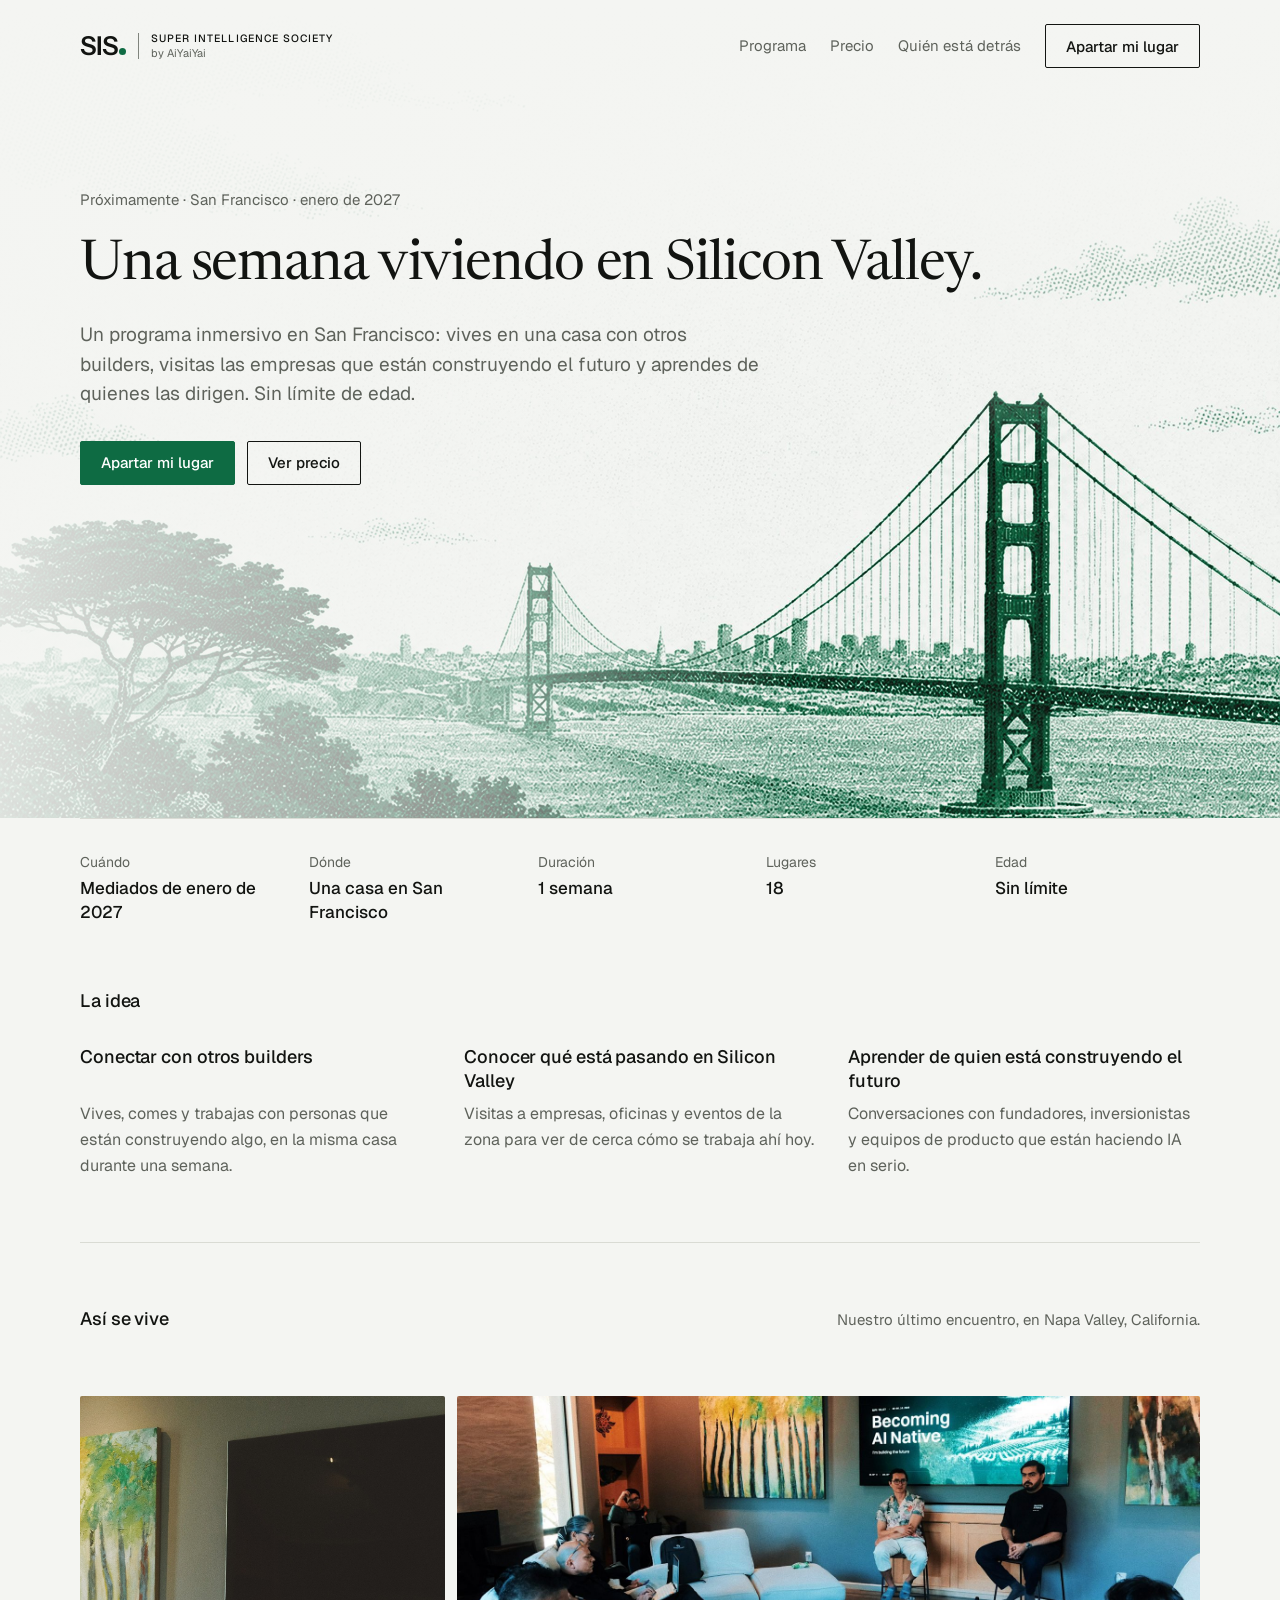
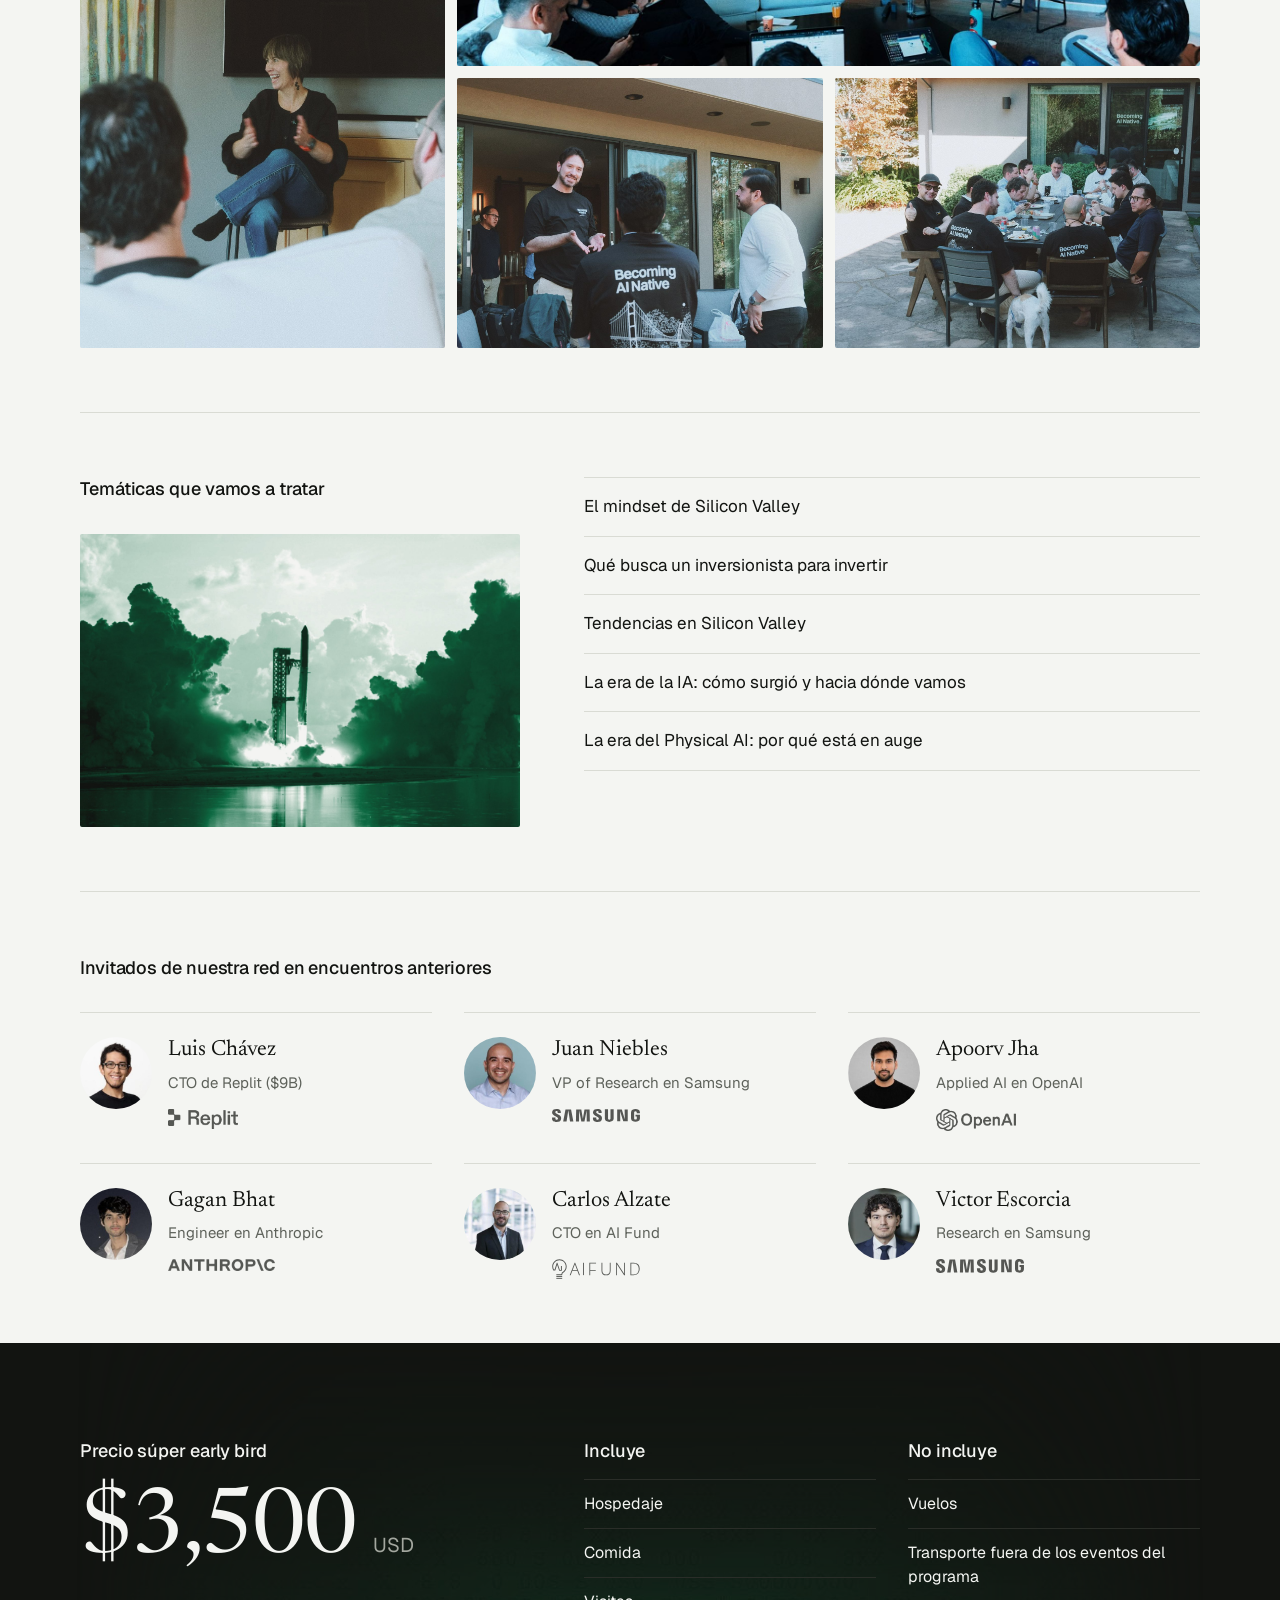
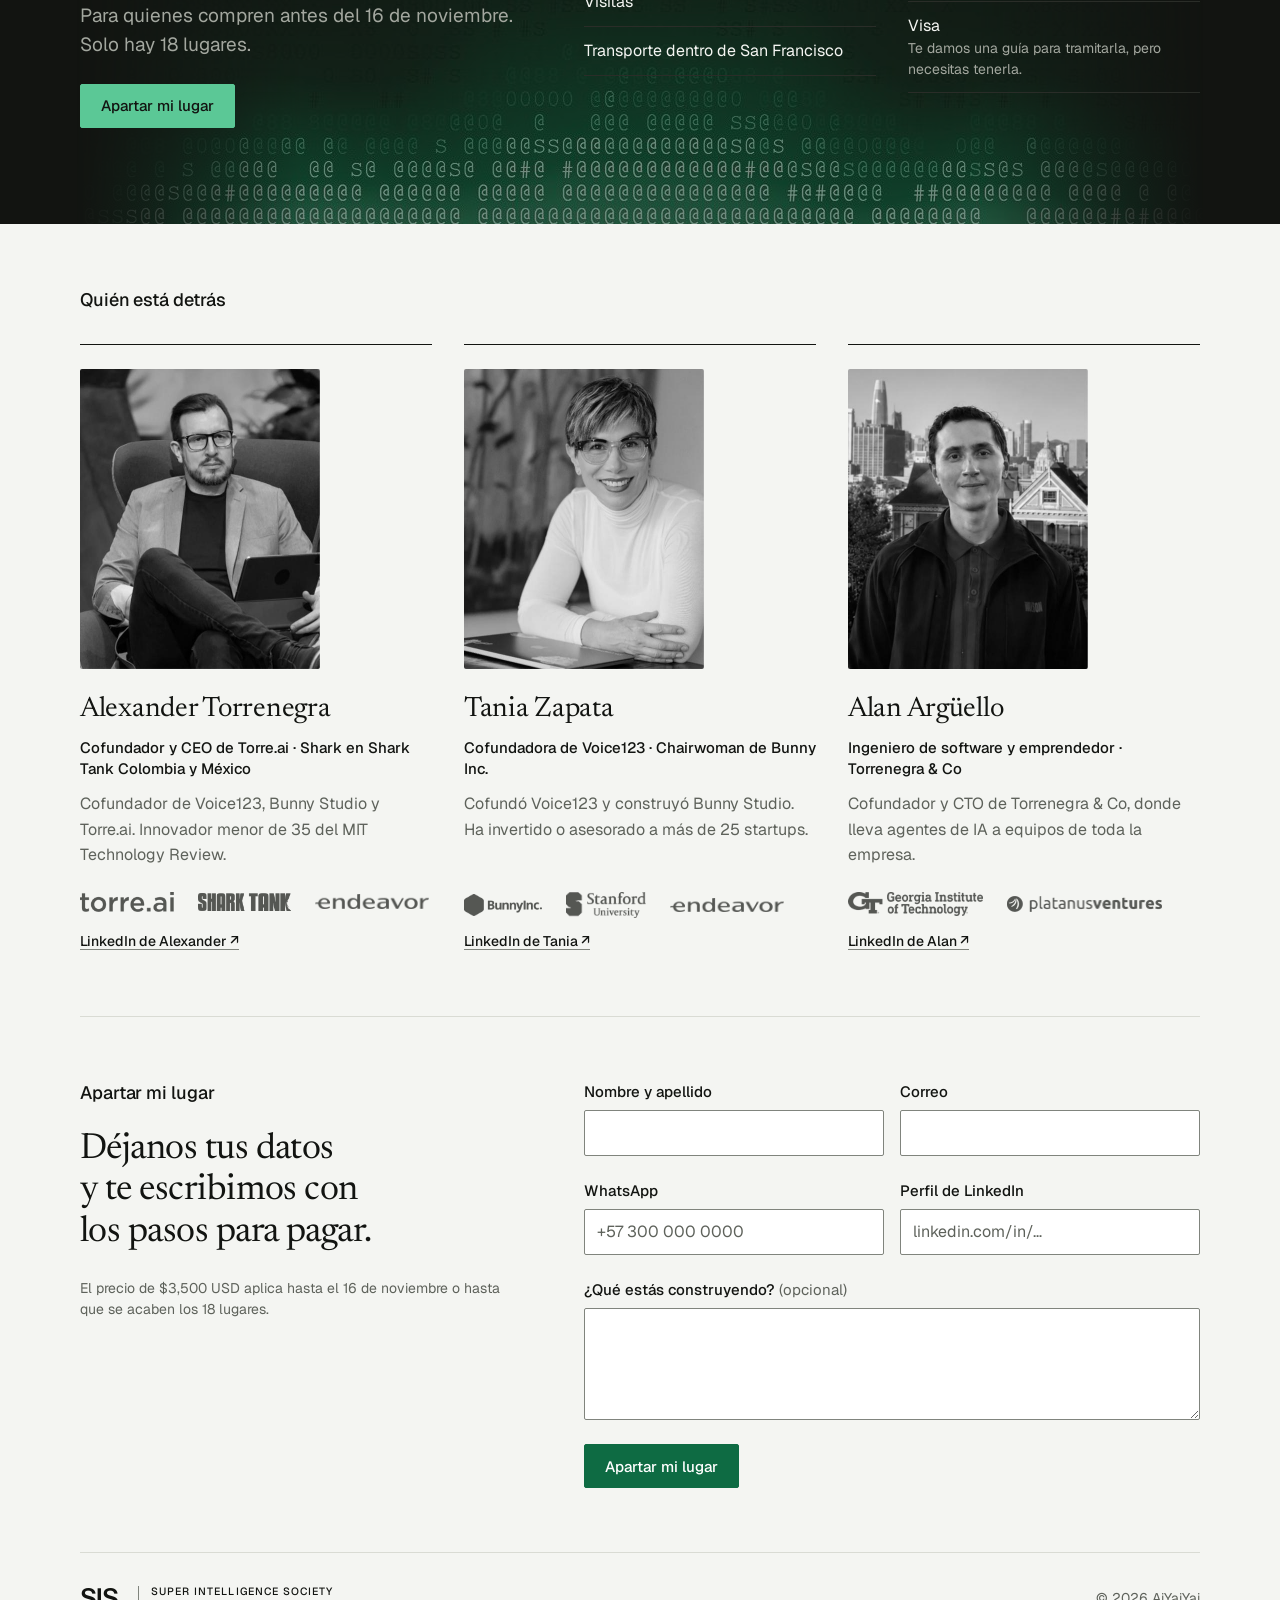
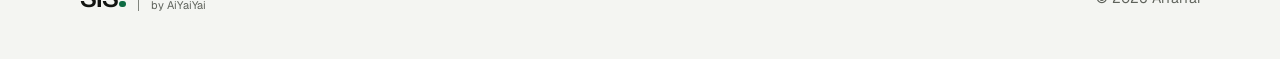
==== silicon-valley/index.html @ d00fef8b "SEO: meta, canonical, Open Graph/Twitter con imágenes 1200x630, JSON-LD, sitemap, robots, favicons y" ====
<!doctype html>
<html lang="es">
<head>
<meta charset="utf-8">
<meta name="viewport" content="width=device-width, initial-scale=1">
<title>Silicon Valley Immersion 2027 en San Francisco — SIS</title>
<meta name="description" content="Una semana en una casa en San Francisco con otros builders, visitas a empresas de IA y conversaciones con quienes las construyen. Enero de 2027, 18 lugares.">
<link rel="canonical" href="https://alan-arguello.github.io/inference/silicon-valley/">
<meta name="robots" content="index, follow, max-image-preview:large">
<meta name="theme-color" content="#f4f5f2">
<meta property="og:type" content="website">
<meta property="og:site_name" content="SIS — Super Intelligence Society by AiYaiYai">
<meta property="og:locale" content="es_419">
<meta property="og:url" content="https://alan-arguello.github.io/inference/silicon-valley/">
<meta property="og:title" content="Silicon Valley Immersion 2027 en San Francisco — SIS">
<meta property="og:description" content="Una semana en una casa en San Francisco con otros builders, visitas a empresas de IA y conversaciones con quienes las construyen. Enero de 2027, 18 lugares.">
<meta property="og:image" content="https://alan-arguello.github.io/inference/assets/og/og-silicon-valley.jpg">
<meta property="og:image:type" content="image/jpeg">
<meta property="og:image:width" content="1200">
<meta property="og:image:height" content="630">
<meta property="og:image:alt" content="Silicon Valley Immersion 2027 en San Francisco — SIS">
<meta name="twitter:card" content="summary_large_image">
<meta name="twitter:title" content="Silicon Valley Immersion 2027 en San Francisco — SIS">
<meta name="twitter:description" content="Una semana en una casa en San Francisco con otros builders, visitas a empresas de IA y conversaciones con quienes las construyen. Enero de 2027, 18 lugares.">
<meta name="twitter:image" content="https://alan-arguello.github.io/inference/assets/og/og-silicon-valley.jpg">
<meta name="twitter:image:alt" content="Silicon Valley Immersion 2027 en San Francisco — SIS">
<link rel="icon" href="../favicon.ico" sizes="any">
<link rel="icon" type="image/svg+xml" href="../assets/img/sis-logo.svg">
<link rel="apple-touch-icon" href="../assets/icons/apple-touch-icon.png">
<link rel="manifest" href="../site.webmanifest">
<script type="application/ld+json">{"@context": "https://schema.org", "@type": "Event", "name": "Silicon Valley Immersion 2027", "description": "Una semana en una casa en San Francisco con otros builders, visitas a empresas de IA y conversaciones con quienes las construyen. Enero de 2027, 18 lugares.", "startDate": "2027-01", "eventStatus": "https://schema.org/EventScheduled", "eventAttendanceMode": "https://schema.org/OfflineEventAttendanceMode", "inLanguage": "es", "image": ["https://alan-arguello.github.io/inference/assets/og/og-silicon-valley.jpg"], "url": "https://alan-arguello.github.io/inference/silicon-valley/", "location": {"@type": "Place", "name": "San Francisco", "address": {"@type": "PostalAddress", "addressLocality": "San Francisco", "addressRegion": "CA", "addressCountry": "US"}}, "offers": {"@type": "Offer", "name": "Súper early bird", "price": "3500", "priceCurrency": "USD", "availability": "https://schema.org/LimitedAvailability", "validThrough": "2026-11-16T00:00:00-06:00", "url": "https://alan-arguello.github.io/inference/silicon-valley/#lugar"}, "organizer": {"@type": "Organization", "name": "SIS — Super Intelligence Society", "alternateName": "SIS", "url": "https://alan-arguello.github.io/inference/", "logo": "https://alan-arguello.github.io/inference/assets/icons/icon-512.png", "parentOrganization": {"@type": "Organization", "name": "AiYaiYai", "url": "https://www.aiyaiyai.io"}}, "maximumAttendeeCapacity": 18}</script>
<link rel="preconnect" href="https://fonts.googleapis.com">
<link rel="preconnect" href="https://fonts.gstatic.com" crossorigin>
<link rel="stylesheet" href="../assets/css/tokens.css">
<link rel="stylesheet" href="../assets/css/bundle.css">
<link href="https://fonts.googleapis.com/css2?family=Newsreader:opsz,wght@6..72,400;6..72,500&amp;family=Geist:wght@400;500&amp;family=Instrument+Sans:wght@600&amp;display=swap" rel="stylesheet">
<style>
body{margin:0;background:var(--surface);-webkit-font-smoothing:antialiased}
a{color:var(--ink)}
.sv-eyebrow{margin:0;font-family:var(--font-sans);font-size:15px;color:var(--ink-muted)}
.sv-facts{display:grid;grid-template-columns:repeat(5,minmax(0,1fr));gap:var(--space-6);margin:0;padding:var(--space-8) 0 0;border-top:var(--hairline) solid var(--line)}
.sv-fact{display:flex;flex-direction:column;gap:var(--space-1);margin:0}
.sv-fact dt{font-family:var(--font-sans);font-size:14px;color:var(--ink-muted)}
.sv-fact dd{margin:0;font-family:var(--font-sans);font-size:17px;font-weight:500;line-height:1.4;color:var(--ink)}
.sv-band{background:var(--surface);color:var(--ink)}
.sv-band .inf-section{border-top:0;padding:var(--space-24) 0}
.sv-price{margin:0;font-family:var(--font-serif);font-size:clamp(56px,7vw,96px);font-weight:400;line-height:1;letter-spacing:-0.03em;color:var(--ink)}
.sv-price span{font-family:var(--font-sans);font-size:20px;letter-spacing:0;color:var(--ink-muted)}
.sv-lists{display:grid;grid-template-columns:repeat(2,minmax(0,1fr));gap:var(--space-8)}
.sv-list{display:flex;flex-direction:column;gap:var(--space-4)}
.sv-list ul{margin:0;padding:0;list-style:none;border-top:var(--hairline) solid var(--line)}
.sv-list li{padding:var(--space-3) 0;border-bottom:var(--hairline) solid var(--line);font-family:var(--font-sans);font-size:16px;line-height:1.5;color:var(--ink)}
.sv-list li small{display:block;font-size:14px;color:var(--ink-muted)}
.sv-team{display:grid;grid-template-columns:repeat(3,minmax(0,1fr));gap:var(--space-8)}
.sv-person{display:flex;flex-direction:column;gap:var(--space-3);padding-top:var(--space-6);border-top:var(--hairline) solid var(--ink)}
.sv-person__name{margin:0;font-family:var(--font-serif);font-size:28px;font-weight:400;line-height:1.15;letter-spacing:-0.01em;color:var(--ink)}
.sv-person__role{margin:0;font-family:var(--font-sans);font-size:15px;font-weight:500;line-height:1.4;color:var(--ink)}
.sv-person__logos{display:flex;flex-wrap:wrap;align-items:center;gap:var(--space-4) var(--space-6);margin:var(--space-3) 0 0;padding:0;list-style:none}
.sv-person__logos img{display:block;height:auto;max-width:100%;opacity:0.7}
.sv-person__photo{display:block;width:100%;max-width:240px;height:auto;aspect-ratio:4/5;object-fit:cover;border-radius:var(--radius-sm);background:var(--surface-raised);margin-bottom:var(--space-3)}
.sv-guests{display:grid;grid-template-columns:repeat(3,minmax(0,1fr));gap:var(--space-8) var(--space-8);margin:0;padding:0;list-style:none}
.sv-guest{display:flex;align-items:flex-start;gap:var(--space-4);padding-top:var(--space-6);border-top:var(--hairline) solid var(--line)}
.sv-guest__avatar{flex:none;display:flex;align-items:center;justify-content:center;width:72px;height:72px;border-radius:var(--radius-pill);background:var(--surface-raised);font-family:var(--font-sans);font-size:17px;font-weight:500;color:var(--ink-muted)}
.sv-topics{margin:0;padding:0;list-style:none;border-top:var(--hairline) solid var(--line)}
.sv-topic{padding:var(--space-4) 0;border-bottom:var(--hairline) solid var(--line);font-family:var(--font-sans);font-size:17px;line-height:1.5;color:var(--ink)}
.sv-person__link{justify-self:start;align-self:start;font-family:var(--font-sans);font-size:14px;font-weight:500;color:var(--ink);text-decoration:underline;text-underline-offset:3px;text-decoration-color:var(--line-strong)}
.sv-person__link:hover{text-decoration-color:var(--ink)}
@media (min-width:801px){.inf-feature{display:grid;grid-row:span 2;grid-template-rows:subgrid;row-gap:var(--space-2)}}
@media (min-width:901px){.sv-person{display:grid;grid-row:span 6;grid-template-rows:subgrid;row-gap:var(--space-3)}.sv-person > *{align-self:start}}
.art-cover{position:relative;isolation:isolate;overflow:hidden;background:var(--surface)}
.art-cover__img{position:absolute;inset:0;z-index:-2;display:block;width:100%;height:100%;object-fit:cover;object-position:center bottom}
.art-cover::before{content:"";position:absolute;inset:0;z-index:-1;background:linear-gradient(180deg,var(--surface) 0%,rgba(244,245,242,.85) 22%,rgba(244,245,242,0) 55%),linear-gradient(90deg,rgba(244,245,242,.9) 0%,rgba(244,245,242,.55) 38%,rgba(244,245,242,0) 62%)}
.art-cover .inf-hero{padding-bottom:clamp(240px,26vw,400px)}
.split-art{display:block;width:100%;height:auto;aspect-ratio:3/2;object-fit:cover;border-radius:var(--radius-sm);margin-top:var(--space-2)}
@media (max-width:800px){.art-cover::before{background:linear-gradient(180deg,var(--surface) 0%,rgba(244,245,242,.9) 45%,rgba(244,245,242,0) 75%)}.art-cover .inf-hero{padding-bottom:220px}}
.sv-band{position:relative;isolation:isolate;overflow:hidden}
.sv-band__img{position:absolute;left:50%;bottom:0;z-index:-1;display:block;width:1128px;max-width:none;height:auto;transform:translateX(-50%);opacity:.5;-webkit-mask-image:linear-gradient(90deg,transparent,#000 20%,#000 80%,transparent),linear-gradient(180deg,transparent,#000 60%);-webkit-mask-composite:source-in;mask-image:linear-gradient(90deg,transparent,#000 20%,#000 80%,transparent),linear-gradient(180deg,transparent,#000 60%);mask-composite:intersect}
img.sv-guest__avatar{object-fit:cover}
.sv-gallery{display:grid;grid-template-columns:repeat(3,minmax(0,1fr));grid-template-rows:repeat(2,minmax(0,270px));gap:var(--space-3);margin:var(--space-8) 0 0;padding:0;list-style:none}
.sv-gallery li{margin:0;overflow:hidden;border-radius:var(--radius-sm);background:var(--surface-raised)}
.sv-gallery li:first-child{grid-row:1 / span 2}
.sv-gallery li:nth-child(2){grid-column:2 / span 2}
.sv-gallery img{display:block;width:100%;height:100%;object-fit:cover}
.sv-gallery-head{display:flex;flex-wrap:wrap;align-items:baseline;justify-content:space-between;gap:var(--space-4)}
.sv-gallery-head p{margin:0;font-family:var(--font-sans);font-size:15px;color:var(--ink-muted)}
.sv-guest__body{display:flex;flex-direction:column;gap:var(--space-2);min-width:0}
.sv-guest__name{margin:0;font-family:var(--font-serif);font-size:22px;font-weight:400;line-height:1.2;color:var(--ink)}
.sv-guest__role{margin:0;font-family:var(--font-sans);font-size:15px;line-height:1.4;color:var(--ink-muted)}
.sv-guest__logo{display:block;height:auto;max-width:100%;margin-top:var(--space-2);opacity:0.7}
@media (max-width:900px){.sv-gallery{grid-template-columns:repeat(2,minmax(0,1fr));grid-template-rows:none;grid-auto-rows:200px}.sv-gallery li:first-child{grid-row:span 2;grid-column:auto}.sv-gallery li:nth-child(2){grid-column:auto}.sv-gallery li:nth-child(2){grid-column:auto}.sv-gallery li:last-child{grid-column:1 / span 2}.sv-guests{grid-template-columns:repeat(2,minmax(0,1fr))}.sv-facts{grid-template-columns:repeat(2,minmax(0,1fr))}.sv-team{grid-template-columns:minmax(0,1fr)}}
@media (max-width:560px){.sv-guests{grid-template-columns:minmax(0,1fr)}.sv-lists{grid-template-columns:minmax(0,1fr)}}
</style>
</head>
<body>
<main class="inf-page" style="width: 100%">

<div class="art-cover">
<img loading="lazy" decoding="async" class="art-cover__img" src="../assets/img/golden-gate-grabado.jpg" width="2400" height="1600" alt="">
<div class="inf-container">
<header class="inf-nav">
<a class="inf-wordmark" href="../" aria-label="SIS, Super Intelligence Society by AiYaiYai, inicio"><span class="inf-wordmark__name">SIS<span class="inf-wordmark__dot"></span></span><span class="inf-wordmark__by">Super Intelligence Society<span>by AiYaiYai</span></span></a>
<nav class="inf-nav__links" aria-label="Principal">
<a class="inf-nav__link" href="#programa">Programa</a>
<a class="inf-nav__link" href="#precio">Precio</a>
<a class="inf-nav__link" href="#equipo">Quién está detrás</a>
<a class="inf-btn inf-btn--secondary" href="#lugar">Apartar mi lugar</a>
</nav>
</header>
<section class="inf-hero" id="top">
<p class="sv-eyebrow">Próximamente · San Francisco · enero de 2027</p>
<h1 class="inf-display">Una semana viviendo en Silicon Valley.</h1>
<p class="inf-lead">Un programa inmersivo en San Francisco: vives en una casa con otros builders, visitas las empresas que están construyendo el futuro y aprendes de quienes las dirigen. Sin límite de edad.</p>
<div class="inf-actions">
<a class="inf-btn inf-btn--primary" href="#lugar">Apartar mi lugar</a>
<a class="inf-btn inf-btn--secondary" href="#precio">Ver precio</a>
</div>
</section>
</div>
</div>

<div class="inf-container">
<dl class="sv-facts">
<div class="sv-fact"><dt>Cuándo</dt><dd>Mediados de enero de 2027</dd></div>
<div class="sv-fact"><dt>Dónde</dt><dd>Una casa en San Francisco</dd></div>
<div class="sv-fact"><dt>Duración</dt><dd>1 semana</dd></div>
<div class="sv-fact"><dt>Lugares</dt><dd>18</dd></div>
<div class="sv-fact"><dt>Edad</dt><dd>Sin límite</dd></div>
</dl>
</div>

<div class="inf-container">
<section class="inf-section" id="programa" style="border-top: 0">
<h2 class="inf-heading">La idea</h2>
<div class="inf-features">
<article class="inf-feature">
<h3 class="inf-feature__title">Conectar con otros builders</h3>
<p class="inf-feature__body">Vives, comes y trabajas con personas que están construyendo algo, en la misma casa durante una semana.</p>
</article>
<article class="inf-feature">
<h3 class="inf-feature__title">Conocer qué está pasando en Silicon Valley</h3>
<p class="inf-feature__body">Visitas a empresas, oficinas y eventos de la zona para ver de cerca cómo se trabaja ahí hoy.</p>
</article>
<article class="inf-feature">
<h3 class="inf-feature__title">Aprender de quien está construyendo el futuro</h3>
<p class="inf-feature__body">Conversaciones con fundadores, inversionistas y equipos de producto que están haciendo IA en serio.</p>
</article>
</div>
</section>
<section class="inf-section" id="napa">
<div class="sv-gallery-head">
<h2 class="inf-heading">Así se vive</h2>
<p>Nuestro último encuentro, en Napa Valley, California.</p>
</div>
<ul class="sv-gallery">
<li><img loading="lazy" decoding="async" src="../assets/img/napa-speaker.jpg" width="1200" height="1800" alt="Una invitada ríe mientras habla sentada frente al grupo en la sala." style="object-position:center 40%"></li>
<li><img loading="lazy" decoding="async" src="../assets/img/napa-sala.jpg" width="1600" height="1067" alt="Sala de una casa con un grupo sentado en sofás frente a una pantalla que dice Becoming AI Native." style="object-position:center 55%"></li>
<li><img loading="lazy" decoding="async" src="../assets/img/napa-patio.jpg" width="1600" height="1067" alt="Conversación de pie en la terraza de la casa."></li>
<li><img loading="lazy" decoding="async" src="../assets/img/napa-comida.jpg" width="1600" height="1067" alt="Comida al aire libre en una mesa larga en el patio."></li>
</ul>
</section>
<section class="inf-section" id="temas">
<div class="inf-split">
<div class="inf-split__lead">
<h2 class="inf-heading">Temáticas que vamos a tratar</h2>
<img loading="lazy" decoding="async" class="split-art" src="../assets/img/starship.jpg" width="2576" height="1449" alt="">
</div>
<ul class="sv-topics">
<li class="sv-topic">El mindset de Silicon Valley</li>
<li class="sv-topic">Qué busca un inversionista para invertir</li>
<li class="sv-topic">Tendencias en Silicon Valley</li>
<li class="sv-topic">La era de la IA: cómo surgió y hacia dónde vamos</li>
<li class="sv-topic">La era del Physical AI: por qué está en auge</li>
</ul>
</div>
</section>

<section class="inf-section" id="invitados">
<h2 class="inf-heading">Invitados de nuestra red en encuentros anteriores</h2>
<ul class="sv-guests">
<li class="sv-guest"><img loading="lazy" decoding="async" class="sv-guest__avatar" src="../assets/img/luis-chavez.jpg" width="72" height="72" alt=""><div class="sv-guest__body"><h3 class="sv-guest__name">Luis Chávez</h3><p class="sv-guest__role">CTO de Replit ($9B)</p><img loading="lazy" decoding="async" class="sv-guest__logo" src="../assets/img/replit.png" width="70" height="20" alt="Replit"></div></li>
<li class="sv-guest"><img loading="lazy" decoding="async" class="sv-guest__avatar" src="../assets/img/juan-niebles.jpg" width="72" height="72" alt=""><div class="sv-guest__body"><h3 class="sv-guest__name">Juan Niebles</h3><p class="sv-guest__role">VP of Research en Samsung</p><img loading="lazy" decoding="async" class="sv-guest__logo" src="../assets/img/samsung.svg" width="88" height="14" alt="Samsung"></div></li>
<li class="sv-guest"><img loading="lazy" decoding="async" class="sv-guest__avatar" src="../assets/img/apoorv-jha.jpg" width="72" height="72" alt=""><div class="sv-guest__body"><h3 class="sv-guest__name">Apoorv Jha</h3><p class="sv-guest__role">Applied AI en OpenAI</p><img loading="lazy" decoding="async" class="sv-guest__logo" src="../assets/img/openai.png" width="80" height="22" alt="OpenAI"></div></li>
<li class="sv-guest"><img loading="lazy" decoding="async" class="sv-guest__avatar" src="../assets/img/gagan-bhat.jpg" width="72" height="72" alt=""><div class="sv-guest__body"><h3 class="sv-guest__name">Gagan Bhat</h3><p class="sv-guest__role">Engineer en Anthropic</p><img loading="lazy" decoding="async" class="sv-guest__logo" src="../assets/img/anthropic.png" width="107" height="12" alt="Anthropic"></div></li>
<li class="sv-guest"><img loading="lazy" decoding="async" class="sv-guest__avatar" src="../assets/img/carlos-alzate.jpg" width="72" height="72" alt=""><div class="sv-guest__body"><h3 class="sv-guest__name">Carlos Alzate</h3><p class="sv-guest__role">CTO en AI Fund</p><img loading="lazy" decoding="async" class="sv-guest__logo" src="../assets/img/ai-fund.svg" width="88" height="20" alt="AI Fund"></div></li>
<li class="sv-guest"><img loading="lazy" decoding="async" class="sv-guest__avatar" src="../assets/img/victor-escorcia.jpg" width="72" height="72" alt=""><div class="sv-guest__body"><h3 class="sv-guest__name">Victor Escorcia</h3><p class="sv-guest__role">Research en Samsung</p><img loading="lazy" decoding="async" class="sv-guest__logo" src="../assets/img/samsung.svg" width="88" height="14" alt="Samsung"></div></li>
</ul>
</section>
</div>

<div class="sv-band" data-theme="oscuro" id="precio">
<img loading="lazy" decoding="async" class="sv-band__img" src="../assets/img/ascii-noche-v2.jpg" width="1128" height="612" alt="">
<div class="inf-container">
<section class="inf-section">
<div class="inf-split">
<div class="inf-split__lead">
<h2 class="inf-heading">Precio súper early bird</h2>
<p class="sv-price">$3,500 <span>USD</span></p>
<p class="inf-lead">Para quienes compren antes del 16 de noviembre. Solo hay 18 lugares.</p>
<div data-days hidden>
<p class="inf-small">Faltan <span data-days-n></span> días para que termine este precio.</p>
</div>
<a class="inf-btn inf-btn--primary" href="#lugar">Apartar mi lugar</a>
</div>
<div class="sv-lists">
<div class="sv-list">
<h3 class="inf-heading">Incluye</h3>
<ul>
<li>Hospedaje</li>
<li>Comida</li>
<li>Visitas</li>
<li>Transporte dentro de San Francisco</li>
</ul>
</div>
<div class="sv-list">
<h3 class="inf-heading">No incluye</h3>
<ul>
<li>Vuelos</li>
<li>Transporte fuera de los eventos del programa</li>
<li>Visa<small>Te damos una guía para tramitarla, pero necesitas tenerla.</small></li>
</ul>
</div>
</div>
</div>
</section>
</div>
</div>

<div class="inf-container">
<section class="inf-section" id="equipo" style="border-top: 0">
<h2 class="inf-heading">Quién está detrás</h2>
<div class="sv-team">
<article class="sv-person">
<img loading="lazy" decoding="async" class="sv-person__photo" src="../assets/img/alexander-torrenegra.jpg" width="480" height="600" alt="Alexander Torrenegra">
<h3 class="sv-person__name">Alexander Torrenegra</h3>
<p class="sv-person__role">Cofundador y CEO de Torre.ai · Shark en Shark Tank Colombia y México</p>
<p class="inf-body">Cofundador de Voice123, Bunny Studio y Torre.ai. Innovador menor de 35 del MIT Technology Review.</p>
<ul class="sv-person__logos" aria-label="Trayectoria">
<li><img loading="lazy" decoding="async" src="../assets/img/torre-ai.png" width="94" height="20" alt="Torre.ai"></li>
<li><img loading="lazy" decoding="async" src="../assets/img/shark-tank.png" width="93" height="18" alt="Shark Tank"></li>
<li><img loading="lazy" decoding="async" src="../assets/img/endeavor.png" width="114" height="15" alt="Endeavor"></li>
</ul>
<a class="sv-person__link" href="https://www.linkedin.com/in/alextorrenegra/" target="_blank" rel="noopener">LinkedIn de Alexander ↗</a>
</article>
<article class="sv-person">
<img loading="lazy" decoding="async" class="sv-person__photo" src="../assets/img/tania-zapata.jpg" width="480" height="600" alt="Tania Zapata">
<h3 class="sv-person__name">Tania Zapata</h3>
<p class="sv-person__role">Cofundadora de Voice123 · Chairwoman de Bunny Inc.</p>
<p class="inf-body">Cofundó Voice123 y construyó Bunny Studio. Ha invertido o asesorado a más de 25 startups.</p>
<ul class="sv-person__logos" aria-label="Trayectoria">
<li><img loading="lazy" decoding="async" src="../assets/img/bunnyinc.png" width="78" height="22" alt="Bunny Inc."></li>
<li><img loading="lazy" decoding="async" src="../assets/img/stanford.png" width="80" height="26" alt="Stanford"></li>
<li><img loading="lazy" decoding="async" src="../assets/img/endeavor.png" width="114" height="15" alt="Endeavor"></li>
</ul>
<a class="sv-person__link" href="https://www.linkedin.com/in/taniazapata/" target="_blank" rel="noopener">LinkedIn de Tania ↗</a>
</article>
<article class="sv-person">
<img loading="lazy" decoding="async" class="sv-person__photo" src="../assets/img/alan-arguello.jpg" width="480" height="600" alt="Alan Argüello">
<h3 class="sv-person__name">Alan Argüello</h3>
<p class="sv-person__role">Ingeniero de software y emprendedor · Torrenegra &amp; Co</p>
<p class="inf-body">Cofundador y CTO de Torrenegra &amp; Co, donde lleva agentes de IA a equipos de toda la empresa.</p>
<ul class="sv-person__logos" aria-label="Trayectoria">
<li><img loading="lazy" decoding="async" src="../assets/img/georgia.png" width="135" height="24" alt="Georgia Tech"></li>
<li><img loading="lazy" decoding="async" src="../assets/img/platanus.png" width="155" height="16" alt="Platanus Ventures"></li>
</ul>
<a class="sv-person__link" href="https://www.linkedin.com/in/alan-arguello" target="_blank" rel="noopener">LinkedIn de Alan ↗</a>
</article>
</div>
</section>

<section class="inf-section" id="lugar">
<div class="inf-split">
<div class="inf-split__lead">
<h2 class="inf-heading">Apartar mi lugar</h2>
<p class="inf-title">Déjanos tus datos y te escribimos con los pasos para pagar.</p>
<p class="inf-small">El precio de $3,500 USD aplica hasta el 16 de noviembre o hasta que se acaben los 18 lugares.</p>
</div>
<form class="inf-form" aria-label="Apartar lugar en Silicon Valley">
<div class="inf-form__grid">
<div class="inf-field">
<label class="inf-field__label" for="sv-nombre">Nombre y apellido</label>
<input class="inf-input" id="sv-nombre" name="nombre" type="text" autocomplete="name" required>
</div>
<div class="inf-field">
<label class="inf-field__label" for="sv-correo">Correo</label>
<input class="inf-input" id="sv-correo" name="correo" type="email" autocomplete="email" required>
</div>
<div class="inf-field">
<label class="inf-field__label" for="sv-whatsapp">WhatsApp</label>
<input class="inf-input" id="sv-whatsapp" name="whatsapp" type="tel" autocomplete="tel" placeholder="+57 300 000 0000" required>
</div>
<div class="inf-field">
<label class="inf-field__label" for="sv-linkedin">Perfil de LinkedIn</label>
<input class="inf-input" id="sv-linkedin" name="linkedin" type="text" inputmode="url" placeholder="linkedin.com/in/…" required>
</div>
<div class="inf-field inf-field--full">
<label class="inf-field__label" for="sv-proyecto">¿Qué estás construyendo? <span class="inf-field__opt">(opcional)</span></label>
<textarea class="inf-textarea" id="sv-proyecto" name="proyecto" rows="3"></textarea>
</div>
</div>
<div class="inf-form__actions">
<button class="inf-btn inf-btn--primary" type="button" data-submit>Apartar mi lugar</button>
</div>
<div data-sent hidden>
<p class="inf-form__status" role="status">Listo. Te escribimos por correo y WhatsApp con los pasos para pagar.</p>
</div>
</form>
</div>
</section>

<footer class="inf-footer">
<a class="inf-wordmark" href="../" aria-label="SIS, Super Intelligence Society by AiYaiYai"><span class="inf-wordmark__name">SIS<span class="inf-wordmark__dot"></span></span><span class="inf-wordmark__by">Super Intelligence Society<span>by AiYaiYai</span></span></a>
<span>© 2026 AiYaiYai</span>
</footer>
</div>

</main>
<script>
document.querySelectorAll('[data-submit]').forEach(function (b) {
  b.addEventListener('click', function () {
    var f = b.form; if (f && !f.reportValidity()) return;
    if (f) f.reset();
    var s = f && f.querySelector('[data-sent]'); if (s) s.hidden = false;
  });
});
document.querySelectorAll('[data-days]').forEach(function (el) {
  var d = Math.ceil((new Date('2026-11-16T00:00:00-06:00') - Date.now()) / 86400000);
  if (d > 0) { el.querySelector('[data-days-n]').textContent = d; el.hidden = false; }
});
document.querySelectorAll('[data-rail]').forEach(function (rail) {
  var sec = rail.closest('section'); var ctrl = sec && sec.querySelector('[data-rail-ctrl]');
  if (!ctrl) return; ctrl.hidden = false;
  var step = function () { var c = rail.querySelector('li'); return c ? c.getBoundingClientRect().width + 24 : 400; };
  ctrl.querySelector('[data-rail-prev]').addEventListener('click', function () { rail.scrollBy({ left: -step(), behavior: 'smooth' }); });
  ctrl.querySelector('[data-rail-next]').addEventListener('click', function () { rail.scrollBy({ left: step(), behavior: 'smooth' }); });
});
document.querySelectorAll('[data-yt]').forEach(function (a) {
  a.addEventListener('click', function (ev) {
    ev.preventDefault();
    var f = document.createElement('iframe');
    f.src = 'https://www.youtube-nocookie.com/embed/' + a.getAttribute('data-yt') + '?autoplay=1&rel=0';
    f.title = a.getAttribute('aria-label') || 'Video';
    f.allow = 'accelerometer; autoplay; clipboard-write; encrypted-media; gyroscope; picture-in-picture; web-share';
    f.allowFullscreen = true;
    var box = document.createElement('div'); box.className = 'vid__frame'; box.appendChild(f);
    a.replaceWith(box);
  });
});
</script>
</body>
</html>
---- assets/css/tokens.css ----
/* Super Intelligence Society (SIS) by AiYaiYai — generated from tokens.json */
:root, [data-theme="claro"] {
  --tinta-950: #121411;
  --tinta-900: #1b1e1a;
  --tinta-700: #2a2d28;
  --gris-600: #5e625b;
  --gris-500: #80847d;
  --gris-400: #a3a79f;
  --gris-200: #d9dbd4;
  --gris-100: #ebece7;
  --papel: #f4f5f2;
  --blanco: #ffffff;
  --verde-700: #0e6b43;
  --verde-400: #5bc896;
  --verde-100: #dcefe4;
  --verde-900: #12301f;
  --surface: var(--papel);
  --surface-raised: var(--gris-100);
  --ink: var(--tinta-950);
  --ink-muted: var(--gris-600);
  --line: var(--gris-200);
  --line-strong: var(--gris-500);
  --accent: var(--verde-700);
  --on-accent: var(--blanco);
  --field: var(--blanco);
  --accent-tint: var(--verde-100);
  --focus: var(--verde-700);
}
[data-theme="oscuro"] {
  --surface: var(--tinta-950);
  --surface-raised: var(--tinta-900);
  --ink: var(--papel);
  --ink-muted: var(--gris-400);
  --line: var(--tinta-700);
  --line-strong: var(--gris-500);
  --accent: var(--verde-400);
  --on-accent: var(--tinta-950);
  --field: var(--tinta-900);
  --accent-tint: var(--verde-900);
  --focus: var(--verde-400);
}
:root {
  --space-1: 4px;
  --space-2: 8px;
  --space-3: 12px;
  --space-4: 16px;
  --space-6: 24px;
  --space-8: 32px;
  --space-12: 48px;
  --space-16: 64px;
  --space-24: 96px;
  --space-32: 128px;
  --radius-0: 0;
  --radius-sm: 2px;
  --radius-pill: 999px;
  --content-max: 1120px;
  --measure: 680px;
  --page-margin: 40px;
  --control-height: 44px;
  --slide-height: 440px;
  --hairline: 1px;
  --logo-rest: 0.55;
  --logo-hover: 1;
  --font-serif: "Newsreader", Georgia, "Times New Roman", serif;
  --font-sans: "Geist", "Helvetica Neue", Arial, sans-serif;
  --font-logo: "Instrument Sans", "Helvetica Neue", Arial, sans-serif;
}
.display { font-family: var(--font-serif); font-size: 56px; line-height: 1.08; font-weight: 400; letter-spacing: -0.02em; }
.title { font-family: var(--font-serif); font-size: 36px; line-height: 1.15; font-weight: 400; letter-spacing: -0.015em; }
.heading { font-family: var(--font-sans); font-size: 18px; line-height: 1.35; font-weight: 500; letter-spacing: -0.005em; }
.lead { font-family: var(--font-sans); font-size: 19px; line-height: 1.55; font-weight: 400; }
.body { font-family: var(--font-sans); font-size: 16px; line-height: 1.6; font-weight: 400; }
.small { font-family: var(--font-sans); font-size: 14px; line-height: 1.5; font-weight: 400; }
.button { font-family: var(--font-sans); font-size: 15px; line-height: 1; font-weight: 500; }
.wordmark { font-family: var(--font-logo); font-size: 26px; line-height: 1; font-weight: 600; letter-spacing: -0.04em; }
---- assets/css/bundle.css ----
@import url("https://fonts.googleapis.com/css2?family=Newsreader:opsz,wght@6..72,400;6..72,500&family=Geist:wght@400;500&family=Instrument+Sans:wght@600&display=swap");

/* Super Intelligence Society (SIS) by AiYaiYai — componentes. Todo valor sale de tokens.css. */

/* Página y contenedor */
.inf-page { min-height: 100%; background: var(--surface); color: var(--ink); font-family: var(--font-sans); font-size: 16px; line-height: 1.6; }
.inf-container { box-sizing: border-box; width: 100%; max-width: calc(var(--content-max) + 2 * var(--page-margin)); margin: 0 auto; padding-left: var(--page-margin); padding-right: var(--page-margin); }
@media (max-width: 640px) { .inf-container { padding-left: 20px; padding-right: 20px; } }

/* Logo */
.inf-wordmark { display: inline-flex; align-items: center; gap: 12px; color: var(--ink); text-decoration: none; }
.inf-wordmark__name { font-family: var(--font-logo); font-size: 26px; font-weight: 600; line-height: 1; letter-spacing: -0.04em; text-transform: none; color: var(--ink); }
.inf-wordmark__dot { display: inline-block; width: 0.26em; height: 0.26em; margin-left: 0.05em; border-radius: var(--radius-pill); background: var(--accent); }
.inf-wordmark__by { display: flex; flex-direction: column; justify-content: center; gap: 4px; padding-left: 12px; border-left: var(--hairline) solid var(--line-strong); font-family: var(--font-sans); font-size: 10.5px; font-weight: 500; line-height: 1; letter-spacing: 0.1em; text-transform: uppercase; color: var(--ink); white-space: nowrap; }
.inf-wordmark__by > span { font-size: 11px; font-weight: 400; letter-spacing: 0.01em; text-transform: none; color: var(--ink-muted); }
.inf-wordmark--lg { gap: 18px; }
.inf-wordmark--lg .inf-wordmark__name { font-size: 48px; }
.inf-wordmark--lg .inf-wordmark__by { gap: 6px; padding-left: 18px; font-size: 13px; }
.inf-wordmark--lg .inf-wordmark__by > span { font-size: 14px; }
.inf-wordmark:focus-visible { outline: 2px solid var(--focus); outline-offset: 4px; border-radius: 2px; }

/* Navegación */
.inf-nav { display: flex; flex-wrap: wrap; align-items: center; justify-content: space-between; gap: var(--space-4) var(--space-8); padding: var(--space-6) 0; }
.inf-nav__links { display: flex; flex-wrap: wrap; align-items: center; gap: var(--space-2) var(--space-6); }
.inf-nav__link { display: inline-flex; align-items: center; min-height: var(--control-height); font-family: var(--font-sans); font-size: 15px; color: var(--ink-muted); text-decoration: none; transition: color 160ms ease-out; }
.inf-nav__link:hover { color: var(--ink); }
.inf-nav__link:focus-visible { outline: 2px solid var(--focus); outline-offset: 2px; border-radius: 2px; }
@media (max-width: 640px) { .inf-nav__link { display: none; } }

/* Botones */
.inf-btn { box-sizing: border-box; display: inline-flex; align-items: center; justify-content: center; gap: var(--space-2); min-height: var(--control-height); padding: 0 20px; border: var(--hairline) solid transparent; border-radius: var(--radius-sm); font-family: var(--font-sans); font-size: 15px; font-weight: 500; line-height: 1; text-decoration: none; white-space: nowrap; cursor: pointer; transition: background-color 160ms ease-out, color 160ms ease-out, border-color 160ms ease-out; }
.inf-btn--primary { background: var(--accent); border-color: var(--accent); color: var(--on-accent); }
.inf-btn--primary:hover { background: var(--ink); border-color: var(--ink); color: var(--surface); }
.inf-btn--secondary { background: transparent; border-color: var(--ink); color: var(--ink); }
.inf-btn--secondary:hover { background: var(--ink); color: var(--surface); }
.inf-btn:focus-visible { outline: 2px solid var(--focus); outline-offset: 2px; }

/* Texto */
.inf-display { margin: 0; max-width: 18em; font-family: var(--font-serif); font-size: clamp(36px, 4.6vw, 56px); font-weight: 400; line-height: 1.08; letter-spacing: -0.02em; color: var(--ink); text-wrap: balance; }
.inf-title { margin: 0; font-family: var(--font-serif); font-size: clamp(28px, 3.2vw, 36px); font-weight: 400; line-height: 1.15; letter-spacing: -0.015em; color: var(--ink); text-wrap: balance; }
.inf-heading { margin: 0; font-family: var(--font-sans); font-size: 18px; font-weight: 500; line-height: 1.35; letter-spacing: -0.005em; color: var(--ink); }
.inf-lead { margin: 0; max-width: var(--measure); font-family: var(--font-sans); font-size: 19px; line-height: 1.55; color: var(--ink-muted); }
.inf-body { margin: 0; font-family: var(--font-sans); font-size: 16px; line-height: 1.6; color: var(--ink-muted); }
.inf-small { margin: 0; font-family: var(--font-sans); font-size: 14px; line-height: 1.5; color: var(--ink-muted); }

/* Hero */
.inf-hero { display: flex; flex-direction: column; align-items: flex-start; gap: var(--space-6); padding: var(--space-24) 0; }
.inf-actions { display: flex; flex-wrap: wrap; gap: var(--space-3); padding-top: var(--space-2); }
@media (max-width: 640px) { .inf-hero { padding: var(--space-16) 0; } }

/* Sección */
.inf-section { display: flex; flex-direction: column; gap: var(--space-8); padding: var(--space-16) 0; border-top: var(--hairline) solid var(--line); }
.inf-section--head { padding-bottom: var(--space-8); }
.inf-split { display: grid; grid-template-columns: minmax(0, 5fr) minmax(0, 7fr); gap: var(--space-8) var(--space-16); align-items: start; }
.inf-split__lead { display: flex; flex-direction: column; align-items: flex-start; gap: var(--space-6); }
@media (max-width: 900px) { .inf-split { grid-template-columns: minmax(0, 1fr); } }

/* Puntos de valor */
.inf-features { display: grid; grid-template-columns: repeat(3, minmax(0, 1fr)); gap: var(--space-8); }
.inf-feature { display: flex; flex-direction: column; gap: var(--space-2); }
.inf-feature__title { margin: 0; font-family: var(--font-sans); font-size: 18px; font-weight: 500; line-height: 1.35; letter-spacing: -0.005em; color: var(--ink); }
.inf-feature__body { margin: 0; font-family: var(--font-sans); font-size: 16px; line-height: 1.6; color: var(--ink-muted); }
@media (max-width: 800px) { .inf-features { grid-template-columns: minmax(0, 1fr); gap: var(--space-6); } }

/* Banda de fotos: se mueve sola en horizontal */
.inf-marquee { overflow: hidden; }
.inf-marquee__track { display: flex; width: max-content; animation: inf-marquee 90s linear infinite; }
.inf-marquee:hover .inf-marquee__track { animation-play-state: paused; }
.inf-marquee__group { display: flex; flex: none; gap: var(--space-4); margin: 0; padding: 0 var(--space-4) 0 0; list-style: none; }
.inf-marquee__item { flex: none; height: var(--slide-height); margin: 0; overflow: hidden; border-radius: var(--radius-sm); background: var(--surface-raised); }
.inf-marquee__img { display: block; width: auto; height: 100%; }
@keyframes inf-marquee { from { transform: translateX(0); } to { transform: translateX(-50%); } }
@media (max-width: 640px) {
  .inf-marquee__item { height: 260px; }
  .inf-marquee__track { animation-duration: 60s; }
}
@media (prefers-reduced-motion: reduce) {
  .inf-marquee { overflow-x: auto; scrollbar-width: none; }
  .inf-marquee__track { animation: none; }
  .inf-marquee__group[aria-hidden="true"] { display: none; }
}

/* Logos de aliados */
.inf-allies { display: flex; flex-direction: column; gap: var(--space-8); padding: var(--space-12) 0 var(--space-16); }
.inf-logos { display: grid; grid-template-columns: repeat(6, minmax(0, 1fr)); gap: var(--space-8) var(--space-6); align-items: center; margin: 0; padding: 0; list-style: none; }
.inf-logos__cell { display: flex; align-items: center; justify-content: center; min-height: 56px; }
.inf-logos__img { display: block; max-width: 100%; height: auto; opacity: var(--logo-rest); transition: opacity 160ms ease-out; }
.inf-logos__cell:hover .inf-logos__img { opacity: var(--logo-hover); }
[data-theme="oscuro"] .inf-logos__img { filter: invert(1); }
.inf-logos__name { font-family: var(--font-sans); font-size: 15px; font-weight: 500; text-align: center; color: var(--ink-muted); }
@media (max-width: 900px) { .inf-logos { grid-template-columns: repeat(3, minmax(0, 1fr)); } }
@media (max-width: 560px) { .inf-logos { grid-template-columns: repeat(2, minmax(0, 1fr)); gap: var(--space-6) var(--space-4); } }

/* Requisitos */
.inf-criteria { list-style: none; margin: 0; padding: 0; align-self: stretch; border-top: var(--hairline) solid var(--line); }
.inf-criteria__item { display: flex; align-items: baseline; gap: var(--space-4); padding: var(--space-4) 0; border-bottom: var(--hairline) solid var(--line); font-family: var(--font-sans); font-size: 17px; line-height: 1.5; color: var(--ink); }
.inf-criteria__num { flex: none; min-width: 24px; font-size: 14px; font-variant-numeric: tabular-nums; color: var(--ink-muted); }

/* Preguntas frecuentes */
.inf-faq { margin: 0; padding: 0; list-style: none; border-top: var(--hairline) solid var(--line); }
.inf-faq__item { border-bottom: var(--hairline) solid var(--line); }
.inf-faq__q { display: flex; align-items: center; justify-content: space-between; gap: var(--space-6); min-height: var(--control-height); padding: var(--space-4) 0; font-family: var(--font-sans); font-size: 17px; font-weight: 500; line-height: 1.45; color: var(--ink); cursor: pointer; list-style: none; }
.inf-faq__q::-webkit-details-marker { display: none; }
.inf-faq__q::marker { content: ""; }
.inf-faq__q:focus-visible { outline: 2px solid var(--focus); outline-offset: 2px; border-radius: 2px; }
.inf-faq__icon { position: relative; flex: none; width: 14px; height: 14px; color: var(--ink-muted); transition: color 160ms ease-out; }
.inf-faq__icon::before, .inf-faq__icon::after { content: ""; position: absolute; left: 0; top: 50%; width: 14px; height: 1.5px; margin-top: -0.75px; background: currentColor; transition: transform 160ms ease-out; }
.inf-faq__icon::after { transform: rotate(90deg); }
.inf-faq__q:hover .inf-faq__icon { color: var(--ink); }
.inf-faq__item[open] .inf-faq__icon::after { transform: rotate(0deg); }
.inf-faq__a { margin: 0; max-width: var(--measure); padding: 0 var(--space-8) var(--space-6) 0; font-family: var(--font-sans); font-size: 16px; line-height: 1.6; color: var(--ink-muted); }

/* Formulario */
.inf-form { display: flex; flex-direction: column; gap: var(--space-6); margin: 0; }
.inf-form__grid { display: grid; grid-template-columns: repeat(2, minmax(0, 1fr)); gap: var(--space-6) var(--space-4); }
.inf-field { display: flex; flex-direction: column; gap: var(--space-2); min-width: 0; margin: 0; }
.inf-field--full { grid-column: 1 / -1; }
.inf-field__label { font-family: var(--font-sans); font-size: 15px; font-weight: 500; line-height: 1.4; color: var(--ink); }
.inf-field__opt { font-weight: 400; color: var(--ink-muted); }
.inf-field__hint { margin: 0; font-family: var(--font-sans); font-size: 14px; line-height: 1.5; color: var(--ink-muted); }
.inf-input, .inf-select, .inf-textarea { box-sizing: border-box; display: block; width: 100%; min-height: var(--control-height); margin: 0; padding: 10px 12px; border: var(--hairline) solid var(--line-strong); border-radius: var(--radius-sm); background: var(--field); color: var(--ink); font-family: var(--font-sans); font-size: 16px; line-height: 1.5; transition: border-color 160ms ease-out; }
.inf-input::placeholder, .inf-textarea::placeholder { color: var(--ink-muted); opacity: 1; }
.inf-input:hover, .inf-select:hover, .inf-textarea:hover { border-color: var(--ink-muted); }
.inf-input:focus-visible, .inf-select:focus-visible, .inf-textarea:focus-visible { outline: 2px solid var(--focus); outline-offset: 2px; border-color: var(--ink); }
.inf-textarea { min-height: 112px; resize: vertical; }
.inf-select { appearance: none; -webkit-appearance: none; padding-right: 40px; cursor: pointer; }
.inf-select-wrap { position: relative; }
.inf-select-wrap::after { content: ""; position: absolute; right: 17px; top: 50%; width: 7px; height: 7px; margin-top: -6px; border-right: 1.5px solid var(--ink); border-bottom: 1.5px solid var(--ink); transform: rotate(45deg); pointer-events: none; }
.inf-form__actions { display: flex; flex-wrap: wrap; align-items: center; gap: var(--space-3) var(--space-6); }
.inf-form__status { margin: 0; font-family: var(--font-sans); font-size: 15px; line-height: 1.5; color: var(--ink); }
.inf-form__status:empty { display: none; }
@media (max-width: 560px) { .inf-form__grid { grid-template-columns: minmax(0, 1fr); } }

/* Pie */
.inf-footer { display: flex; flex-wrap: wrap; align-items: center; justify-content: space-between; gap: var(--space-4) var(--space-8); padding: var(--space-8) 0 var(--space-12); border-top: var(--hairline) solid var(--line); font-family: var(--font-sans); font-size: 14px; color: var(--ink-muted); }
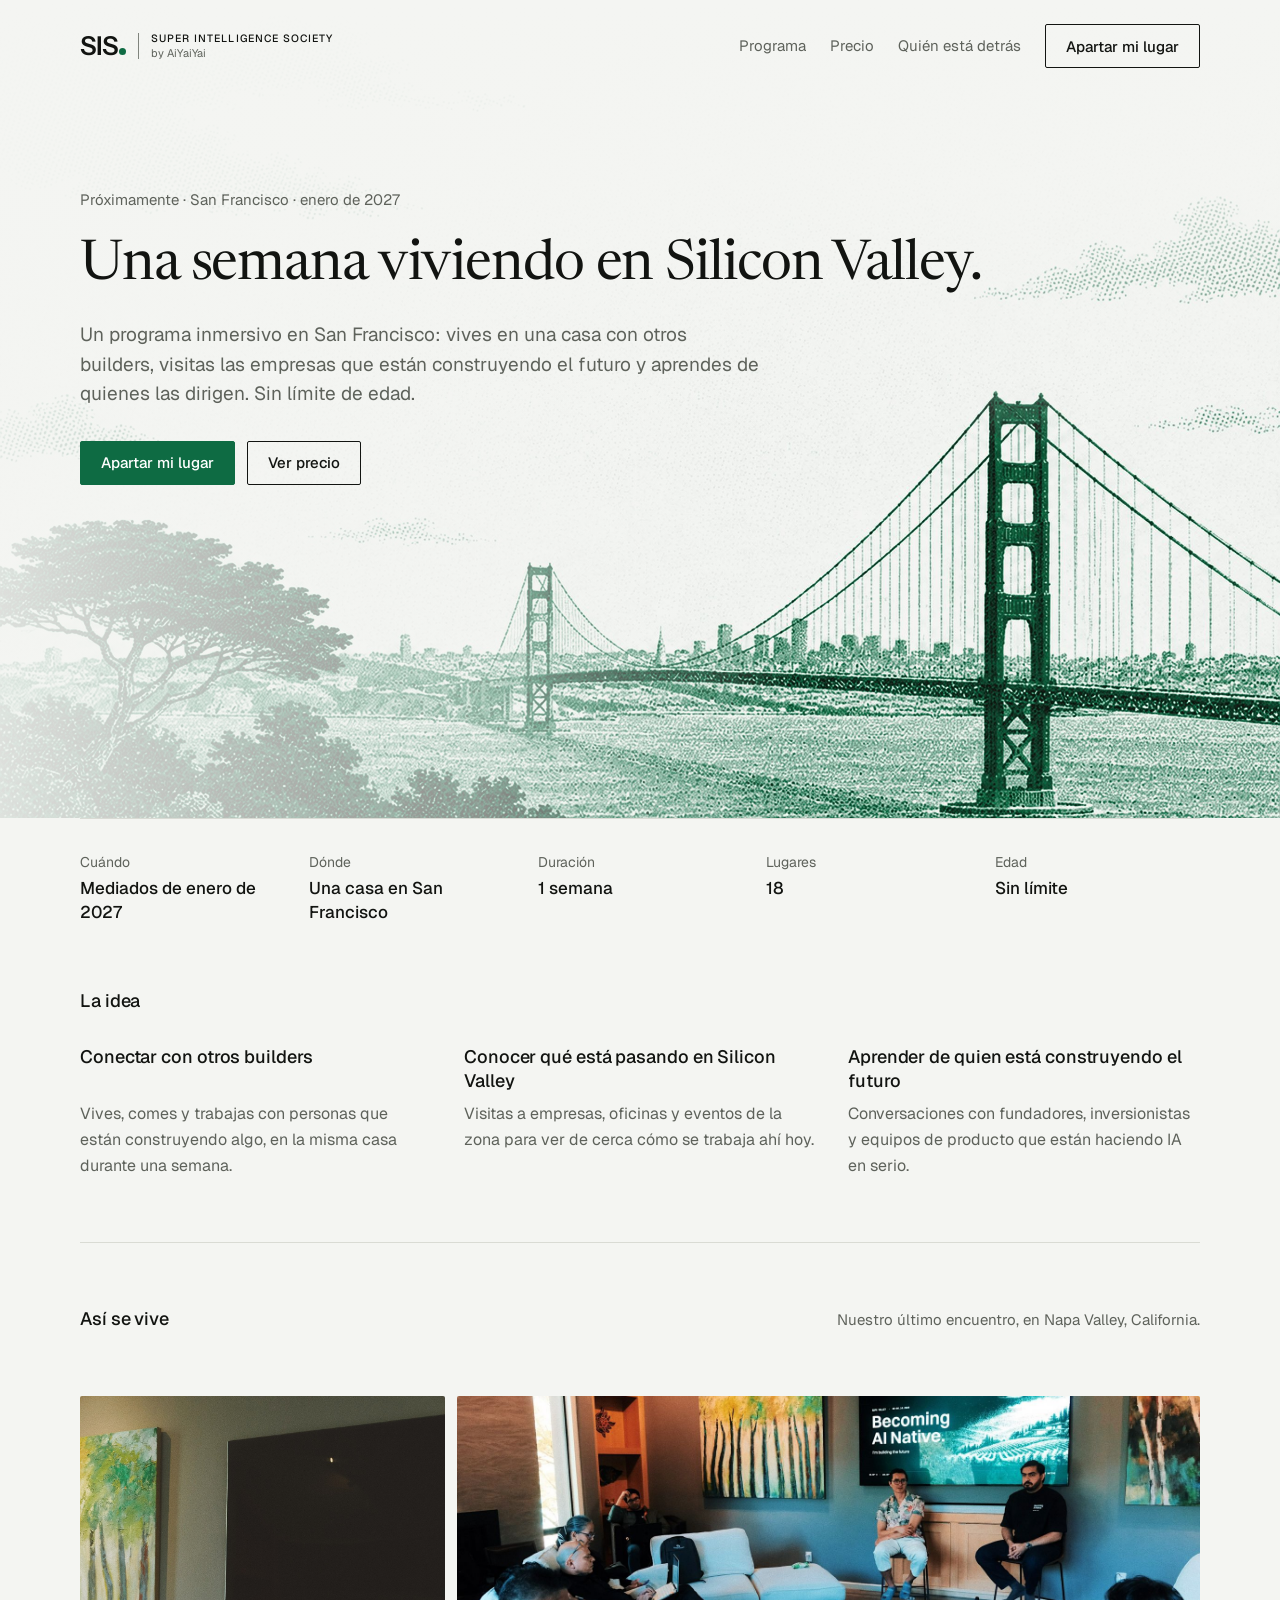
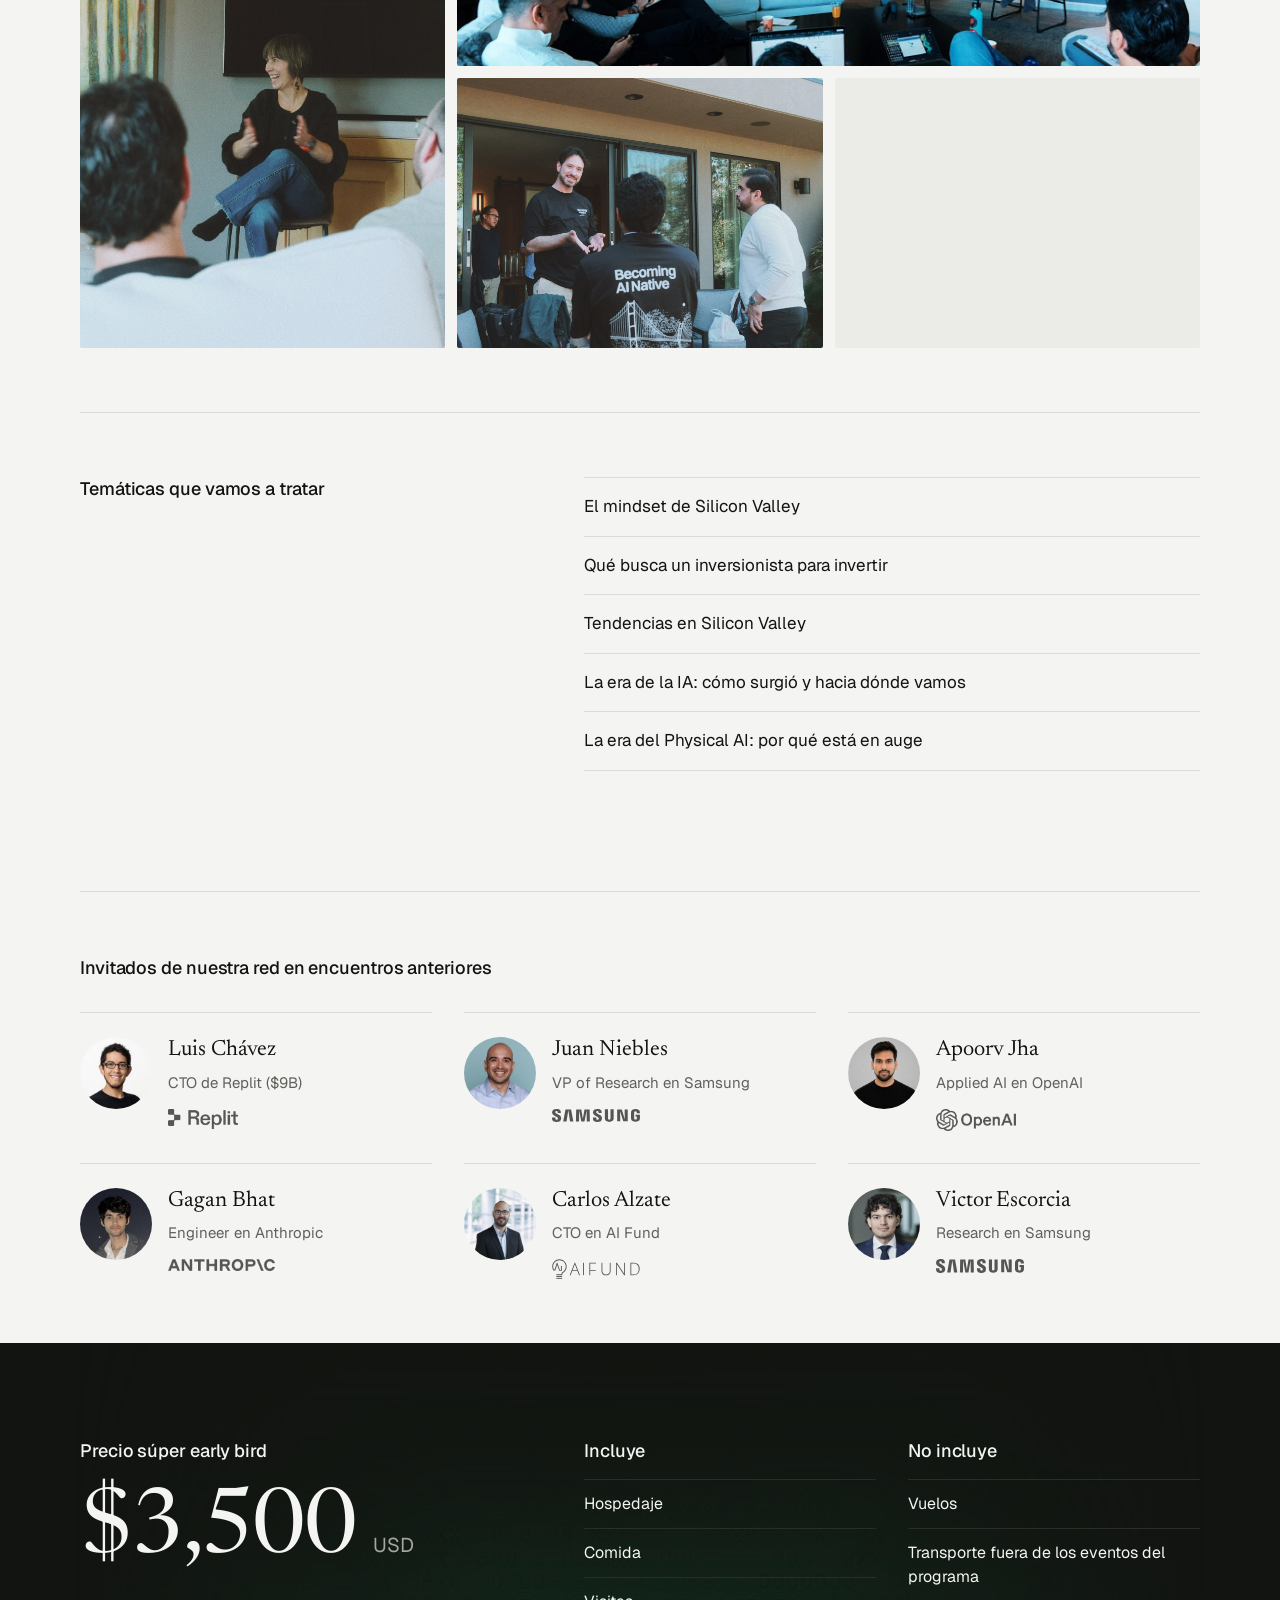
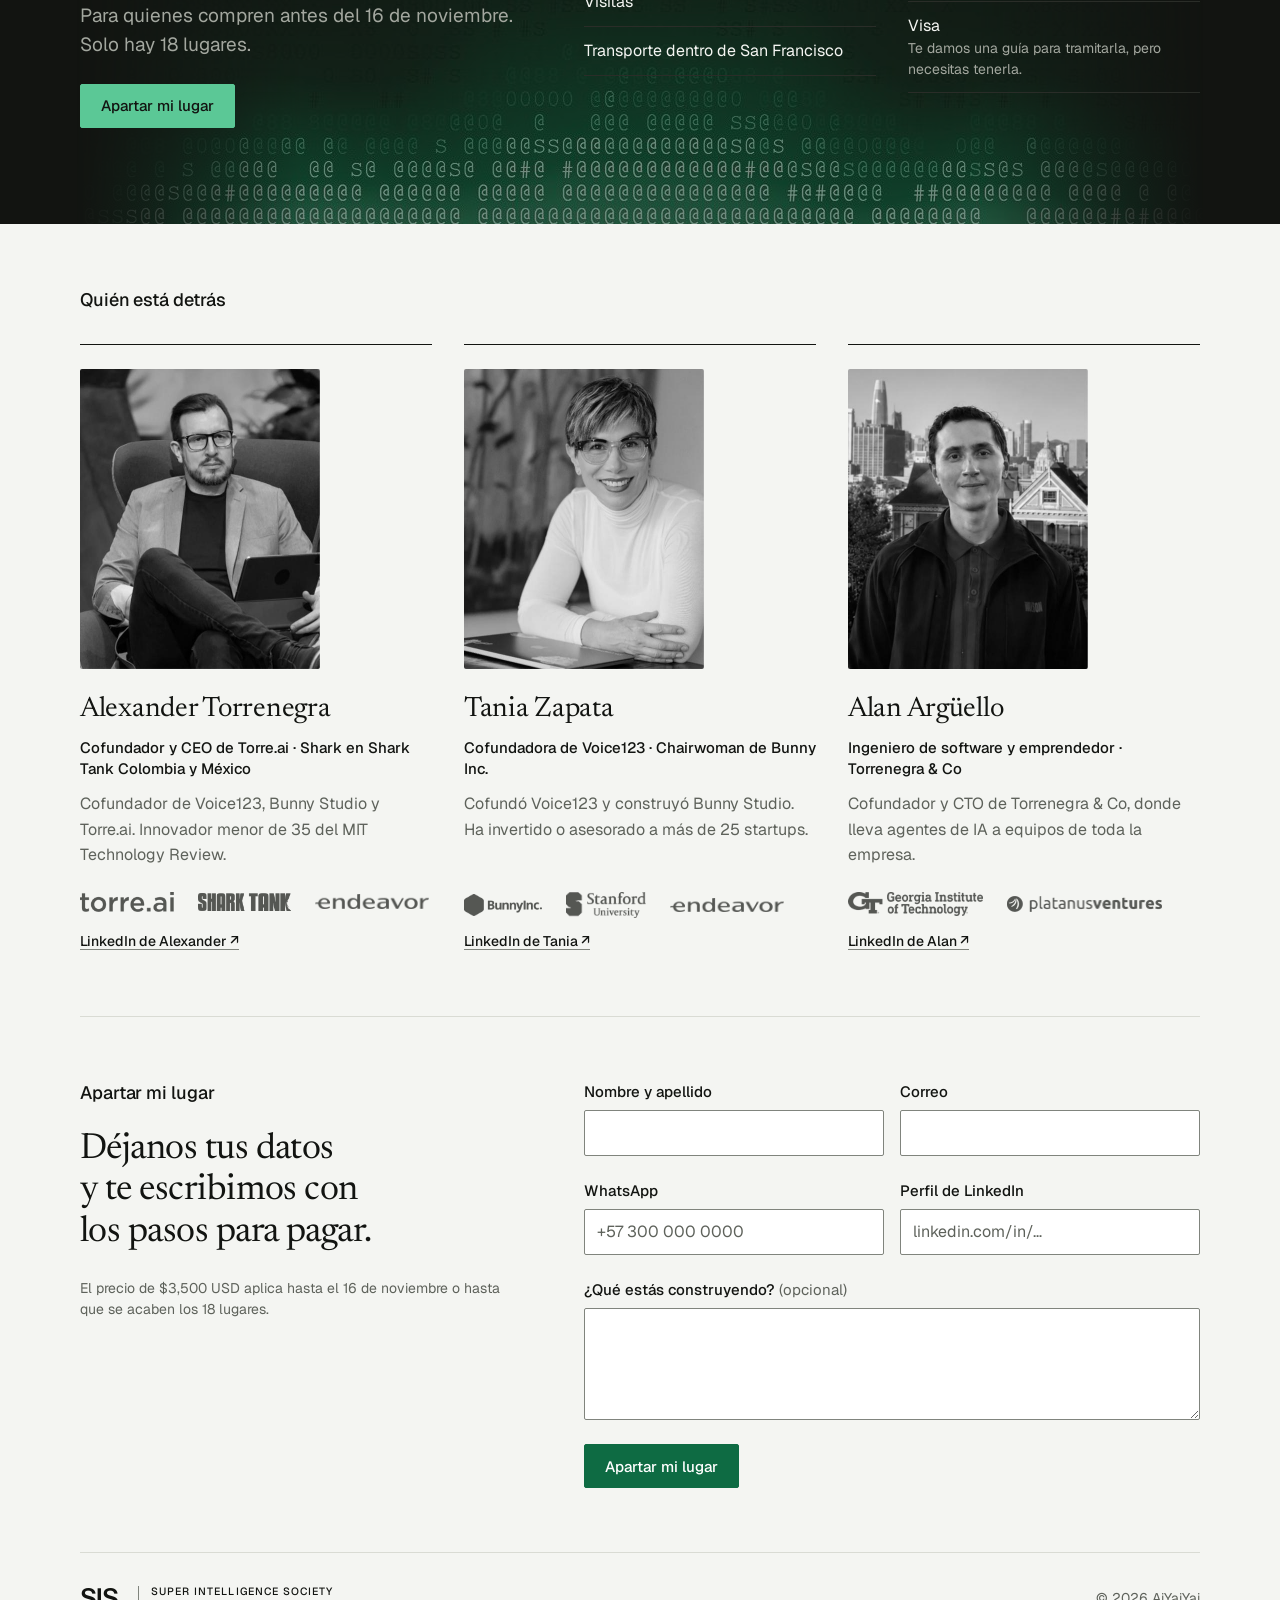
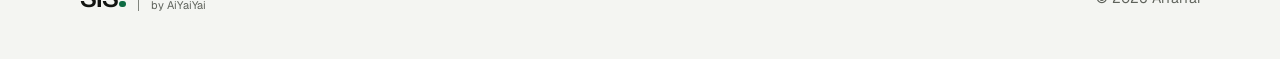
==== commit fc85dd70: "Formularios conectados a Supabase (sis_applications y sv_reservations) con validación y anti-spam Co" ====
--- a/silicon-valley/index.html
+++ b/silicon-valley/index.html
@@ -76,6 +76,8 @@
 .sv-band{position:relative;isolation:isolate;overflow:hidden}
 .sv-band__img{position:absolute;left:50%;bottom:0;z-index:-1;display:block;width:1128px;max-width:none;height:auto;transform:translateX(-50%);opacity:.5;-webkit-mask-image:linear-gradient(90deg,transparent,#000 20%,#000 80%,transparent),linear-gradient(180deg,transparent,#000 60%);-webkit-mask-composite:source-in;mask-image:linear-gradient(90deg,transparent,#000 20%,#000 80%,transparent),linear-gradient(180deg,transparent,#000 60%);mask-composite:intersect}
 img.sv-guest__avatar{object-fit:cover}
+.hp-field{position:absolute;left:-10000px;width:1px;height:1px;overflow:hidden}
+.inf-form__status[data-state="error"]{color:#a3261b}
 .sv-gallery{display:grid;grid-template-columns:repeat(3,minmax(0,1fr));grid-template-rows:repeat(2,minmax(0,270px));gap:var(--space-3);margin:var(--space-8) 0 0;padding:0;list-style:none}
 .sv-gallery li{margin:0;overflow:hidden;border-radius:var(--radius-sm);background:var(--surface-raised)}
 .sv-gallery li:first-child{grid-row:1 / span 2}
@@ -274,11 +276,13 @@
 <p class="inf-title">Déjanos tus datos y te escribimos con los pasos para pagar.</p>
 <p class="inf-small">El precio de $3,500 USD aplica hasta el 16 de noviembre o hasta que se acaben los 18 lugares.</p>
 </div>
-<form class="inf-form" aria-label="Apartar lugar en Silicon Valley">
+<form class="inf-form" aria-label="Apartar lugar en Silicon Valley" data-table="sv_reservations">
+<div class="hp-field" aria-hidden="true"><label for="sv-sitio">Sitio web</label><input id="sv-sitio" name="sitio" type="text" tabindex="-1" autocomplete="off"></div>
+
 <div class="inf-form__grid">
 <div class="inf-field">
 <label class="inf-field__label" for="sv-nombre">Nombre y apellido</label>
-<input class="inf-input" id="sv-nombre" name="nombre" type="text" autocomplete="name" required>
+<input class="inf-input" id="sv-nombre" name="nombre" type="text" minlength="2" maxlength="120" autocomplete="name" required>
 </div>
 <div class="inf-field">
 <label class="inf-field__label" for="sv-correo">Correo</label>
@@ -286,11 +290,11 @@
 </div>
 <div class="inf-field">
 <label class="inf-field__label" for="sv-whatsapp">WhatsApp</label>
-<input class="inf-input" id="sv-whatsapp" name="whatsapp" type="tel" autocomplete="tel" placeholder="+57 300 000 0000" required>
+<input class="inf-input" id="sv-whatsapp" name="whatsapp" type="tel" pattern="[0-9+\s\(\)\-\.]{7,25}" title="Número con indicativo, por ejemplo +57 300 000 0000" autocomplete="tel" placeholder="+57 300 000 0000" required>
 </div>
 <div class="inf-field">
 <label class="inf-field__label" for="sv-linkedin">Perfil de LinkedIn</label>
-<input class="inf-input" id="sv-linkedin" name="linkedin" type="text" inputmode="url" placeholder="linkedin.com/in/…" required>
+<input class="inf-input" id="sv-linkedin" name="linkedin" type="text" minlength="5" maxlength="300" inputmode="url" placeholder="linkedin.com/in/…" required>
 </div>
 <div class="inf-field inf-field--full">
 <label class="inf-field__label" for="sv-proyecto">¿Qué estás construyendo? <span class="inf-field__opt">(opcional)</span></label>
@@ -315,11 +319,44 @@
 
 </main>
 <script>
+var SB_URL = 'https://vfenkhnmcetmkgxnpanr.supabase.co';
+var SB_KEY = 'sb_publishable_7IcpFdZIpxsLlgycyx-_-A_kWIwvicb';
 document.querySelectorAll('[data-submit]').forEach(function (b) {
+  var f = b.form; if (!f) return;
+  var table = f.getAttribute('data-table');
+  var ok = f.querySelector('[data-sent]');
+  var err = document.createElement('p'); err.className = 'inf-form__status'; err.setAttribute('role', 'alert'); err.setAttribute('data-state', 'error'); err.hidden = true;
+  f.appendChild(err);
+  var label = b.textContent;
   b.addEventListener('click', function () {
-    var f = b.form; if (f && !f.reportValidity()) return;
-    if (f) f.reset();
-    var s = f && f.querySelector('[data-sent]'); if (s) s.hidden = false;
+    err.hidden = true;
+    if (!f.reportValidity()) return;
+    var data = {};
+    new FormData(f).forEach(function (v, k) { v = String(v).trim(); if (k !== 'sitio') data[k] = v === '' ? null : v; });
+    if (f.elements.sitio && f.elements.sitio.value) { f.reset(); if (ok) ok.hidden = false; return; }
+    var q = new URLSearchParams(location.search);
+    data.pagina = location.pathname.slice(0, 300);
+    data.referrer = document.referrer ? document.referrer.slice(0, 500) : null;
+    ['utm_source', 'utm_medium', 'utm_campaign'].forEach(function (k) { data[k] = q.get(k) ? q.get(k).slice(0, 120) : null; });
+    b.disabled = true; b.textContent = 'Enviando…';
+    fetch(SB_URL + '/rest/v1/' + table, {
+      method: 'POST',
+      headers: { 'apikey': SB_KEY, 'Content-Type': 'application/json', 'Prefer': 'return=minimal' },
+      body: JSON.stringify(data)
+    }).then(function (r) {
+      if (r.ok || r.status === 409) {
+        f.reset();
+        if (ok) { if (r.status === 409) ok.querySelector('p').textContent = 'Ya teníamos tu registro con este correo. Te escribimos pronto.'; ok.hidden = false; }
+        if (window.gtag) window.gtag('event', 'generate_lead', { form: table });
+      } else {
+        return r.json().catch(function () { return {}; }).then(function (j) {
+          err.textContent = j && j.code === '23514' ? 'Revisa los datos: algún campo está incompleto o no tiene el formato correcto.' : 'No pudimos enviar tu registro. Intenta de nuevo en un momento.';
+          err.hidden = false;
+        });
+      }
+    }).catch(function () {
+      err.textContent = 'No pudimos enviar tu registro. Revisa tu conexión e intenta de nuevo.'; err.hidden = false;
+    }).then(function () { b.disabled = false; b.textContent = label; });
   });
 });
 document.querySelectorAll('[data-days]').forEach(function (el) {
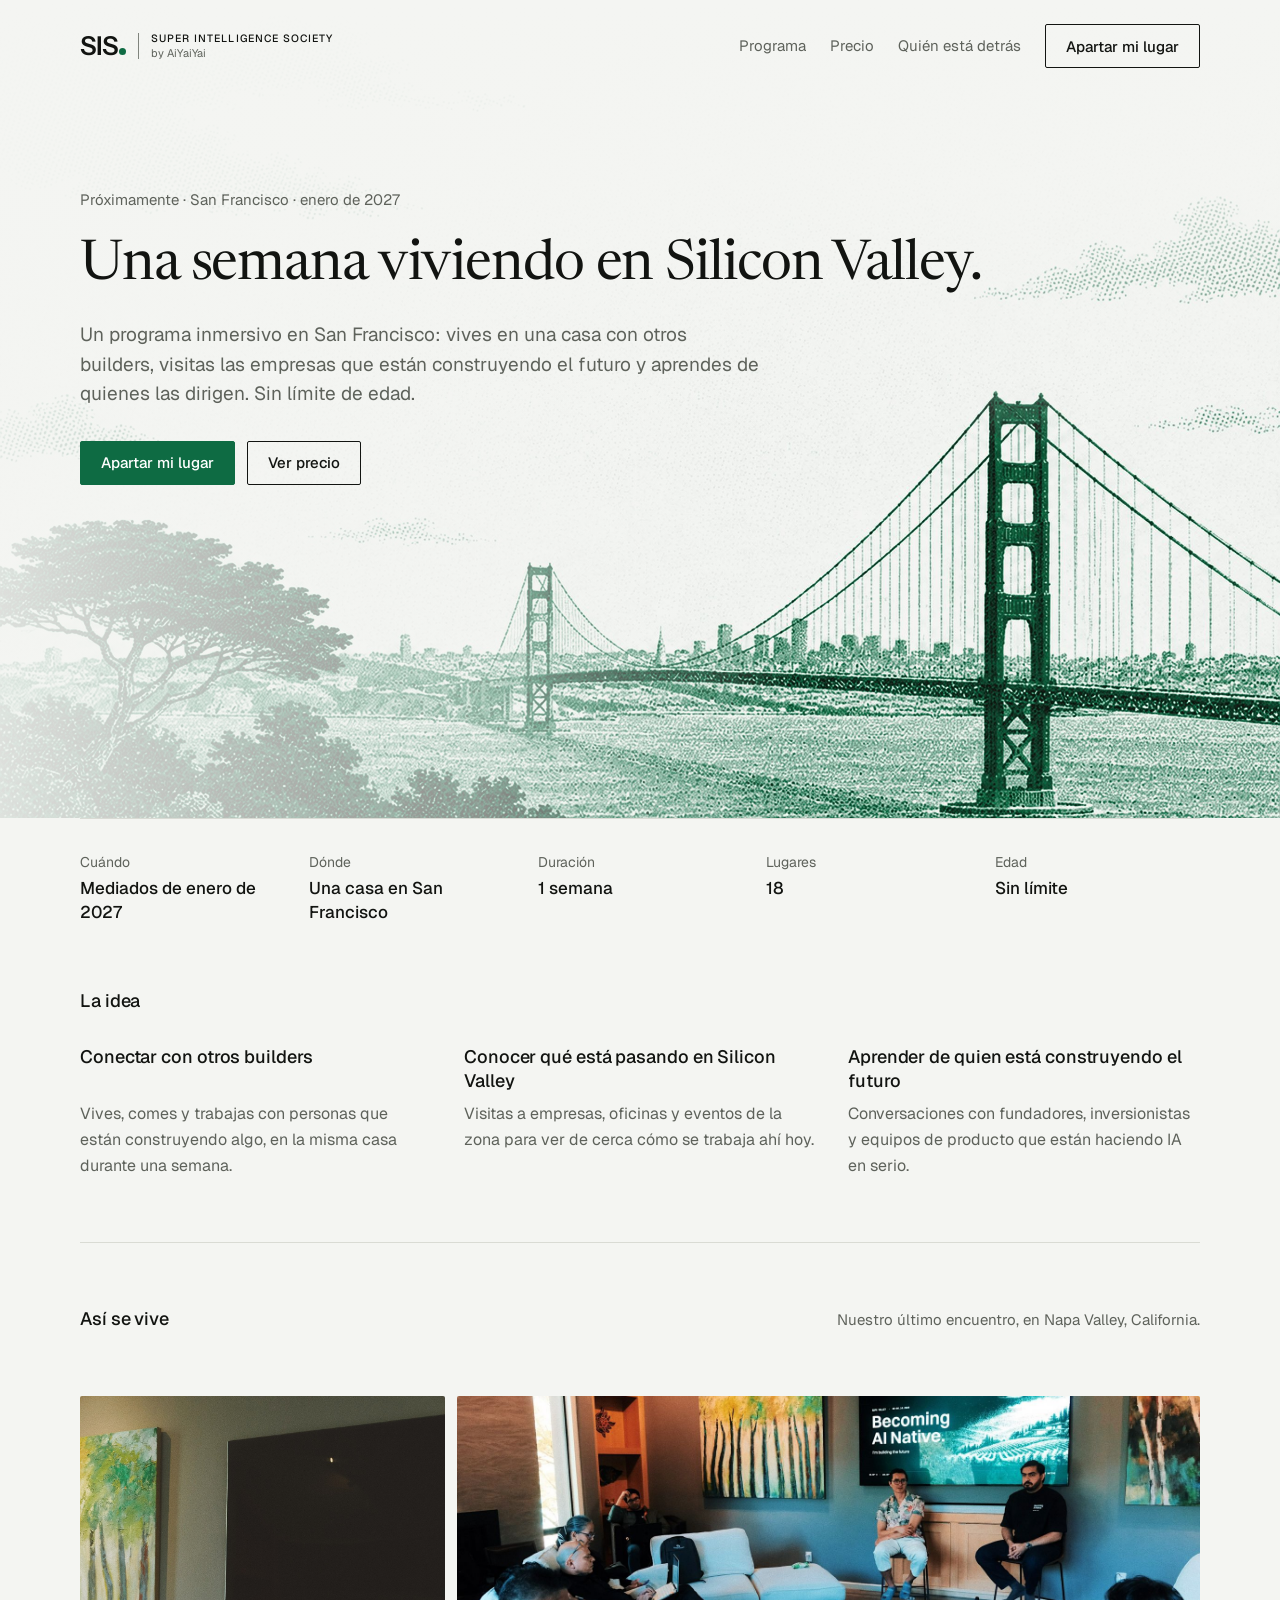
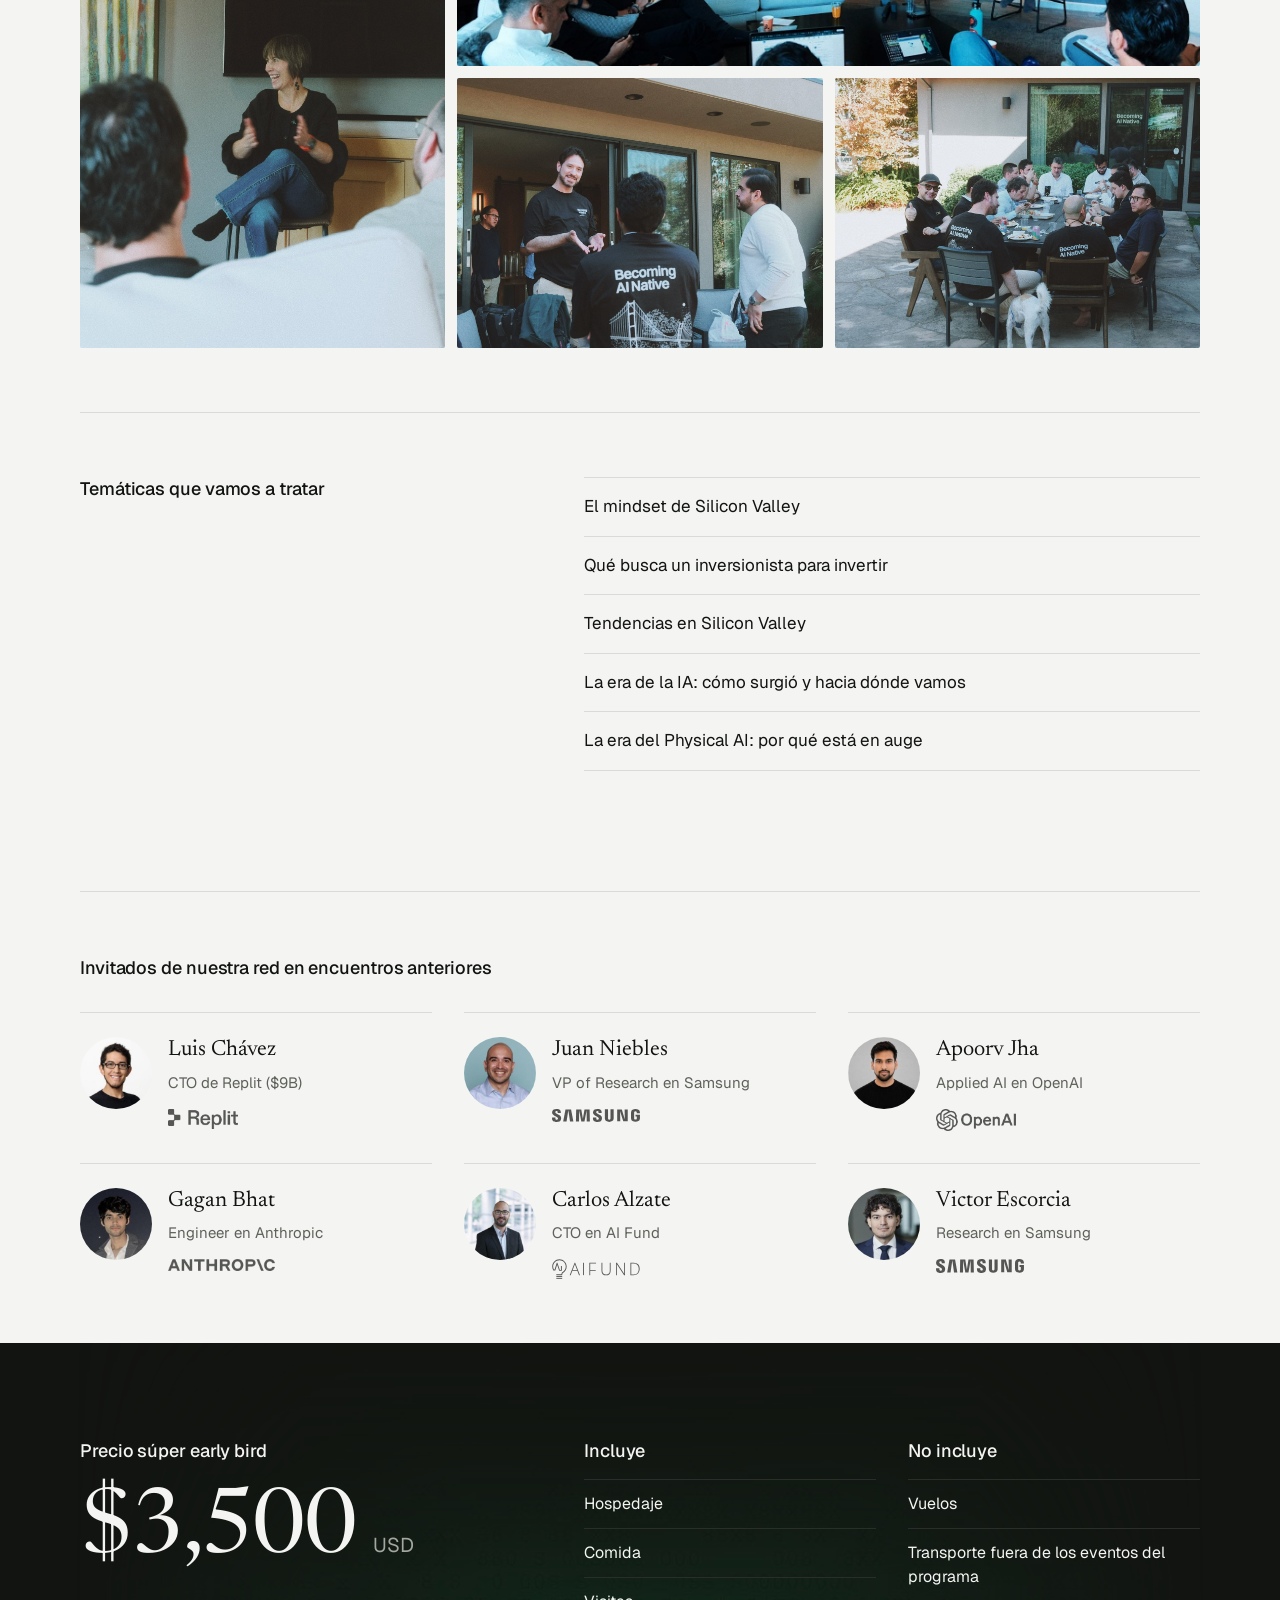
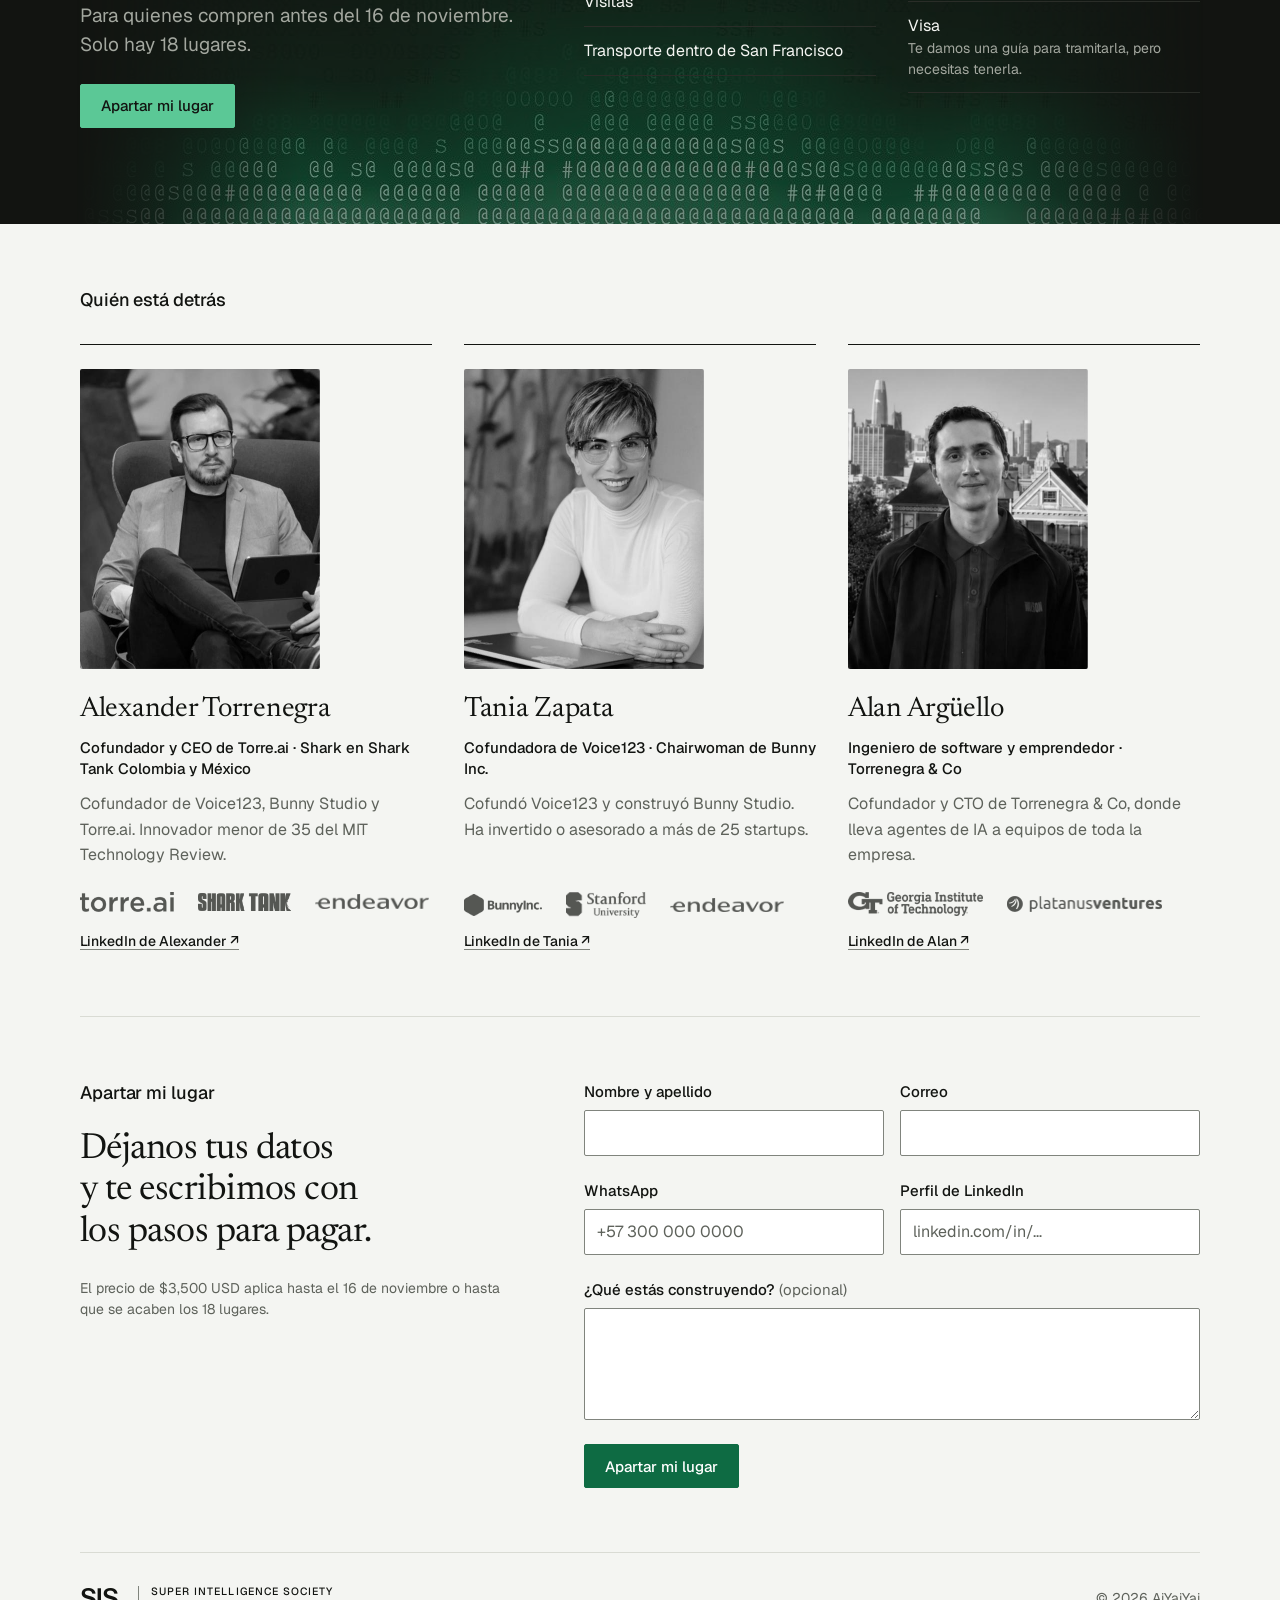
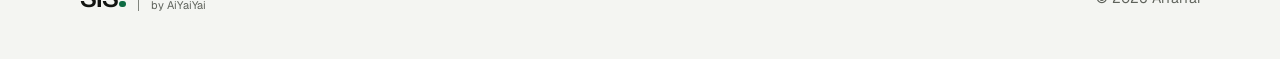
==== commit 7b767770: "SEO: dominio society.aiyaiyai.io en canonical/OG/sitemap; vercel.json con headers de seguridad, cach" ====
--- a/silicon-valley/index.html
+++ b/silicon-valley/index.html
@@ -5,16 +5,16 @@
 <meta name="viewport" content="width=device-width, initial-scale=1">
 <title>Silicon Valley Immersion 2027 en San Francisco — SIS</title>
 <meta name="description" content="Una semana en una casa en San Francisco con otros builders, visitas a empresas de IA y conversaciones con quienes las construyen. Enero de 2027, 18 lugares.">
-<link rel="canonical" href="https://alan-arguello.github.io/inference/silicon-valley/">
+<link rel="canonical" href="https://society.aiyaiyai.io/silicon-valley/">
 <meta name="robots" content="index, follow, max-image-preview:large">
 <meta name="theme-color" content="#f4f5f2">
 <meta property="og:type" content="website">
 <meta property="og:site_name" content="SIS — Super Intelligence Society by AiYaiYai">
 <meta property="og:locale" content="es_419">
-<meta property="og:url" content="https://alan-arguello.github.io/inference/silicon-valley/">
+<meta property="og:url" content="https://society.aiyaiyai.io/silicon-valley/">
 <meta property="og:title" content="Silicon Valley Immersion 2027 en San Francisco — SIS">
 <meta property="og:description" content="Una semana en una casa en San Francisco con otros builders, visitas a empresas de IA y conversaciones con quienes las construyen. Enero de 2027, 18 lugares.">
-<meta property="og:image" content="https://alan-arguello.github.io/inference/assets/og/og-silicon-valley.jpg">
+<meta property="og:image" content="https://society.aiyaiyai.io/assets/og/og-silicon-valley.jpg">
 <meta property="og:image:type" content="image/jpeg">
 <meta property="og:image:width" content="1200">
 <meta property="og:image:height" content="630">
@@ -22,13 +22,13 @@
 <meta name="twitter:card" content="summary_large_image">
 <meta name="twitter:title" content="Silicon Valley Immersion 2027 en San Francisco — SIS">
 <meta name="twitter:description" content="Una semana en una casa en San Francisco con otros builders, visitas a empresas de IA y conversaciones con quienes las construyen. Enero de 2027, 18 lugares.">
-<meta name="twitter:image" content="https://alan-arguello.github.io/inference/assets/og/og-silicon-valley.jpg">
+<meta name="twitter:image" content="https://society.aiyaiyai.io/assets/og/og-silicon-valley.jpg">
 <meta name="twitter:image:alt" content="Silicon Valley Immersion 2027 en San Francisco — SIS">
 <link rel="icon" href="../favicon.ico" sizes="any">
 <link rel="icon" type="image/svg+xml" href="../assets/img/sis-logo.svg">
 <link rel="apple-touch-icon" href="../assets/icons/apple-touch-icon.png">
 <link rel="manifest" href="../site.webmanifest">
-<script type="application/ld+json">{"@context": "https://schema.org", "@type": "Event", "name": "Silicon Valley Immersion 2027", "description": "Una semana en una casa en San Francisco con otros builders, visitas a empresas de IA y conversaciones con quienes las construyen. Enero de 2027, 18 lugares.", "startDate": "2027-01", "eventStatus": "https://schema.org/EventScheduled", "eventAttendanceMode": "https://schema.org/OfflineEventAttendanceMode", "inLanguage": "es", "image": ["https://alan-arguello.github.io/inference/assets/og/og-silicon-valley.jpg"], "url": "https://alan-arguello.github.io/inference/silicon-valley/", "location": {"@type": "Place", "name": "San Francisco", "address": {"@type": "PostalAddress", "addressLocality": "San Francisco", "addressRegion": "CA", "addressCountry": "US"}}, "offers": {"@type": "Offer", "name": "Súper early bird", "price": "3500", "priceCurrency": "USD", "availability": "https://schema.org/LimitedAvailability", "validThrough": "2026-11-16T00:00:00-06:00", "url": "https://alan-arguello.github.io/inference/silicon-valley/#lugar"}, "organizer": {"@type": "Organization", "name": "SIS — Super Intelligence Society", "alternateName": "SIS", "url": "https://alan-arguello.github.io/inference/", "logo": "https://alan-arguello.github.io/inference/assets/icons/icon-512.png", "parentOrganization": {"@type": "Organization", "name": "AiYaiYai", "url": "https://www.aiyaiyai.io"}}, "maximumAttendeeCapacity": 18}</script>
+<script type="application/ld+json">{"@context": "https://schema.org", "@type": "Event", "name": "Silicon Valley Immersion 2027", "description": "Una semana en una casa en San Francisco con otros builders, visitas a empresas de IA y conversaciones con quienes las construyen. Enero de 2027, 18 lugares.", "startDate": "2027-01", "eventStatus": "https://schema.org/EventScheduled", "eventAttendanceMode": "https://schema.org/OfflineEventAttendanceMode", "inLanguage": "es", "image": ["https://society.aiyaiyai.io/assets/og/og-silicon-valley.jpg"], "url": "https://society.aiyaiyai.io/silicon-valley/", "location": {"@type": "Place", "name": "San Francisco", "address": {"@type": "PostalAddress", "addressLocality": "San Francisco", "addressRegion": "CA", "addressCountry": "US"}}, "offers": {"@type": "Offer", "name": "Súper early bird", "price": "3500", "priceCurrency": "USD", "availability": "https://schema.org/LimitedAvailability", "validThrough": "2026-11-16T00:00:00-06:00", "url": "https://society.aiyaiyai.io/silicon-valley/#lugar"}, "organizer": {"@type": "Organization", "name": "SIS — Super Intelligence Society", "alternateName": "SIS", "url": "https://society.aiyaiyai.io/", "logo": "https://society.aiyaiyai.io/assets/icons/icon-512.png", "parentOrganization": {"@type": "Organization", "name": "AiYaiYai", "url": "https://www.aiyaiyai.io", "sameAs": ["https://www.youtube.com/@aiyaiyaimedia"]}, "sameAs": ["https://www.aiyaiyai.io", "https://www.youtube.com/@aiyaiyaimedia"]}, "maximumAttendeeCapacity": 18}</script>
 <link rel="preconnect" href="https://fonts.googleapis.com">
 <link rel="preconnect" href="https://fonts.gstatic.com" crossorigin>
 <link rel="stylesheet" href="../assets/css/tokens.css">
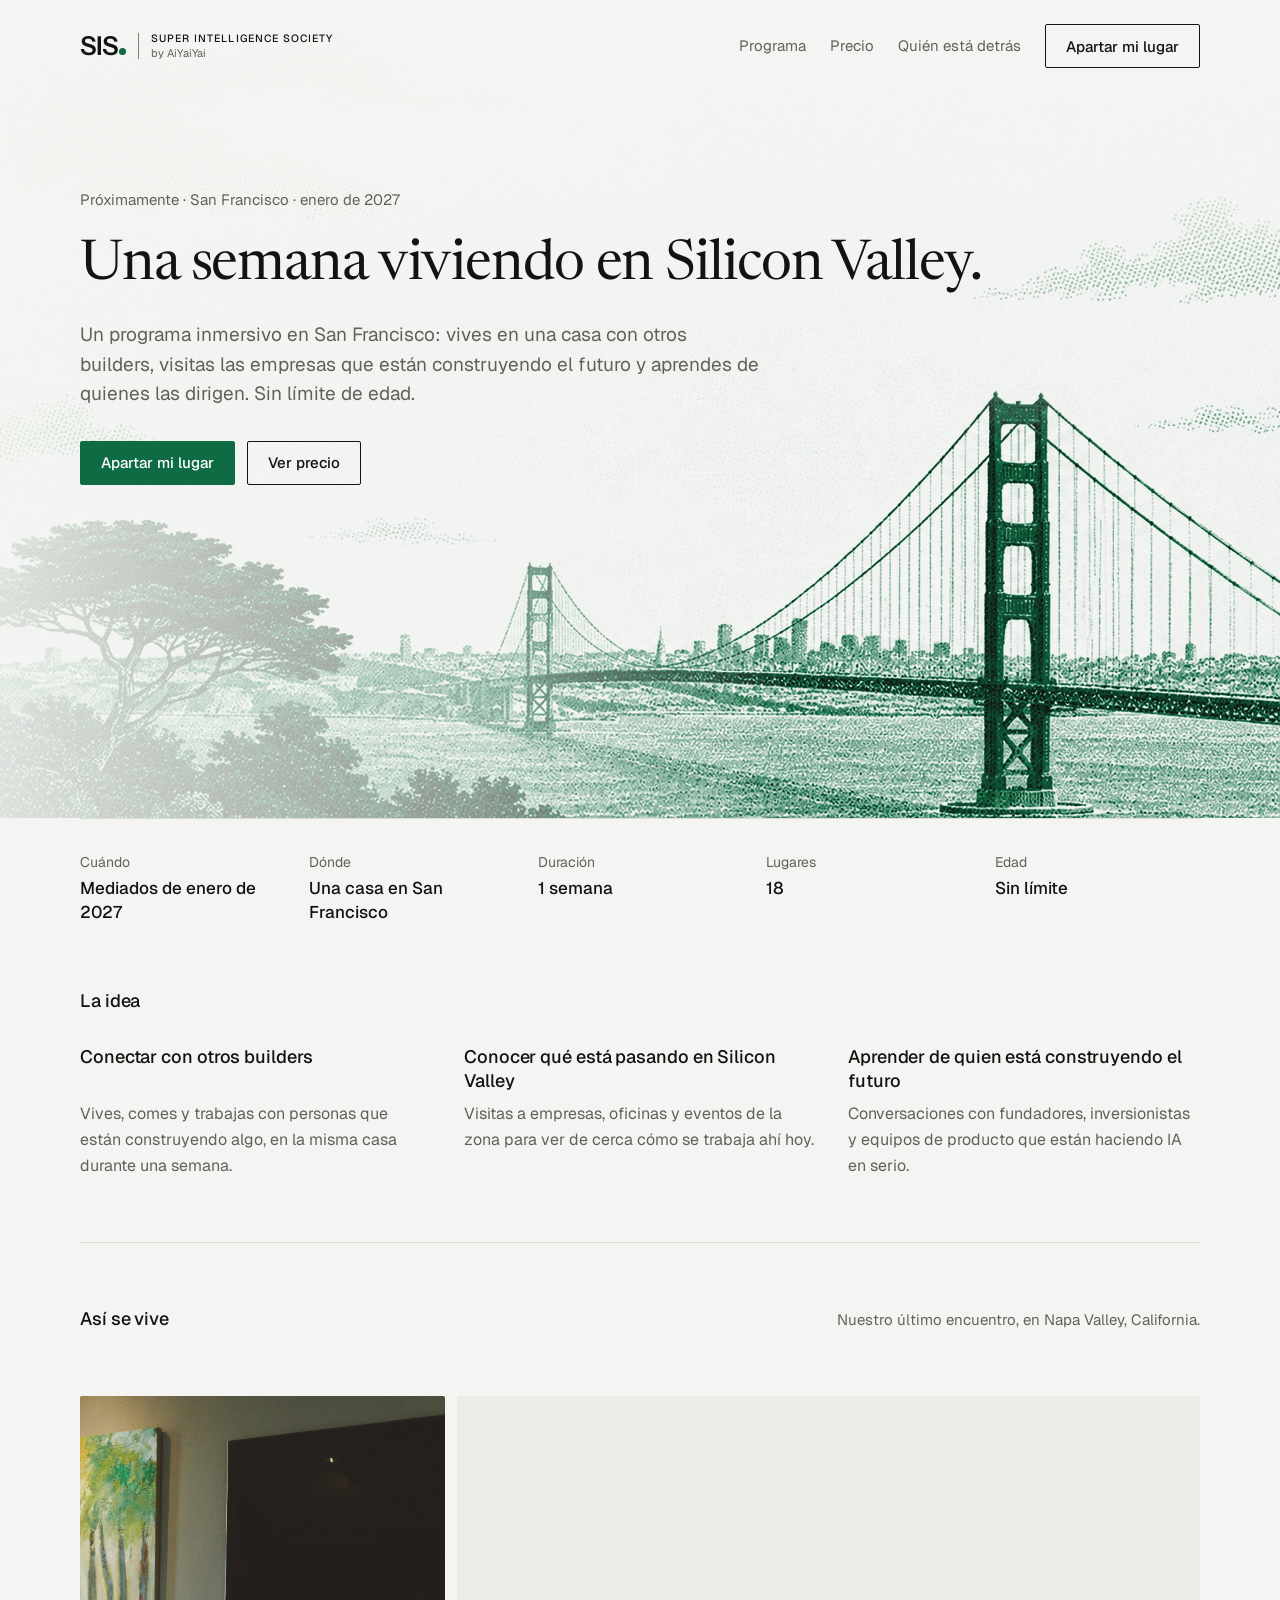
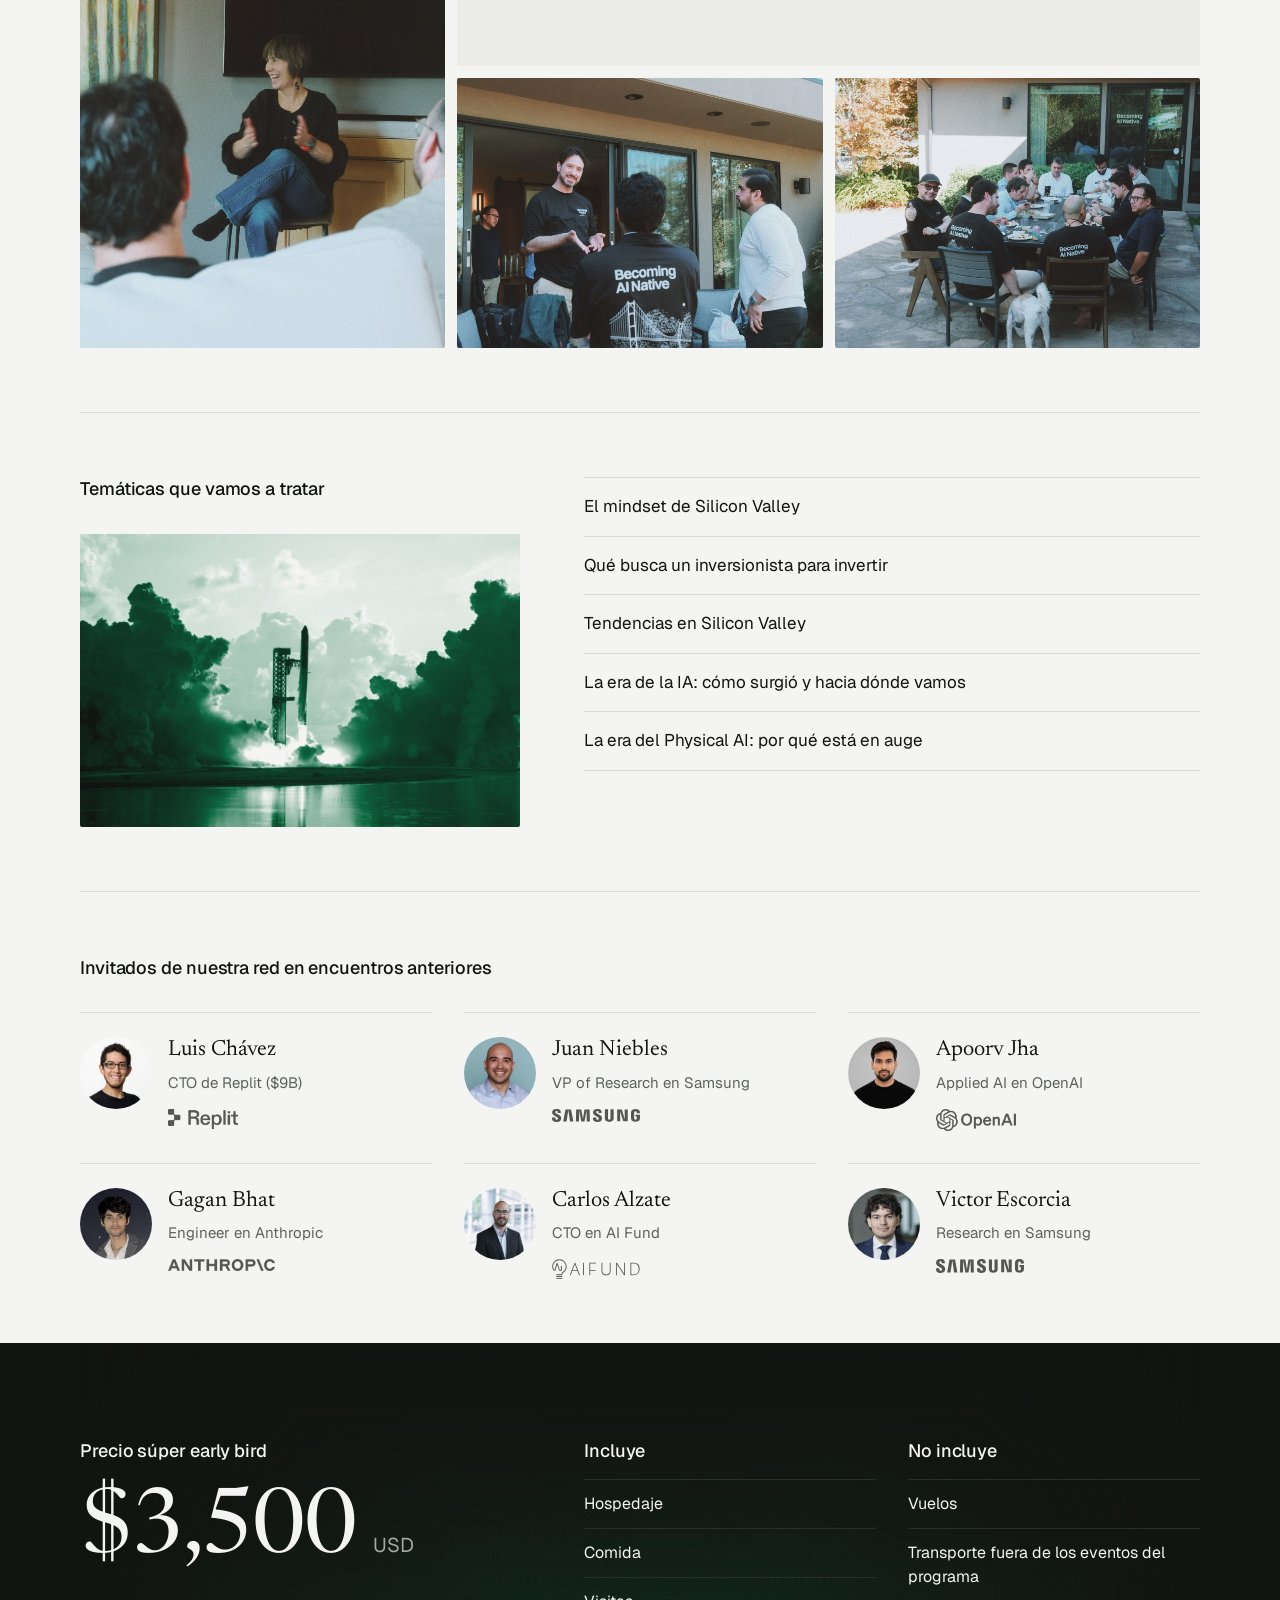
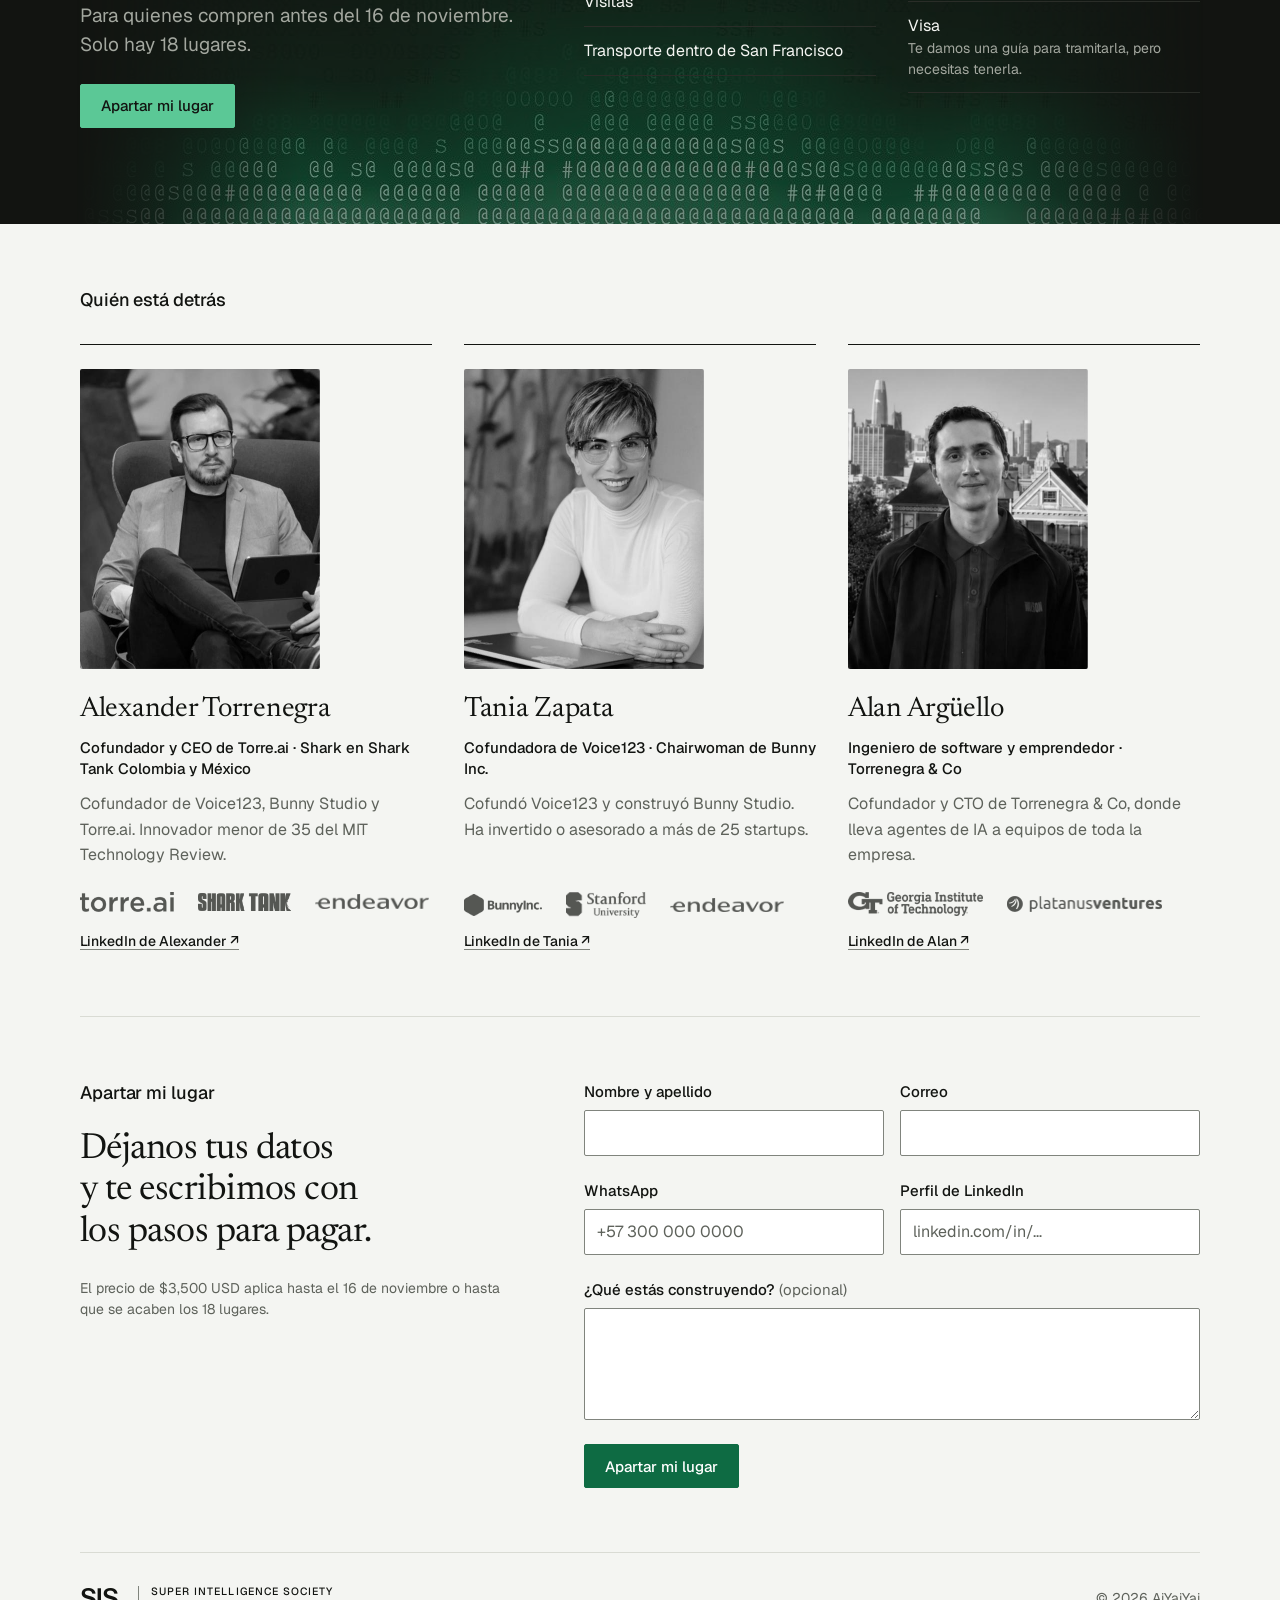
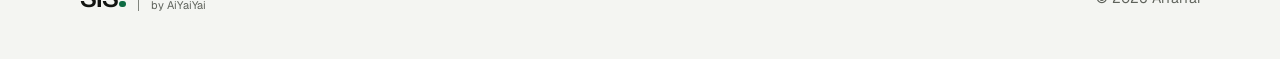
==== commit 858733b6: "Accesibilidad: nombre accesible del logo coincide con el texto visible Co-Authored-By: Claude Opus 5" ====
--- a/silicon-valley/index.html
+++ b/silicon-valley/index.html
@@ -100,7 +100,7 @@
 <img loading="lazy" decoding="async" class="art-cover__img" src="../assets/img/golden-gate-grabado.jpg" width="2400" height="1600" alt="">
 <div class="inf-container">
 <header class="inf-nav">
-<a class="inf-wordmark" href="../" aria-label="SIS, Super Intelligence Society by AiYaiYai, inicio"><span class="inf-wordmark__name">SIS<span class="inf-wordmark__dot"></span></span><span class="inf-wordmark__by">Super Intelligence Society<span>by AiYaiYai</span></span></a>
+<a class="inf-wordmark" href="../"><span class="inf-wordmark__name">SIS<span class="inf-wordmark__dot"></span></span><span class="inf-wordmark__by">Super Intelligence Society<span>by AiYaiYai</span></span></a>
 <nav class="inf-nav__links" aria-label="Principal">
 <a class="inf-nav__link" href="#programa">Programa</a>
 <a class="inf-nav__link" href="#precio">Precio</a>
@@ -312,7 +312,7 @@
 </section>
 
 <footer class="inf-footer">
-<a class="inf-wordmark" href="../" aria-label="SIS, Super Intelligence Society by AiYaiYai"><span class="inf-wordmark__name">SIS<span class="inf-wordmark__dot"></span></span><span class="inf-wordmark__by">Super Intelligence Society<span>by AiYaiYai</span></span></a>
+<a class="inf-wordmark" href="../"><span class="inf-wordmark__name">SIS<span class="inf-wordmark__dot"></span></span><span class="inf-wordmark__by">Super Intelligence Society<span>by AiYaiYai</span></span></a>
 <span>© 2026 AiYaiYai</span>
 </footer>
 </div>
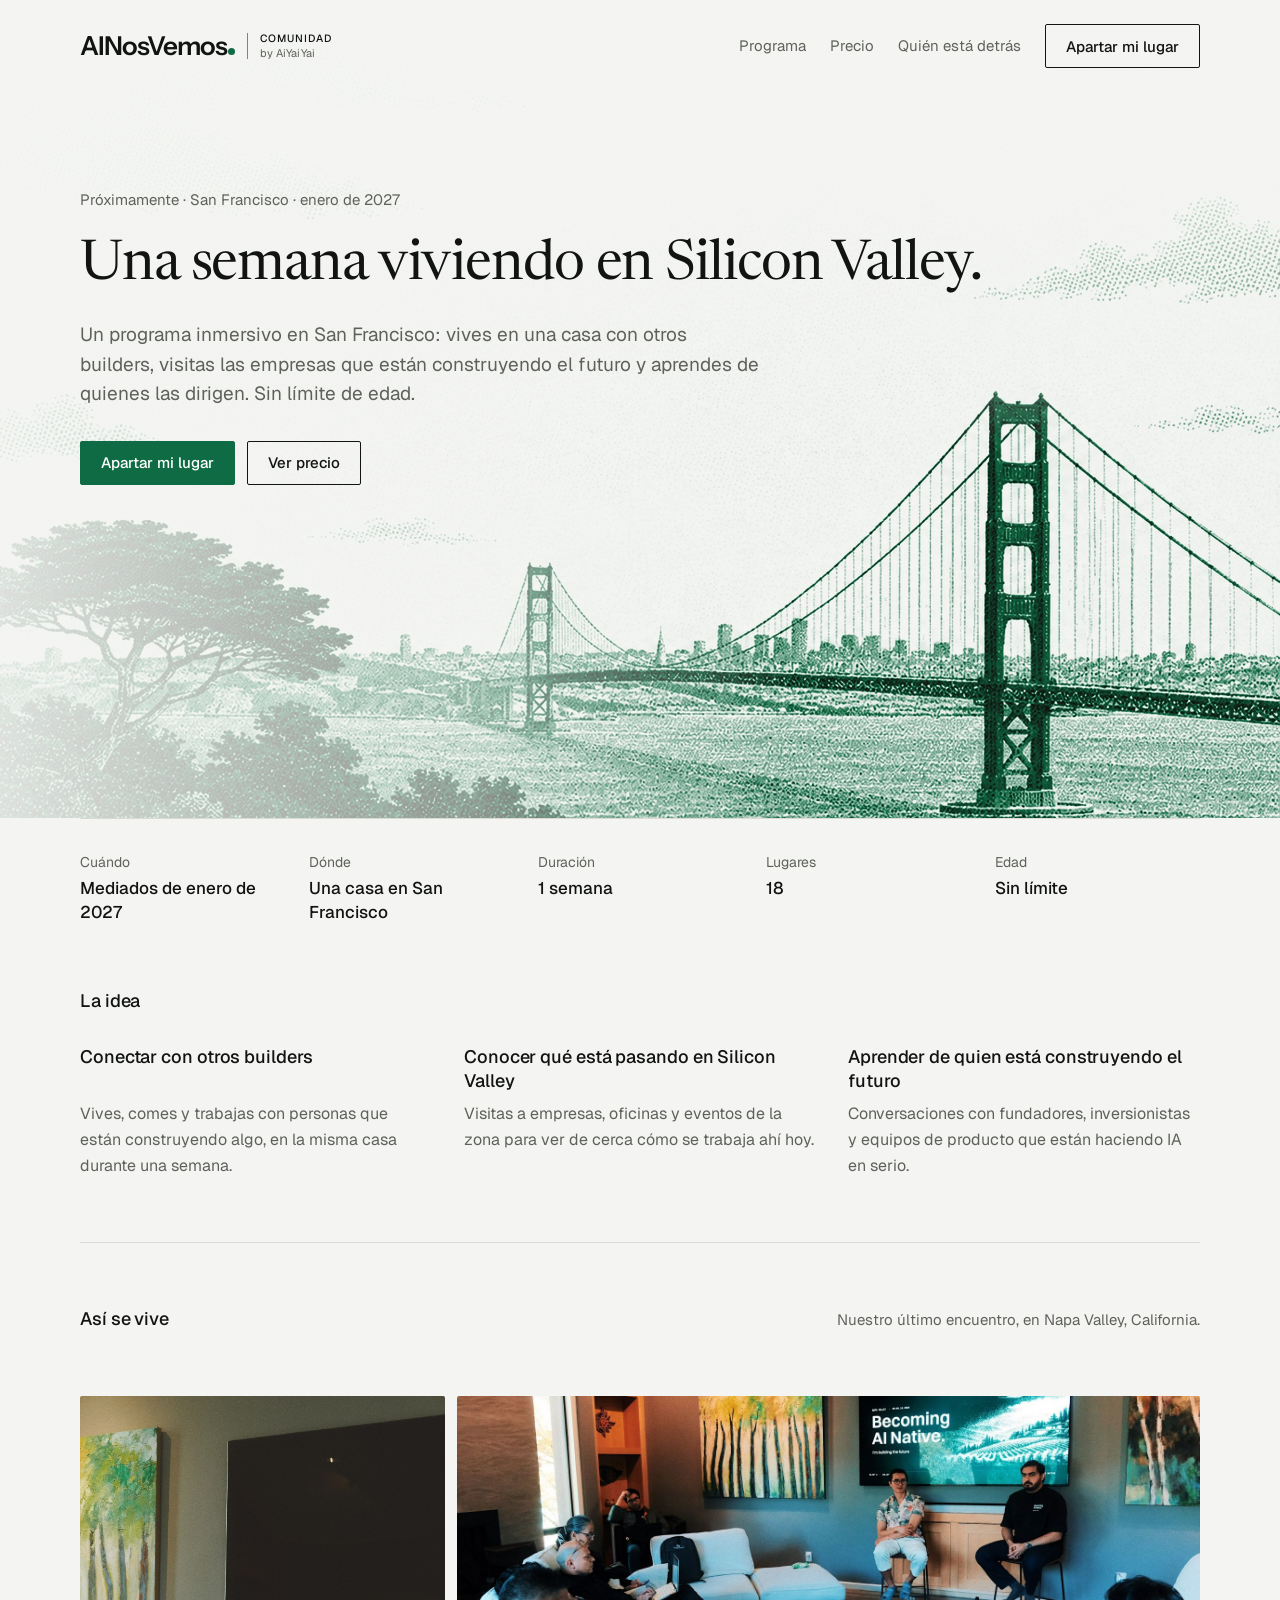
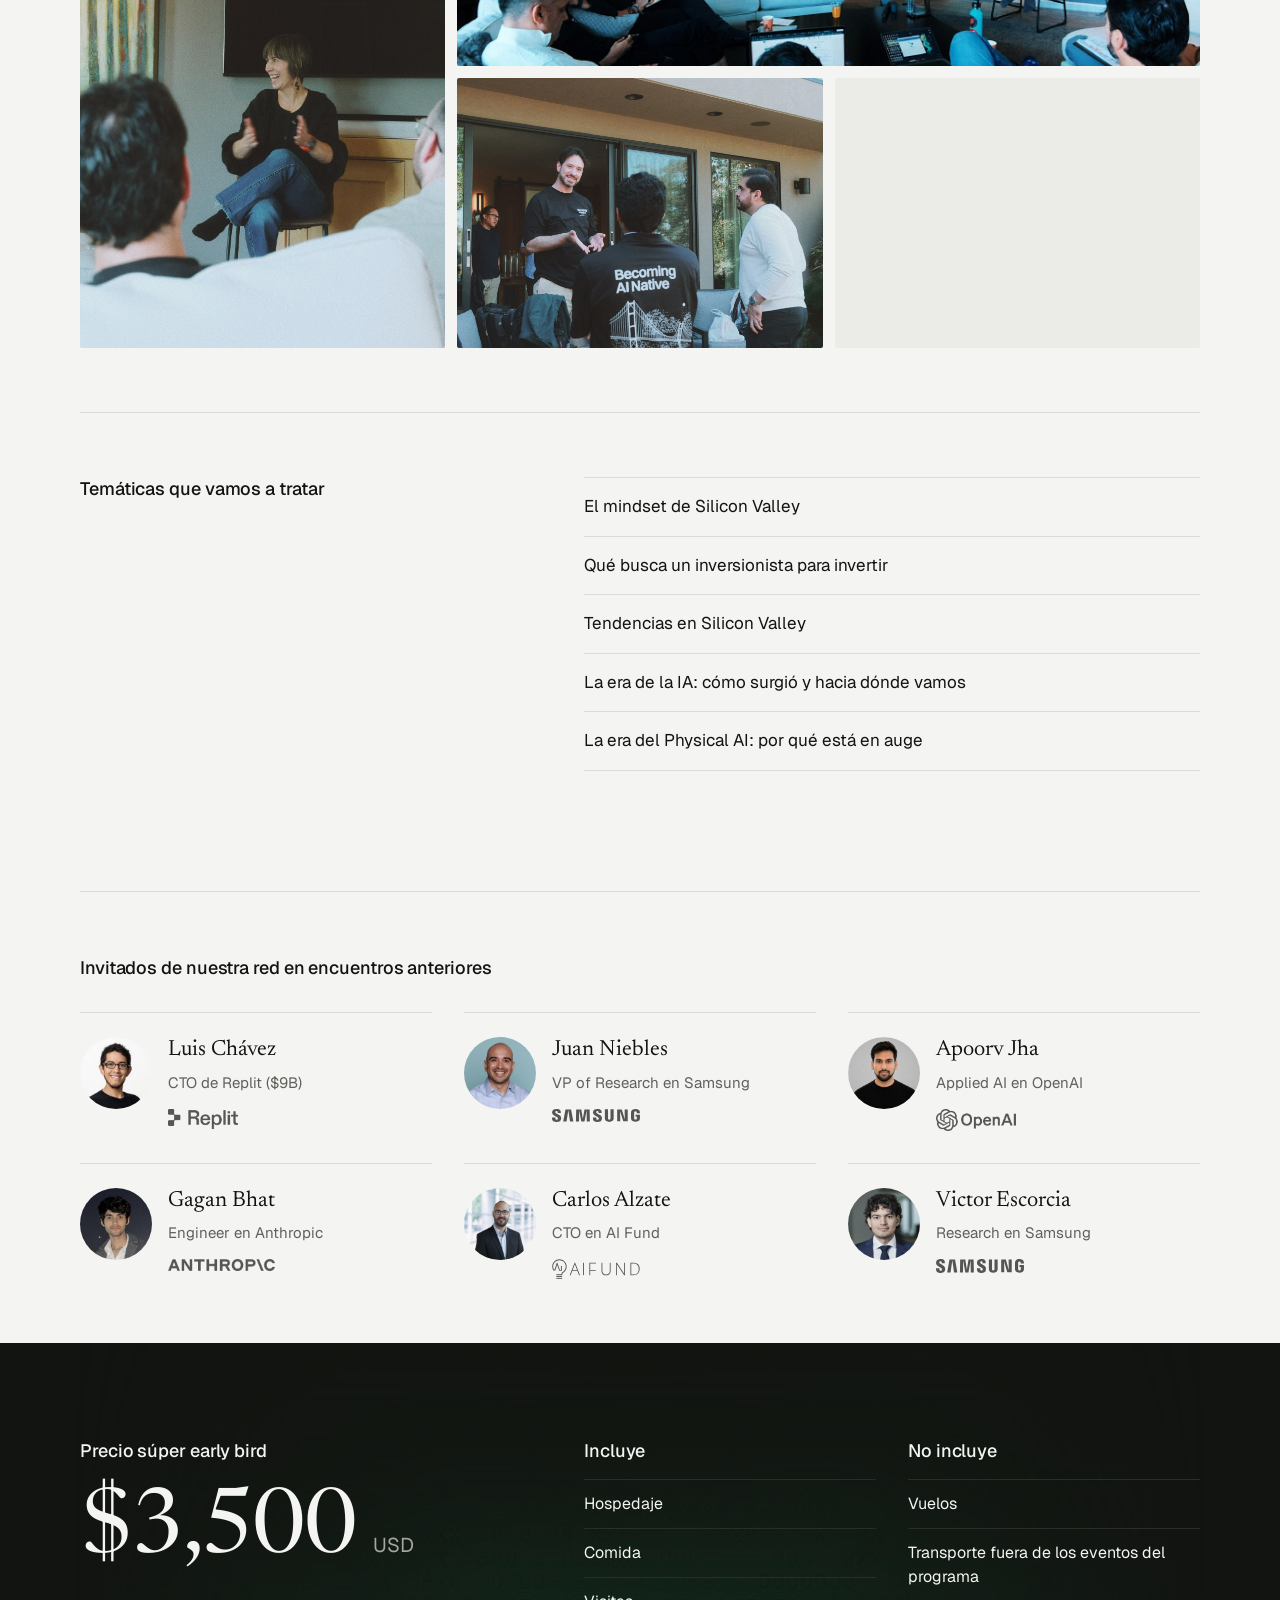
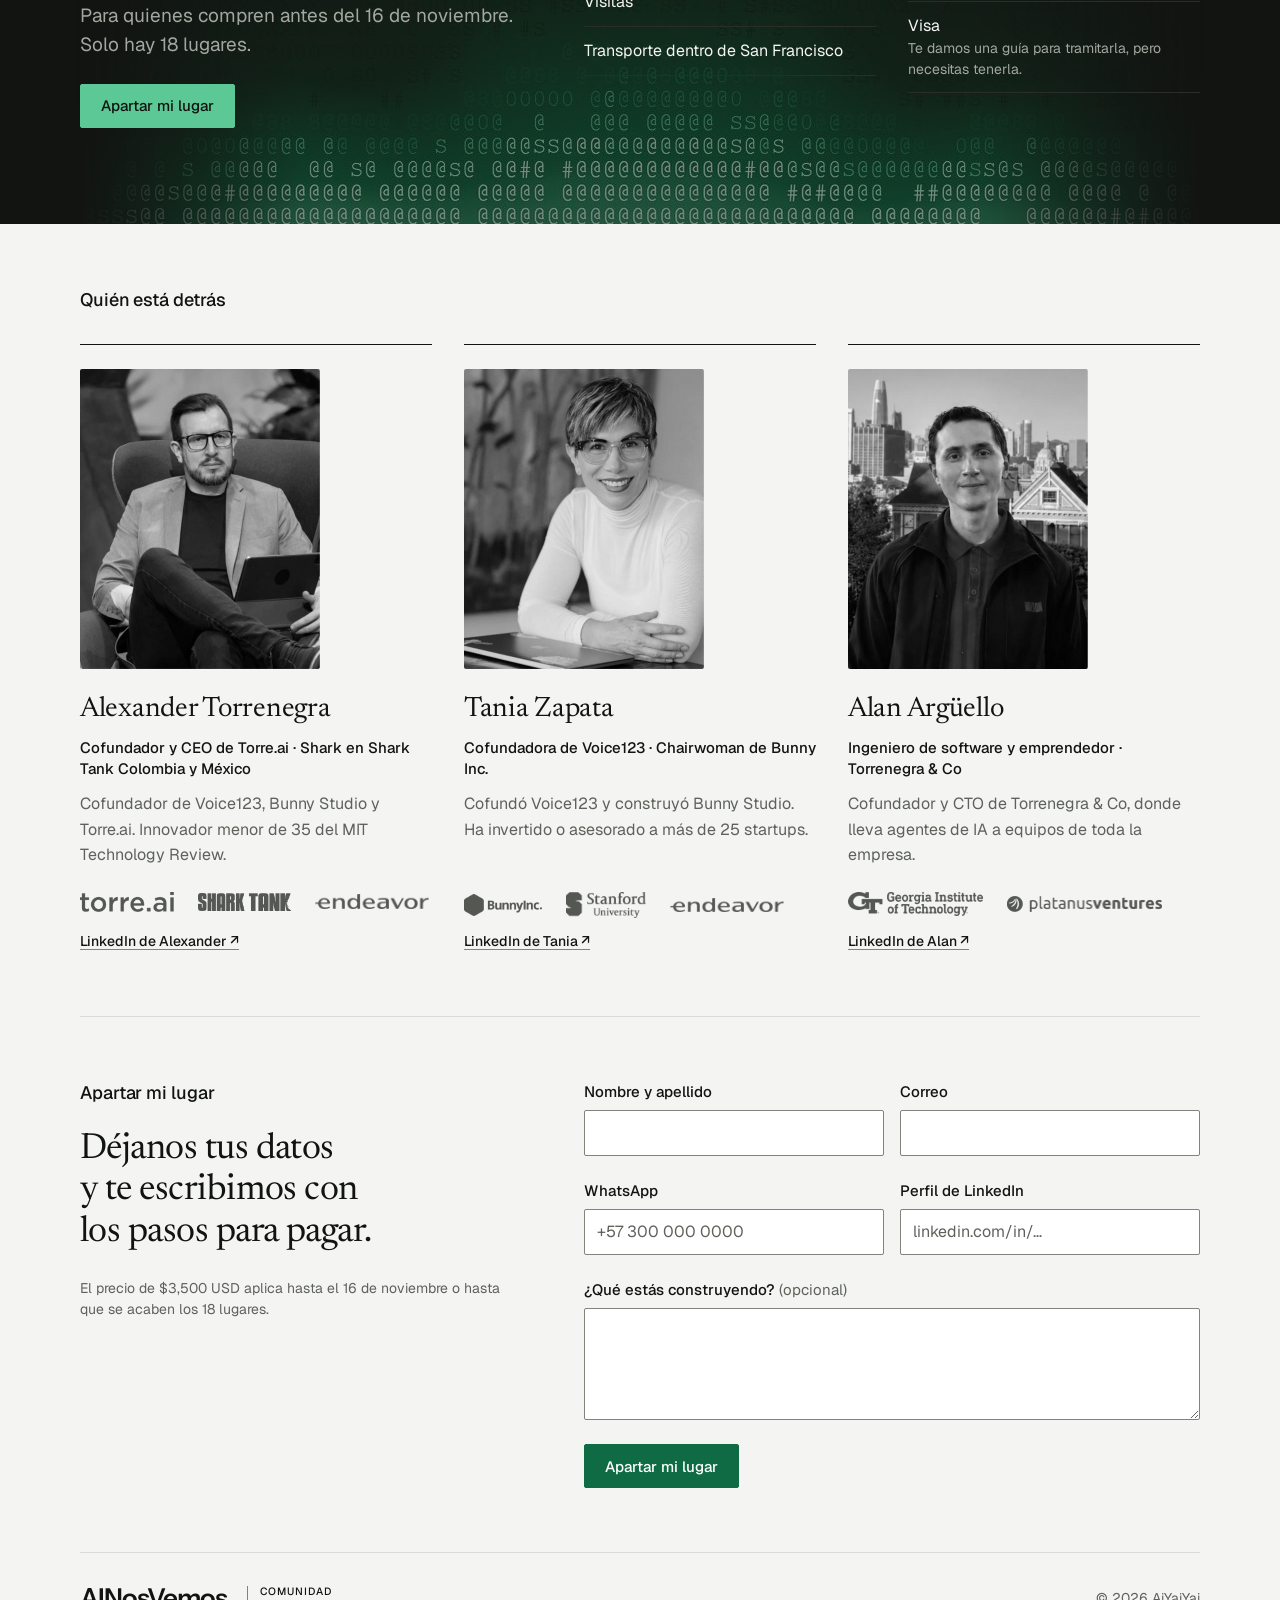
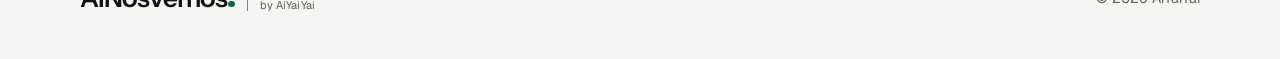
==== commit f52a5678: "Renombre a AINosVemos by AiYaiYai (antes SIS — Super Intelligence Society) Textos, títulos, metadato" ====
--- a/silicon-valley/index.html
+++ b/silicon-valley/index.html
@@ -3,32 +3,32 @@
 <head>
 <meta charset="utf-8">
 <meta name="viewport" content="width=device-width, initial-scale=1">
-<title>Silicon Valley Immersion 2027 en San Francisco — SIS</title>
+<title>Silicon Valley Immersion 2027 en San Francisco — AINosVemos</title>
 <meta name="description" content="Una semana en una casa en San Francisco con otros builders, visitas a empresas de IA y conversaciones con quienes las construyen. Enero de 2027, 18 lugares.">
 <link rel="canonical" href="https://society.aiyaiyai.io/silicon-valley/">
 <meta name="robots" content="index, follow, max-image-preview:large">
 <meta name="theme-color" content="#f4f5f2">
 <meta property="og:type" content="website">
-<meta property="og:site_name" content="SIS — Super Intelligence Society by AiYaiYai">
+<meta property="og:site_name" content="AINosVemos by AiYaiYai">
 <meta property="og:locale" content="es_419">
 <meta property="og:url" content="https://society.aiyaiyai.io/silicon-valley/">
-<meta property="og:title" content="Silicon Valley Immersion 2027 en San Francisco — SIS">
+<meta property="og:title" content="Silicon Valley Immersion 2027 en San Francisco — AINosVemos">
 <meta property="og:description" content="Una semana en una casa en San Francisco con otros builders, visitas a empresas de IA y conversaciones con quienes las construyen. Enero de 2027, 18 lugares.">
 <meta property="og:image" content="https://society.aiyaiyai.io/assets/og/og-silicon-valley.jpg">
 <meta property="og:image:type" content="image/jpeg">
 <meta property="og:image:width" content="1200">
 <meta property="og:image:height" content="630">
-<meta property="og:image:alt" content="Silicon Valley Immersion 2027 en San Francisco — SIS">
+<meta property="og:image:alt" content="Silicon Valley Immersion 2027 en San Francisco — AINosVemos">
 <meta name="twitter:card" content="summary_large_image">
-<meta name="twitter:title" content="Silicon Valley Immersion 2027 en San Francisco — SIS">
+<meta name="twitter:title" content="Silicon Valley Immersion 2027 en San Francisco — AINosVemos">
 <meta name="twitter:description" content="Una semana en una casa en San Francisco con otros builders, visitas a empresas de IA y conversaciones con quienes las construyen. Enero de 2027, 18 lugares.">
 <meta name="twitter:image" content="https://society.aiyaiyai.io/assets/og/og-silicon-valley.jpg">
-<meta name="twitter:image:alt" content="Silicon Valley Immersion 2027 en San Francisco — SIS">
+<meta name="twitter:image:alt" content="Silicon Valley Immersion 2027 en San Francisco — AINosVemos">
 <link rel="icon" href="../favicon.ico" sizes="any">
-<link rel="icon" type="image/svg+xml" href="../assets/img/sis-logo.svg">
+<link rel="icon" type="image/svg+xml" href="../assets/img/ainosvemos-icon.svg">
 <link rel="apple-touch-icon" href="../assets/icons/apple-touch-icon.png">
 <link rel="manifest" href="../site.webmanifest">
-<script type="application/ld+json">{"@context": "https://schema.org", "@type": "Event", "name": "Silicon Valley Immersion 2027", "description": "Una semana en una casa en San Francisco con otros builders, visitas a empresas de IA y conversaciones con quienes las construyen. Enero de 2027, 18 lugares.", "startDate": "2027-01", "eventStatus": "https://schema.org/EventScheduled", "eventAttendanceMode": "https://schema.org/OfflineEventAttendanceMode", "inLanguage": "es", "image": ["https://society.aiyaiyai.io/assets/og/og-silicon-valley.jpg"], "url": "https://society.aiyaiyai.io/silicon-valley/", "location": {"@type": "Place", "name": "San Francisco", "address": {"@type": "PostalAddress", "addressLocality": "San Francisco", "addressRegion": "CA", "addressCountry": "US"}}, "offers": {"@type": "Offer", "name": "Súper early bird", "price": "3500", "priceCurrency": "USD", "availability": "https://schema.org/LimitedAvailability", "validThrough": "2026-11-16T00:00:00-06:00", "url": "https://society.aiyaiyai.io/silicon-valley/#lugar"}, "organizer": {"@type": "Organization", "name": "SIS — Super Intelligence Society", "alternateName": "SIS", "url": "https://society.aiyaiyai.io/", "logo": "https://society.aiyaiyai.io/assets/icons/icon-512.png", "parentOrganization": {"@type": "Organization", "name": "AiYaiYai", "url": "https://www.aiyaiyai.io", "sameAs": ["https://www.youtube.com/@aiyaiyaimedia"]}, "sameAs": ["https://www.aiyaiyai.io", "https://www.youtube.com/@aiyaiyaimedia"]}, "maximumAttendeeCapacity": 18}</script>
+<script type="application/ld+json">{"@context": "https://schema.org", "@type": "Event", "name": "Silicon Valley Immersion 2027", "description": "Una semana en una casa en San Francisco con otros builders, visitas a empresas de IA y conversaciones con quienes las construyen. Enero de 2027, 18 lugares.", "startDate": "2027-01", "eventStatus": "https://schema.org/EventScheduled", "eventAttendanceMode": "https://schema.org/OfflineEventAttendanceMode", "inLanguage": "es", "image": ["https://society.aiyaiyai.io/assets/og/og-silicon-valley.jpg"], "url": "https://society.aiyaiyai.io/silicon-valley/", "location": {"@type": "Place", "name": "San Francisco", "address": {"@type": "PostalAddress", "addressLocality": "San Francisco", "addressRegion": "CA", "addressCountry": "US"}}, "offers": {"@type": "Offer", "name": "Súper early bird", "price": "3500", "priceCurrency": "USD", "availability": "https://schema.org/LimitedAvailability", "validThrough": "2026-11-16T00:00:00-06:00", "url": "https://society.aiyaiyai.io/silicon-valley/#lugar"}, "organizer": {"@type": "Organization", "name": "AINosVemos", "alternateName": "AI Nos Vemos", "url": "https://society.aiyaiyai.io/", "logo": "https://society.aiyaiyai.io/assets/icons/icon-512.png", "parentOrganization": {"@type": "Organization", "name": "AiYaiYai", "url": "https://www.aiyaiyai.io", "sameAs": ["https://www.youtube.com/@aiyaiyaimedia"]}, "sameAs": ["https://www.aiyaiyai.io", "https://www.youtube.com/@aiyaiyaimedia"]}, "maximumAttendeeCapacity": 18}</script>
 <link rel="preconnect" href="https://fonts.googleapis.com">
 <link rel="preconnect" href="https://fonts.gstatic.com" crossorigin>
 <link rel="stylesheet" href="../assets/css/tokens.css">
@@ -100,7 +100,7 @@
 <img loading="lazy" decoding="async" class="art-cover__img" src="../assets/img/golden-gate-grabado.jpg" width="2400" height="1600" alt="">
 <div class="inf-container">
 <header class="inf-nav">
-<a class="inf-wordmark" href="../"><span class="inf-wordmark__name">SIS<span class="inf-wordmark__dot"></span></span><span class="inf-wordmark__by">Super Intelligence Society<span>by AiYaiYai</span></span></a>
+<a class="inf-wordmark" href="../"><span class="inf-wordmark__name">AINosVemos<span class="inf-wordmark__dot"></span></span><span class="inf-wordmark__by">Comunidad<span>by AiYaiYai</span></span></a>
 <nav class="inf-nav__links" aria-label="Principal">
 <a class="inf-nav__link" href="#programa">Programa</a>
 <a class="inf-nav__link" href="#precio">Precio</a>
@@ -282,19 +282,19 @@
 <div class="inf-form__grid">
 <div class="inf-field">
 <label class="inf-field__label" for="sv-nombre">Nombre y apellido</label>
-<input class="inf-input" id="sv-nombre" name="nombre" type="text" minlength="2" maxlength="120" autocomplete="name" required>
+<input class="inf-input" id="sv-nombre" data-name="tu nombre" name="nombre" type="text" minlength="2" maxlength="120" autocomplete="name" required>
 </div>
 <div class="inf-field">
 <label class="inf-field__label" for="sv-correo">Correo</label>
-<input class="inf-input" id="sv-correo" name="correo" type="email" autocomplete="email" required>
+<input class="inf-input" id="sv-correo" data-name="tu correo" name="correo" type="email" autocomplete="email" required>
 </div>
 <div class="inf-field">
 <label class="inf-field__label" for="sv-whatsapp">WhatsApp</label>
-<input class="inf-input" id="sv-whatsapp" name="whatsapp" type="tel" pattern="[0-9+\s\(\)\-\.]{7,25}" title="Número con indicativo, por ejemplo +57 300 000 0000" autocomplete="tel" placeholder="+57 300 000 0000" required>
+<input class="inf-input" id="sv-whatsapp" data-name="tu WhatsApp" name="whatsapp" type="tel" pattern="[0-9+\s\(\)\-\.]{7,25}" title="Número con indicativo, por ejemplo +57 300 000 0000" autocomplete="tel" placeholder="+57 300 000 0000" required>
 </div>
 <div class="inf-field">
 <label class="inf-field__label" for="sv-linkedin">Perfil de LinkedIn</label>
-<input class="inf-input" id="sv-linkedin" name="linkedin" type="text" minlength="5" maxlength="300" inputmode="url" placeholder="linkedin.com/in/…" required>
+<input class="inf-input" id="sv-linkedin" data-name="tu perfil de LinkedIn" name="linkedin" type="text" minlength="5" maxlength="300" inputmode="url" placeholder="linkedin.com/in/…" required>
 </div>
 <div class="inf-field inf-field--full">
 <label class="inf-field__label" for="sv-proyecto">¿Qué estás construyendo? <span class="inf-field__opt">(opcional)</span></label>
@@ -304,61 +304,27 @@
 <div class="inf-form__actions">
 <button class="inf-btn inf-btn--primary" type="button" data-submit>Apartar mi lugar</button>
 </div>
-<div data-sent hidden>
-<p class="inf-form__status" role="status">Listo. Te escribimos por correo y WhatsApp con los pasos para pagar.</p>
+<div class="inf-form__done" data-sent hidden aria-live="polite">
+<span class="inf-form__check" aria-hidden="true"><svg viewBox="0 0 24 24"><path d="M5 12.5l4.5 4.5L19 7.5" fill="none" stroke="currentColor" stroke-width="2" stroke-linecap="round" stroke-linejoin="round"/></svg></span>
+<h3 class="inf-form__done-title" data-title data-new="Recibimos tu solicitud." data-dup="Ya teníamos tu solicitud.">Recibimos tu solicitud.</h3>
+<p class="inf-form__done-body" data-new-only>Te escribimos a <strong data-fill="correo"></strong> y por WhatsApp con los pasos para pagar y confirmar tu lugar.</p>
+<p class="inf-form__done-body" data-dup-only hidden>Este correo ya estaba registrado, así que no hace falta enviarla otra vez. Te escribimos a <strong data-fill="correo"></strong> y por WhatsApp.</p>
+<div class="inf-form__done-links">
+<a class="inf-btn inf-btn--secondary" href="../">Conocer AINosVemos</a>
+</div>
 </div>
 </form>
 </div>
 </section>
 
 <footer class="inf-footer">
-<a class="inf-wordmark" href="../"><span class="inf-wordmark__name">SIS<span class="inf-wordmark__dot"></span></span><span class="inf-wordmark__by">Super Intelligence Society<span>by AiYaiYai</span></span></a>
+<a class="inf-wordmark" href="../"><span class="inf-wordmark__name">AINosVemos<span class="inf-wordmark__dot"></span></span><span class="inf-wordmark__by">Comunidad<span>by AiYaiYai</span></span></a>
 <span>© 2026 AiYaiYai</span>
 </footer>
 </div>
 
 </main>
 <script>
-var SB_URL = 'https://vfenkhnmcetmkgxnpanr.supabase.co';
-var SB_KEY = 'sb_publishable_7IcpFdZIpxsLlgycyx-_-A_kWIwvicb';
-document.querySelectorAll('[data-submit]').forEach(function (b) {
-  var f = b.form; if (!f) return;
-  var table = f.getAttribute('data-table');
-  var ok = f.querySelector('[data-sent]');
-  var err = document.createElement('p'); err.className = 'inf-form__status'; err.setAttribute('role', 'alert'); err.setAttribute('data-state', 'error'); err.hidden = true;
-  f.appendChild(err);
-  var label = b.textContent;
-  b.addEventListener('click', function () {
-    err.hidden = true;
-    if (!f.reportValidity()) return;
-    var data = {};
-    new FormData(f).forEach(function (v, k) { v = String(v).trim(); if (k !== 'sitio') data[k] = v === '' ? null : v; });
-    if (f.elements.sitio && f.elements.sitio.value) { f.reset(); if (ok) ok.hidden = false; return; }
-    var q = new URLSearchParams(location.search);
-    data.pagina = location.pathname.slice(0, 300);
-    data.referrer = document.referrer ? document.referrer.slice(0, 500) : null;
-    ['utm_source', 'utm_medium', 'utm_campaign'].forEach(function (k) { data[k] = q.get(k) ? q.get(k).slice(0, 120) : null; });
-    b.disabled = true; b.textContent = 'Enviando…';
-    fetch(SB_URL + '/rest/v1/' + table, {
-      method: 'POST',
-      headers: { 'apikey': SB_KEY, 'Content-Type': 'application/json', 'Prefer': 'return=minimal' },
-      body: JSON.stringify(data)
-    }).then(function (r) {
-      if (r.ok || r.status === 409) {
-        f.reset();
-        if (ok) { if (r.status === 409) ok.querySelector('p').textContent = 'Ya teníamos tu registro con este correo. Te escribimos pronto.'; ok.hidden = false; }
-        if (window.gtag) window.gtag('event', 'generate_lead', { form: table });
-      } else {
-        return r.json().catch(function () { return {}; }).then(function (j) {
-          err.textContent = j && j.code === '23514' ? 'Revisa los datos: algún campo está incompleto o no tiene el formato correcto.' : 'No pudimos enviar tu registro. Intenta de nuevo en un momento.';
-          err.hidden = false;
-        });
-      }
-    }).catch(function () {
-      err.textContent = 'No pudimos enviar tu registro. Revisa tu conexión e intenta de nuevo.'; err.hidden = false;
-    }).then(function () { b.disabled = false; b.textContent = label; });
-  });
-});
 document.querySelectorAll('[data-days]').forEach(function (el) {
   var d = Math.ceil((new Date('2026-11-16T00:00:00-06:00') - Date.now()) / 86400000);
   if (d > 0) { el.querySelector('[data-days-n]').textContent = d; el.hidden = false; }
@@ -383,5 +349,7 @@
   });
 });
 </script>
+<script src="../assets/js/forms.js" defer></script>
+<script defer src="/_vercel/insights/script.js"></script>
 </body>
 </html>
--- a/assets/css/tokens.css
+++ b/assets/css/tokens.css
@@ -1,4 +1,4 @@
-/* Super Intelligence Society (SIS) by AiYaiYai — generated from tokens.json */
+/* AINosVemos by AiYaiYai — generated from tokens.json */
 :root, [data-theme="claro"] {
   --tinta-950: #121411;
   --tinta-900: #1b1e1a;
--- a/assets/css/bundle.css
+++ b/assets/css/bundle.css
@@ -1,6 +1,6 @@
 @import url("https://fonts.googleapis.com/css2?family=Newsreader:opsz,wght@6..72,400;6..72,500&family=Geist:wght@400;500&family=Instrument+Sans:wght@600&display=swap");
 
-/* Super Intelligence Society (SIS) by AiYaiYai — componentes. Todo valor sale de tokens.css. */
+/* AINosVemos by AiYaiYai — componentes. Todo valor sale de tokens.css. */
 
 /* Página y contenedor */
 .inf-page { min-height: 100%; background: var(--surface); color: var(--ink); font-family: var(--font-sans); font-size: 16px; line-height: 1.6; }
@@ -129,6 +129,38 @@
 .inf-form__actions { display: flex; flex-wrap: wrap; align-items: center; gap: var(--space-3) var(--space-6); }
 .inf-form__status { margin: 0; font-family: var(--font-sans); font-size: 15px; line-height: 1.5; color: var(--ink); }
 .inf-form__status:empty { display: none; }
+/* Estados del envío: error por campo, aviso general, enviando y confirmación. */
+.inf-form [hidden] { display: none !important; }
+.inf-form { --danger: #a3362a; --danger-tint: #f7e9e6; }
+.inf-field__error { display: flex; gap: 6px; margin: 0; font-family: var(--font-sans); font-size: 14px; line-height: 1.45; color: var(--danger); }
+.inf-field__error[hidden] { display: none; }
+.inf-input[aria-invalid="true"], .inf-textarea[aria-invalid="true"], .inf-select[aria-invalid="true"] { border-color: var(--danger); box-shadow: inset 0 0 0 1px var(--danger); }
+.inf-input[aria-invalid="true"]:focus-visible, .inf-textarea[aria-invalid="true"]:focus-visible { outline-color: var(--danger); }
+.inf-form__alert { display: flex; align-items: flex-start; gap: var(--space-3); padding: var(--space-3) var(--space-4); border: var(--hairline) solid var(--danger); border-radius: var(--radius-sm); background: var(--danger-tint); color: var(--danger); animation: inf-in 240ms ease-out both; }
+.inf-form__alert[hidden] { display: none; }
+.inf-form__alert svg { flex: none; width: 20px; height: 20px; margin-top: 1px; }
+.inf-form__alert p { margin: 0; font-family: var(--font-sans); font-size: 15px; line-height: 1.5; color: var(--ink); }
+.inf-form[aria-busy="true"] .inf-input, .inf-form[aria-busy="true"] .inf-textarea { opacity: .6; }
+.inf-btn:disabled { cursor: progress; opacity: .85; }
+.inf-btn:disabled:hover { background: var(--accent); border-color: var(--accent); color: var(--on-accent); }
+.inf-spinner { flex: none; width: 15px; height: 15px; border: 2px solid currentColor; border-right-color: transparent; border-radius: 50%; animation: inf-spin 700ms linear infinite; }
+.inf-form__done { display: flex; flex-direction: column; align-items: flex-start; gap: var(--space-4); padding: var(--space-8); border: var(--hairline) solid var(--line); border-radius: var(--radius-sm); background: var(--field); outline: none; animation: inf-in 420ms cubic-bezier(.2,.7,.2,1) both; }
+.inf-form__done[hidden] { display: none; }
+.inf-form__check { display: grid; place-items: center; width: 48px; height: 48px; border-radius: 50%; background: var(--accent-tint); color: var(--accent); }
+.inf-form__check svg { width: 24px; height: 24px; }
+.inf-form__check path { stroke-dasharray: 24; stroke-dashoffset: 24; animation: inf-draw 420ms 220ms ease-out forwards; }
+.inf-form__done-title { margin: 0; font-family: var(--font-serif); font-size: 28px; font-weight: 400; line-height: 1.15; letter-spacing: -0.01em; color: var(--ink); }
+.inf-form__done-body { margin: 0; max-width: 34em; font-family: var(--font-sans); font-size: 16px; line-height: 1.6; color: var(--ink-muted); }
+.inf-form__done-body strong { font-weight: 500; color: var(--ink); word-break: break-word; }
+.inf-form__steps { display: grid; gap: var(--space-2); width: 100%; margin: 0; padding: var(--space-4) 0 0; border-top: var(--hairline) solid var(--line); list-style: none; counter-reset: paso; }
+.inf-form__steps li { display: flex; gap: var(--space-3); font-family: var(--font-sans); font-size: 15px; line-height: 1.5; color: var(--ink); counter-increment: paso; }
+.inf-form__steps li::before { content: counter(paso); flex: none; width: 16px; font-feature-settings: "tnum"; color: var(--accent); }
+.inf-form__done-links { display: flex; flex-wrap: wrap; gap: var(--space-3); padding-top: var(--space-2); }
+@keyframes inf-spin { to { transform: rotate(360deg); } }
+@keyframes inf-in { from { opacity: 0; transform: translateY(8px); } }
+@keyframes inf-draw { to { stroke-dashoffset: 0; } }
+@media (prefers-reduced-motion: reduce) { .inf-form__done, .inf-form__alert, .inf-form__check path { animation: none; stroke-dashoffset: 0; } .inf-spinner { animation-duration: 2s; } }
+@media (max-width: 560px) { .inf-form__done { padding: var(--space-6); } .inf-form__done-title { font-size: 24px; } }
 @media (max-width: 560px) { .inf-form__grid { grid-template-columns: minmax(0, 1fr); } }
 
 /* Pie */
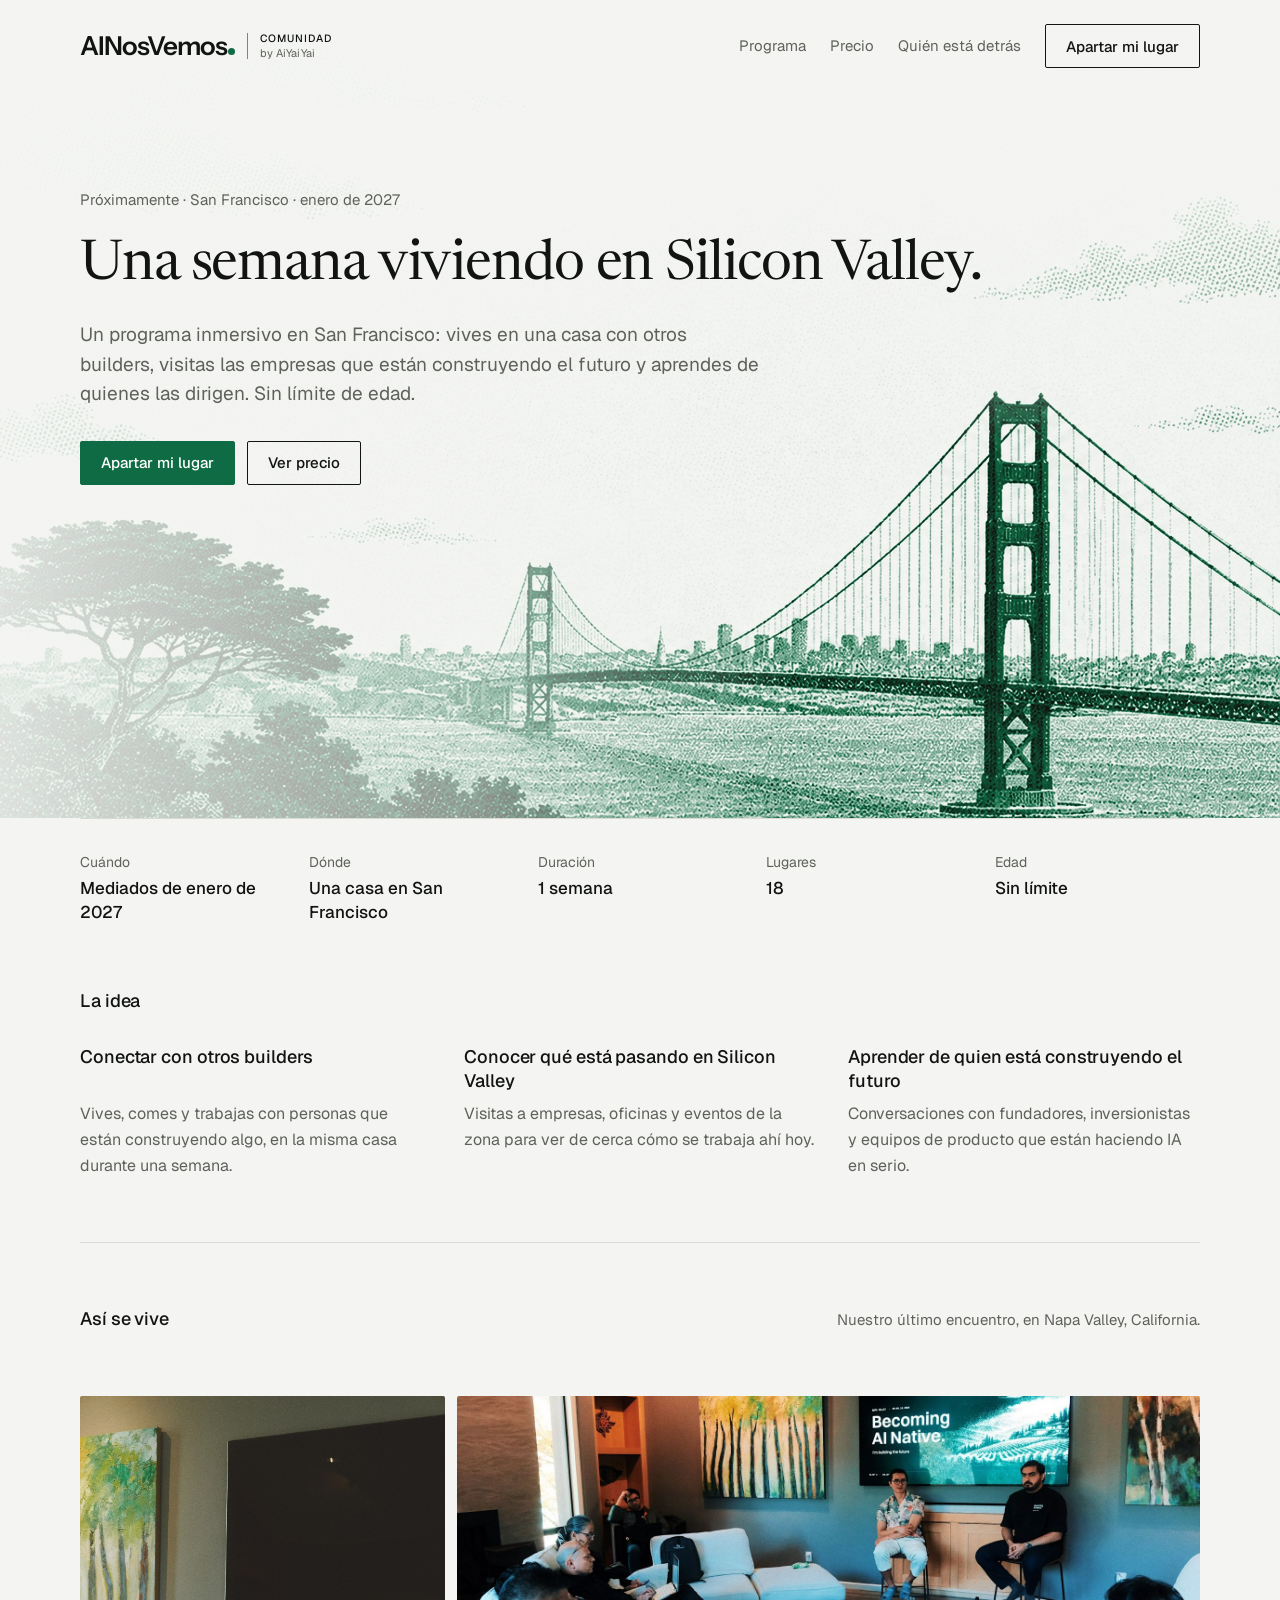
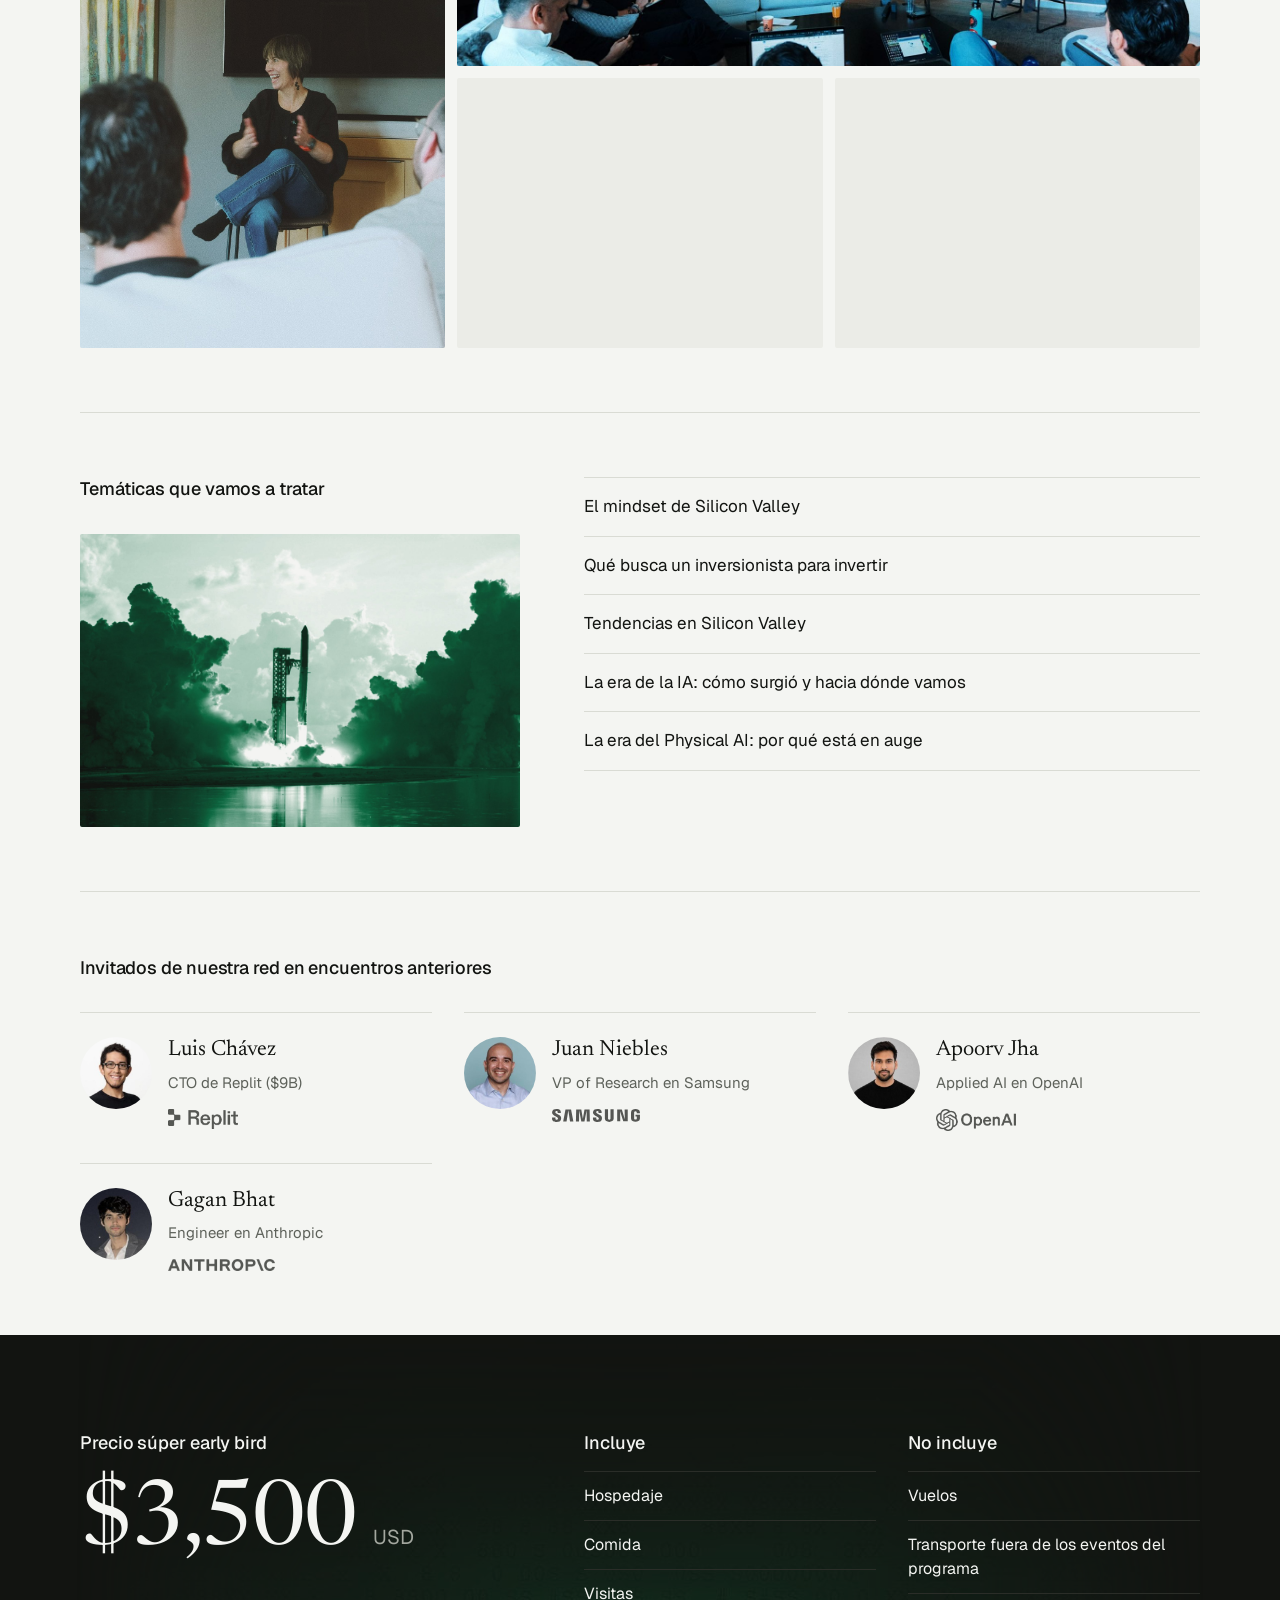
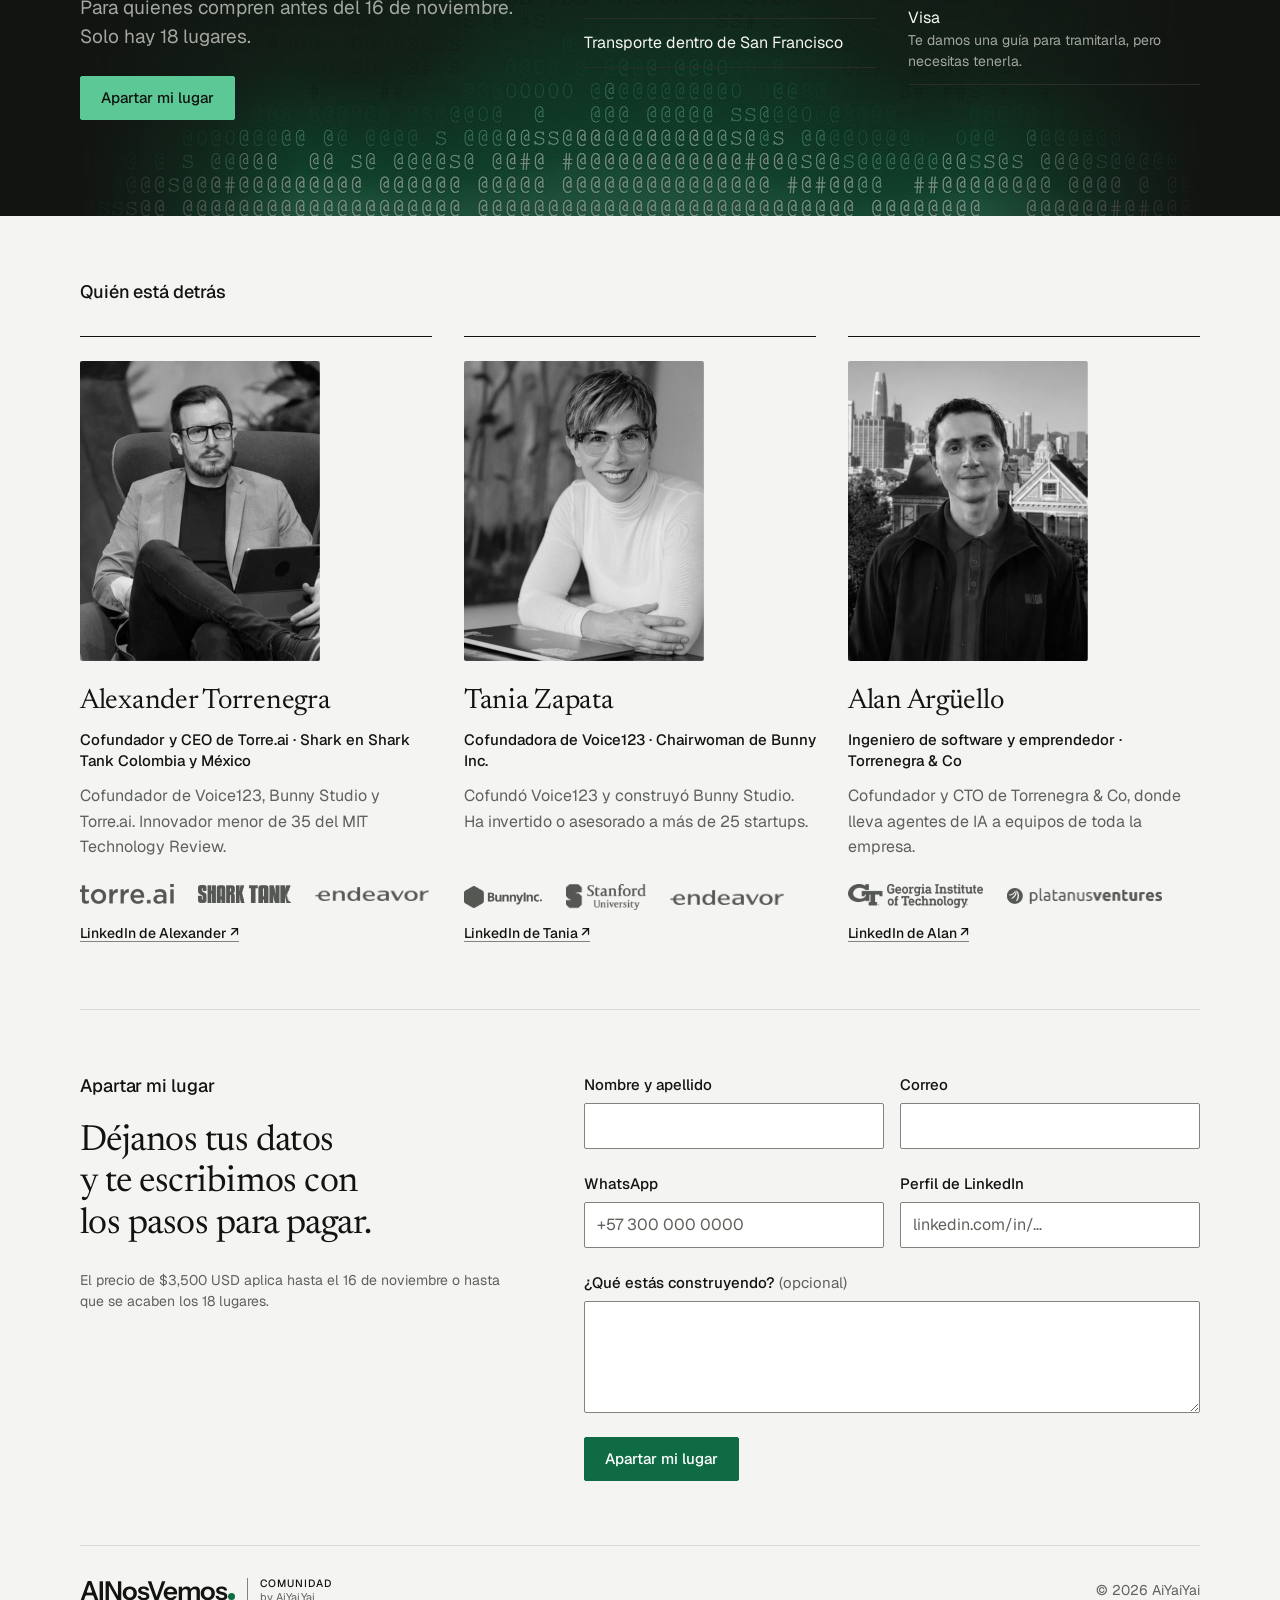
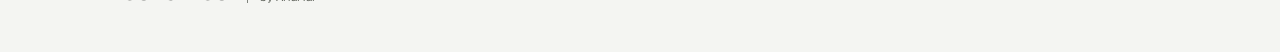
==== commit ef4629e0: "Silicon Valley: quitar a Carlos Alzate y Victor Escorcia de los invitados Co-Authored-By: Claude Opu" ====
--- a/silicon-valley/index.html
+++ b/silicon-valley/index.html
@@ -183,8 +183,6 @@
 <li class="sv-guest"><img loading="lazy" decoding="async" class="sv-guest__avatar" src="../assets/img/juan-niebles.jpg" width="72" height="72" alt=""><div class="sv-guest__body"><h3 class="sv-guest__name">Juan Niebles</h3><p class="sv-guest__role">VP of Research en Samsung</p><img loading="lazy" decoding="async" class="sv-guest__logo" src="../assets/img/samsung.svg" width="88" height="14" alt="Samsung"></div></li>
 <li class="sv-guest"><img loading="lazy" decoding="async" class="sv-guest__avatar" src="../assets/img/apoorv-jha.jpg" width="72" height="72" alt=""><div class="sv-guest__body"><h3 class="sv-guest__name">Apoorv Jha</h3><p class="sv-guest__role">Applied AI en OpenAI</p><img loading="lazy" decoding="async" class="sv-guest__logo" src="../assets/img/openai.png" width="80" height="22" alt="OpenAI"></div></li>
 <li class="sv-guest"><img loading="lazy" decoding="async" class="sv-guest__avatar" src="../assets/img/gagan-bhat.jpg" width="72" height="72" alt=""><div class="sv-guest__body"><h3 class="sv-guest__name">Gagan Bhat</h3><p class="sv-guest__role">Engineer en Anthropic</p><img loading="lazy" decoding="async" class="sv-guest__logo" src="../assets/img/anthropic.png" width="107" height="12" alt="Anthropic"></div></li>
-<li class="sv-guest"><img loading="lazy" decoding="async" class="sv-guest__avatar" src="../assets/img/carlos-alzate.jpg" width="72" height="72" alt=""><div class="sv-guest__body"><h3 class="sv-guest__name">Carlos Alzate</h3><p class="sv-guest__role">CTO en AI Fund</p><img loading="lazy" decoding="async" class="sv-guest__logo" src="../assets/img/ai-fund.svg" width="88" height="20" alt="AI Fund"></div></li>
-<li class="sv-guest"><img loading="lazy" decoding="async" class="sv-guest__avatar" src="../assets/img/victor-escorcia.jpg" width="72" height="72" alt=""><div class="sv-guest__body"><h3 class="sv-guest__name">Victor Escorcia</h3><p class="sv-guest__role">Research en Samsung</p><img loading="lazy" decoding="async" class="sv-guest__logo" src="../assets/img/samsung.svg" width="88" height="14" alt="Samsung"></div></li>
 </ul>
 </section>
 </div>
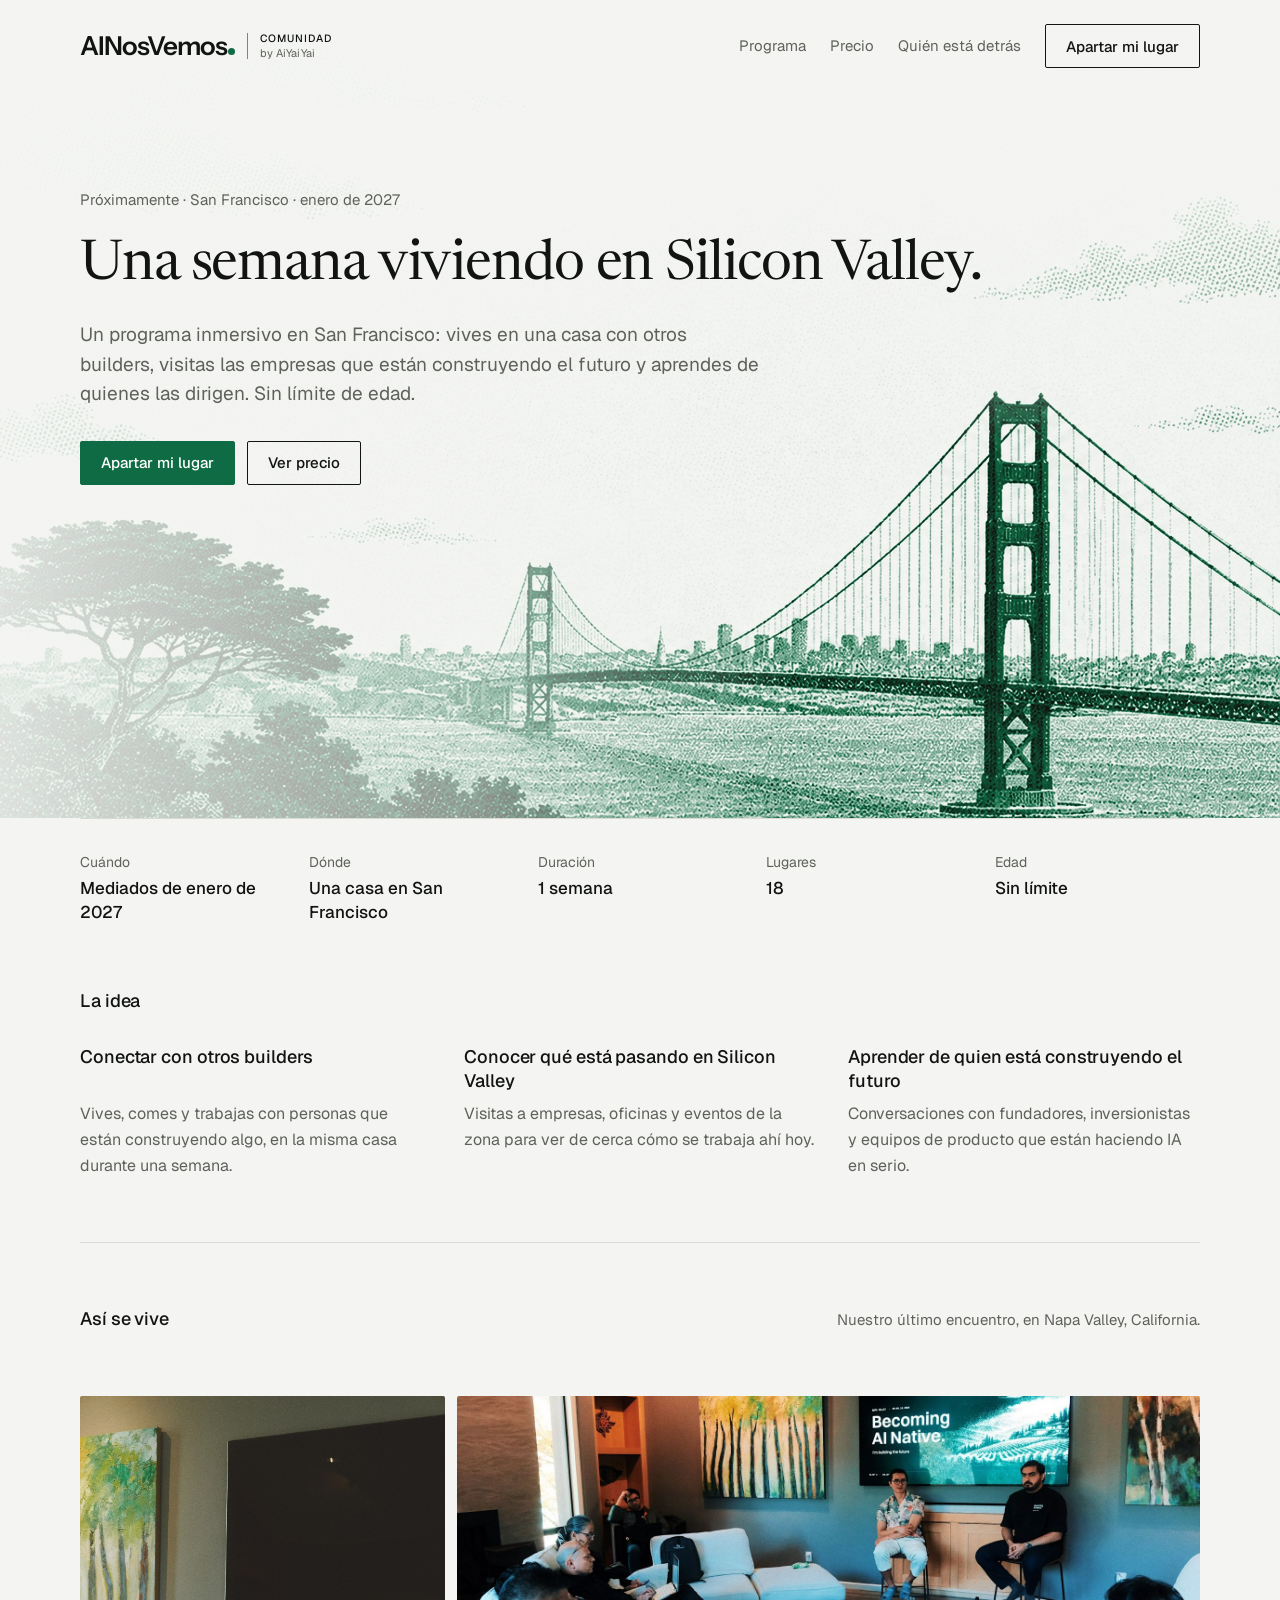
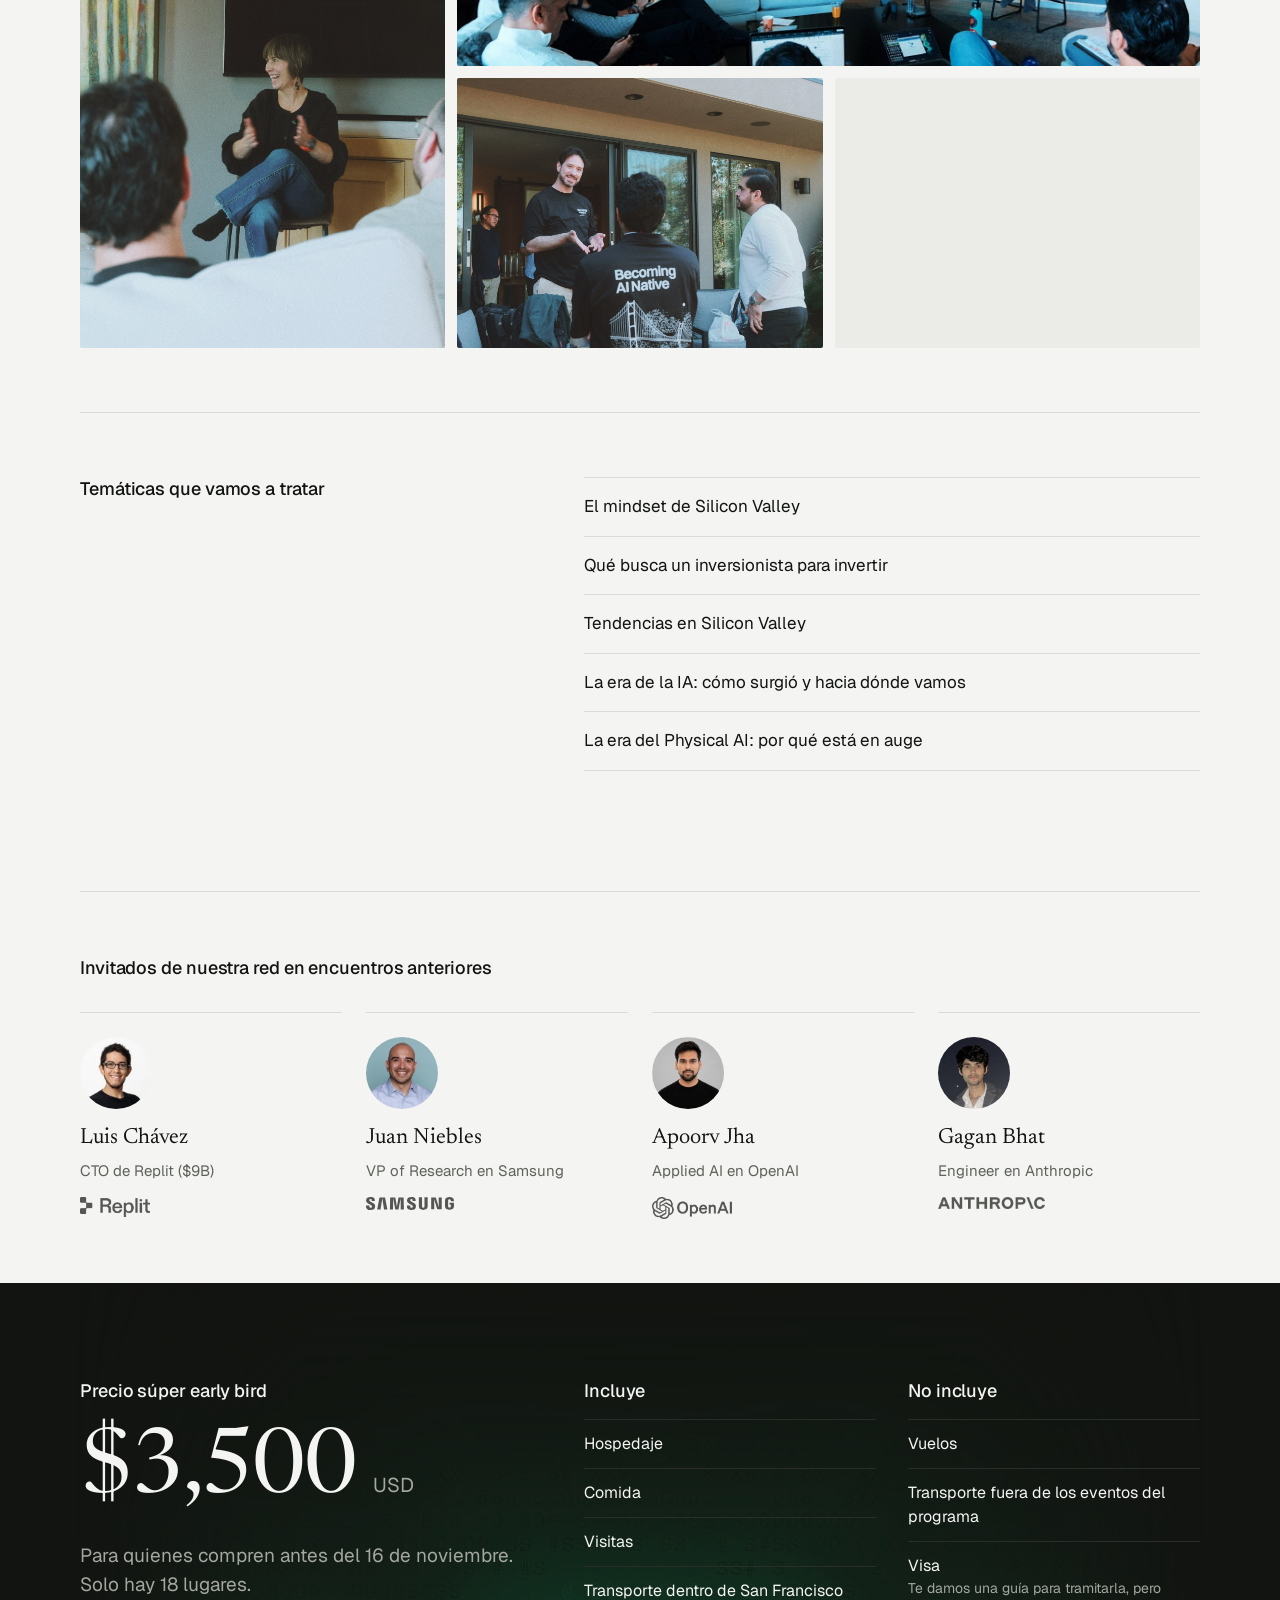
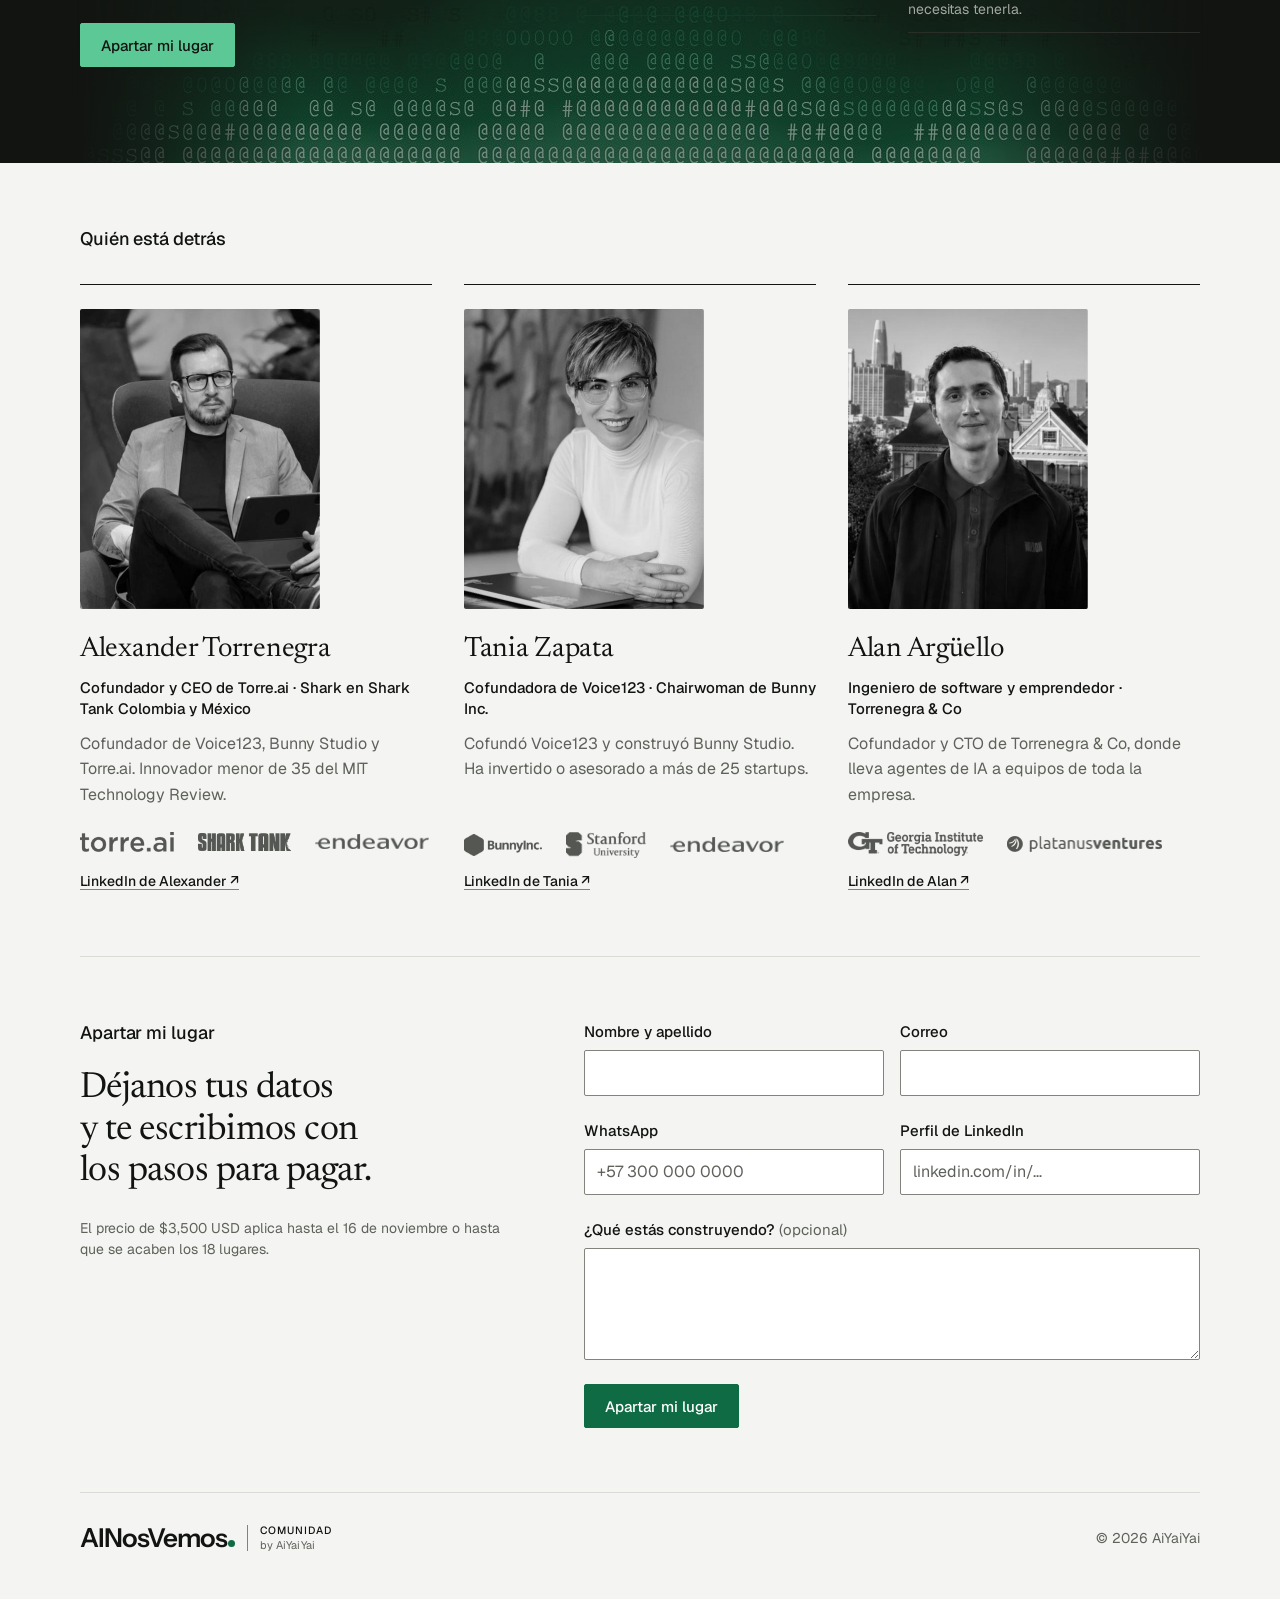
==== commit 9f6c8008: "Silicon Valley: los 4 invitados en una fila (2 en tablet, 1 en móvil) Co-Authored-By: Claude Opus 5." ====
--- a/silicon-valley/index.html
+++ b/silicon-valley/index.html
@@ -58,8 +58,8 @@
 .sv-person__logos{display:flex;flex-wrap:wrap;align-items:center;gap:var(--space-4) var(--space-6);margin:var(--space-3) 0 0;padding:0;list-style:none}
 .sv-person__logos img{display:block;height:auto;max-width:100%;opacity:0.7}
 .sv-person__photo{display:block;width:100%;max-width:240px;height:auto;aspect-ratio:4/5;object-fit:cover;border-radius:var(--radius-sm);background:var(--surface-raised);margin-bottom:var(--space-3)}
-.sv-guests{display:grid;grid-template-columns:repeat(3,minmax(0,1fr));gap:var(--space-8) var(--space-8);margin:0;padding:0;list-style:none}
-.sv-guest{display:flex;align-items:flex-start;gap:var(--space-4);padding-top:var(--space-6);border-top:var(--hairline) solid var(--line)}
+.sv-guests{display:grid;grid-template-columns:repeat(4,minmax(0,1fr));gap:var(--space-8) var(--space-6);margin:0;padding:0;list-style:none}
+.sv-guest{display:flex;flex-direction:column;align-items:flex-start;gap:var(--space-4);padding-top:var(--space-6);border-top:var(--hairline) solid var(--line)}
 .sv-guest__avatar{flex:none;display:flex;align-items:center;justify-content:center;width:72px;height:72px;border-radius:var(--radius-pill);background:var(--surface-raised);font-family:var(--font-sans);font-size:17px;font-weight:500;color:var(--ink-muted)}
 .sv-topics{margin:0;padding:0;list-style:none;border-top:var(--hairline) solid var(--line)}
 .sv-topic{padding:var(--space-4) 0;border-bottom:var(--hairline) solid var(--line);font-family:var(--font-sans);font-size:17px;line-height:1.5;color:var(--ink)}
@@ -90,7 +90,8 @@
 .sv-guest__role{margin:0;font-family:var(--font-sans);font-size:15px;line-height:1.4;color:var(--ink-muted)}
 .sv-guest__logo{display:block;height:auto;max-width:100%;margin-top:var(--space-2);opacity:0.7}
 @media (max-width:900px){.sv-gallery{grid-template-columns:repeat(2,minmax(0,1fr));grid-template-rows:none;grid-auto-rows:200px}.sv-gallery li:first-child{grid-row:span 2;grid-column:auto}.sv-gallery li:nth-child(2){grid-column:auto}.sv-gallery li:nth-child(2){grid-column:auto}.sv-gallery li:last-child{grid-column:1 / span 2}.sv-guests{grid-template-columns:repeat(2,minmax(0,1fr))}.sv-facts{grid-template-columns:repeat(2,minmax(0,1fr))}.sv-team{grid-template-columns:minmax(0,1fr)}}
-@media (max-width:560px){.sv-guests{grid-template-columns:minmax(0,1fr)}.sv-lists{grid-template-columns:minmax(0,1fr)}}
+@media (max-width:900px){.sv-guests{grid-template-columns:repeat(2,minmax(0,1fr))}}
+@media (max-width:560px){.sv-guests{grid-template-columns:minmax(0,1fr)}.sv-guest{flex-direction:row}.sv-lists{grid-template-columns:minmax(0,1fr)}}
 </style>
 </head>
 <body>
